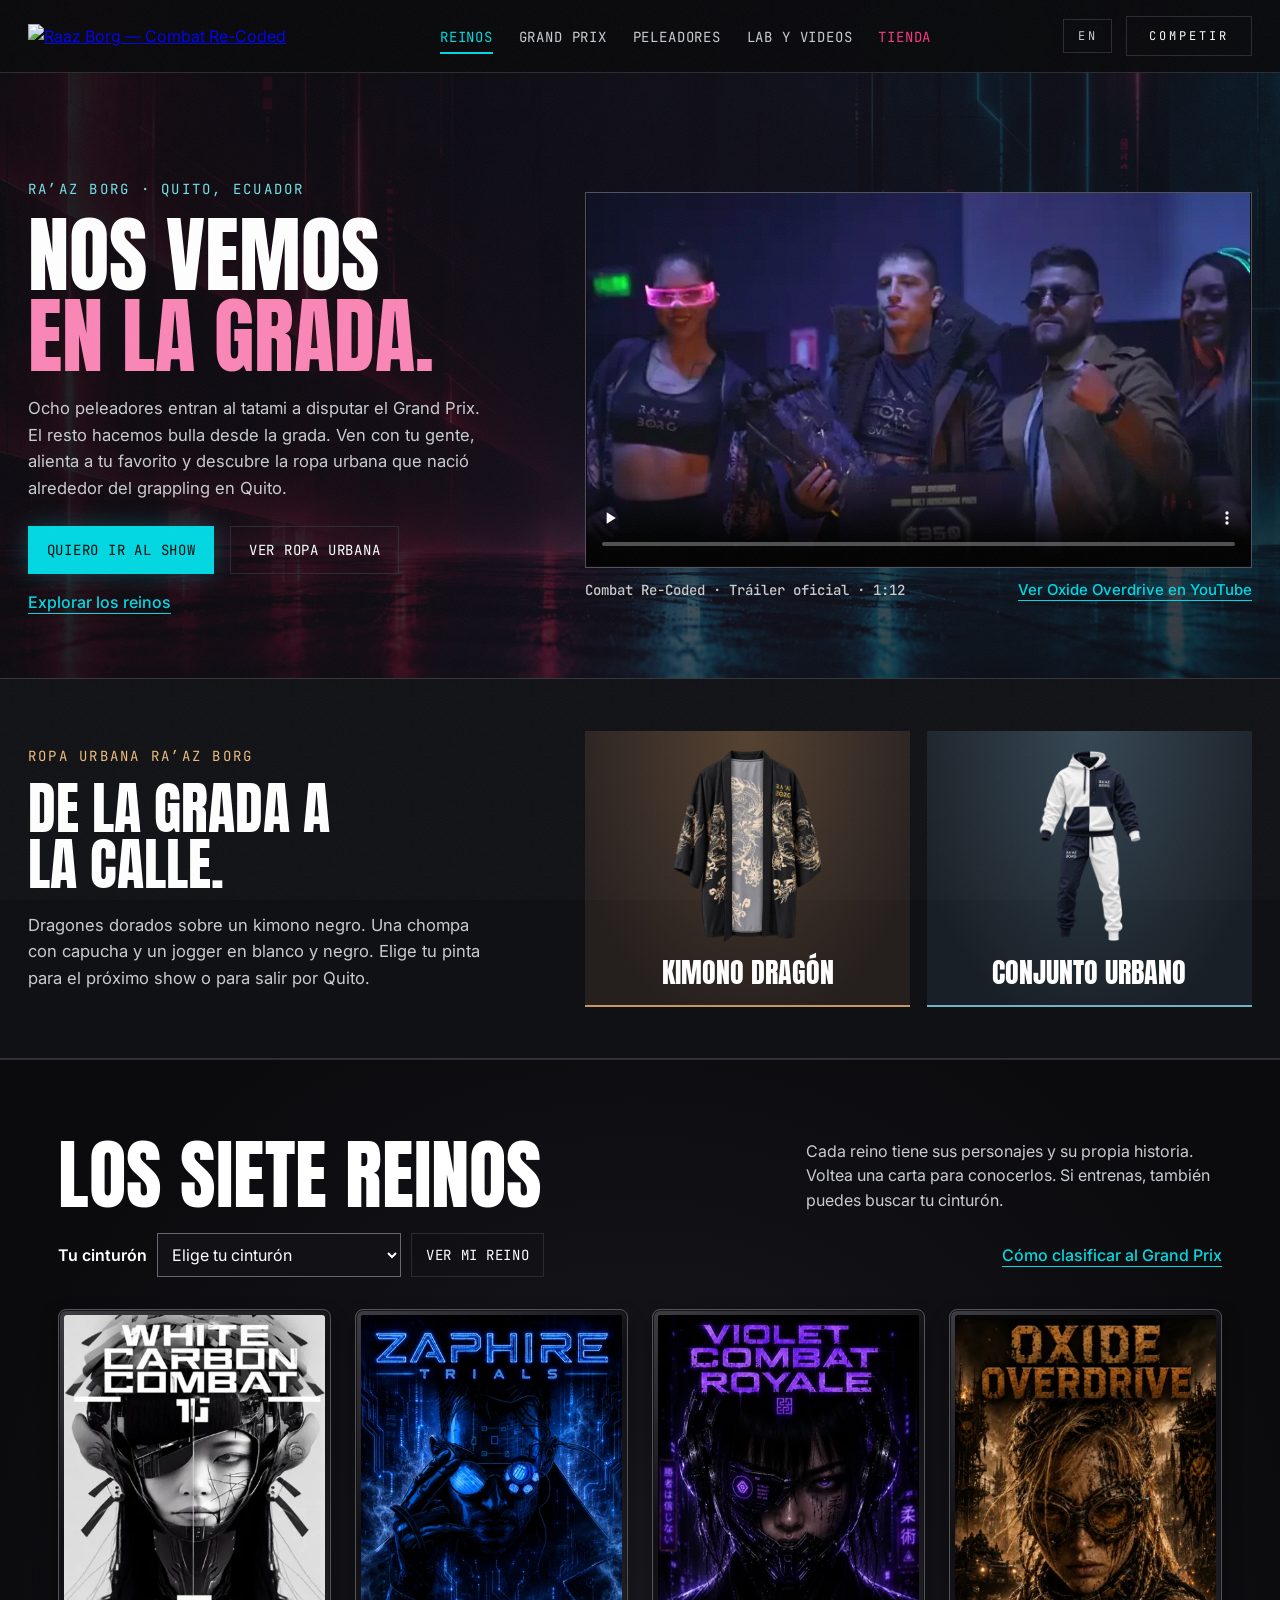
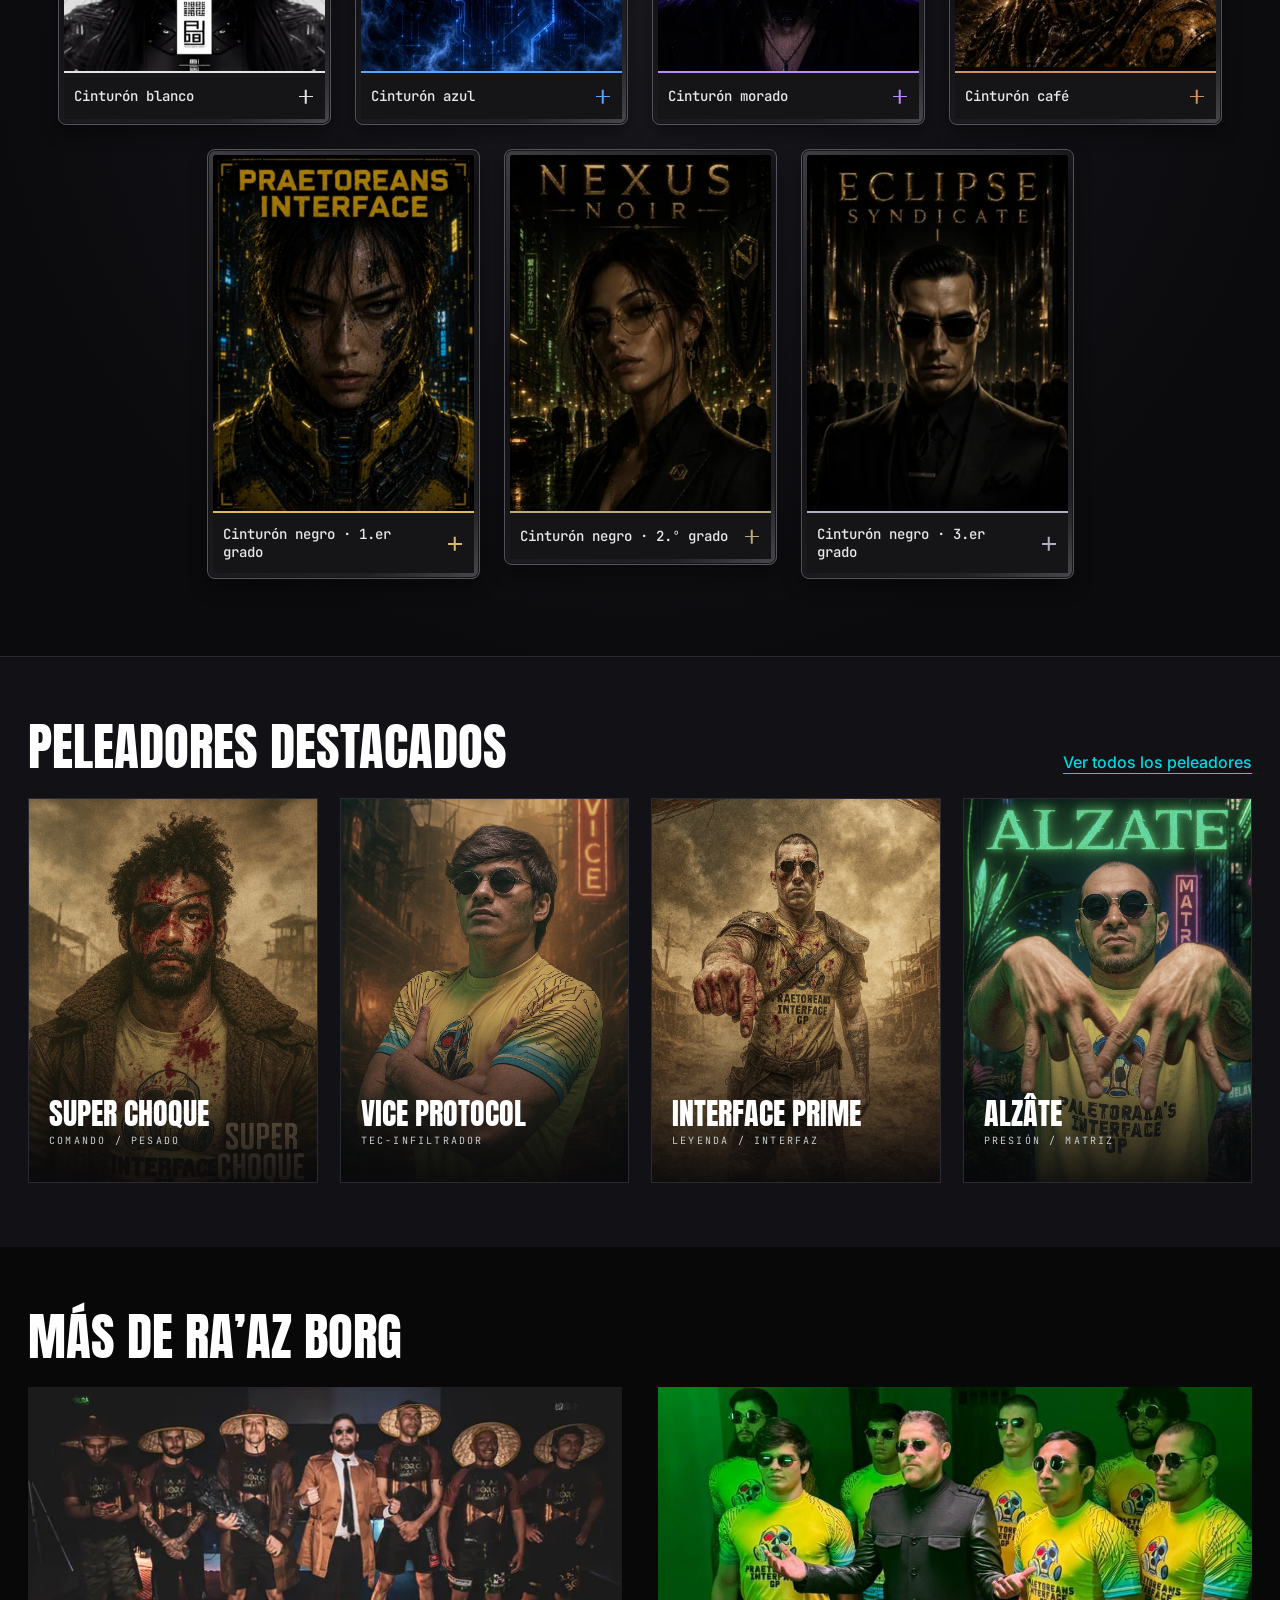
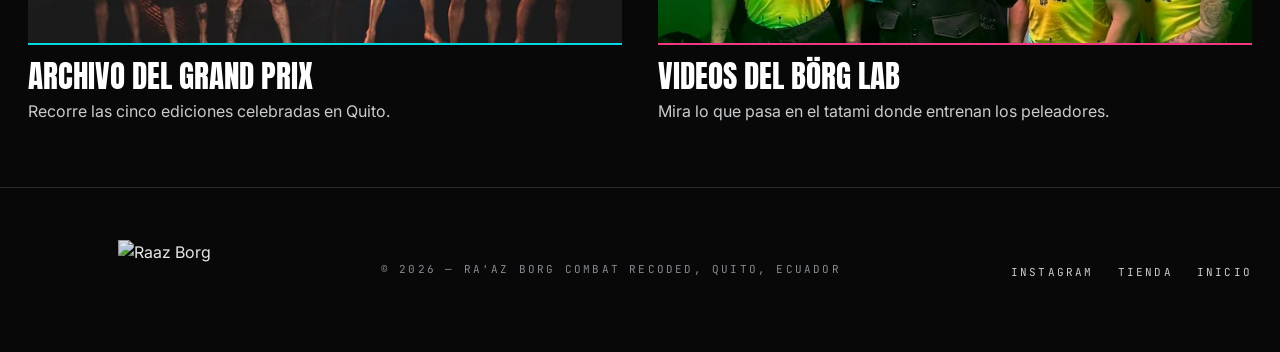
==== index.html @ e9f965d1 "Welcome spectators and feature Quito streetwear alongside the Grand Prix" ====
<!DOCTYPE html>
<html lang="es">
<head>
<meta charset="UTF-8">
<meta name="viewport" content="width=device-width, initial-scale=1.0">
<title data-en="RA’AZ BORG — Grappling shows and streetwear in Quito">RA’AZ BORG — Shows de grappling y ropa urbana en Quito</title>
<meta name="description" content="Vive el Grand Prix desde la grada en Quito. Mira los combates de RA’AZ BORG, descubre sus siete reinos cyberpunk y encuentra ropa urbana." data-en-content="Experience a Quito Grand Prix from the crowd. Watch RA’AZ BORG bouts, explore seven cyberpunk realms and shop streetwear.">
<link rel="preconnect" href="https://fonts.googleapis.com">
<link href="https://fonts.googleapis.com/css2?family=Anton&family=Inter:wght@400;500;600&family=JetBrains+Mono:wght@400;700&display=swap" rel="stylesheet">
<link rel="stylesheet" href="css/style.css?v=show-street-1">
</head>
<body data-lang="es">

<nav>
  <div class="nav-inner">
    <a class="nav-logo" href="index.html"><img src="assets/No_Background.png" alt="Raaz Borg — Combat Re-Coded"></a>
    <ul class="nav-links" id="main-nav">
      <li><a href="index.html#reinos" class="active" aria-current="location"><span data-en="Realms">Reinos</span></a></li>
      <li><a href="clashes.html">Grand Prix</a></li>
      <li><a href="fighters.html"><span data-en="Fighters">Peleadores</span></a></li>
      <li><a href="labs.html"><span data-en="Lab &amp; videos">Lab y videos</span></a></li>
      <li><a href="shop.html" class="shop-link"><span data-en="Shop">Tienda</span></a></li>
    </ul>
    <div class="nav-right">
      <button class="lang-toggle" id="langToggle" aria-label="Cambiar a inglés">EN</button>
      <a id="enlist" class="btn btn-ghost nav-cta" href="competir.html"><span data-en="Compete">Competir</span></a>
      <button class="burger" id="burger" aria-expanded="false" aria-controls="main-nav" aria-label="Menú" data-en-label="Menu"><span class="lang-es">MENÚ</span><span class="lang-en">MENU</span></button>
    </div>
  </div>
</nav>

<header class="show-cover">
  <div class="wrap cover-layout">
    <div class="cover-copy">
      <p class="kicker">RA’AZ BORG · QUITO, ECUADOR</p>
      <h1><span data-en="See you">Nos vemos</span> <em data-en="matside.">en la grada.</em></h1>
      <p class="cover-intro" data-en="Eight fighters step onto the mat for the Grand Prix. The rest of us bring the noise. Come with your friends, pick a favorite and discover the streetwear that grew out of Quito’s grappling scene.">Ocho peleadores entran al tatami a disputar el Grand Prix. El resto hacemos bulla desde la grada. Ven con tu gente, alienta a tu favorito y descubre la ropa urbana que nació alrededor del grappling en Quito.</p>
      <div class="cover-actions">
        <a class="btn btn-acid" href="clashes.html#publico" data-en="Come to a show">Quiero ir al show</a>
        <a class="btn btn-ghost" href="shop.html#ropa-urbana" data-en="Shop streetwear">Ver ropa urbana</a>
      </div>
      <a class="cover-realms text-link" href="#reinos" data-en="Explore the realms">Explorar los reinos</a>
    </div>
    <figure class="show-film">
      <video controls playsinline preload="none" poster="assets/grand-prix-trailer.webp" width="640" height="360" aria-label="Tráiler de RA’AZ BORG" data-en-label="RA’AZ BORG trailer" aria-describedby="trailer-caption">
        <source src="assets/combat-recoded-trailer.mp4" type="video/mp4">
        <a href="assets/combat-recoded-trailer.mp4" data-en="Open the trailer">Abrir el tráiler</a>
      </video>
      <figcaption id="trailer-caption"><span data-en="Combat Re-Coded · Official trailer · 1:12">Combat Re-Coded · Tráiler oficial · 1:12</span>
        <a class="text-link" href="https://www.youtube.com/watch?v=QzLvQCTzAXY&amp;list=PLbhNwfZ6E0sGrxPPlNdXm1gRO0bnbgAMg" data-en="Watch Oxide Overdrive on YouTube">Ver Oxide Overdrive en YouTube</a>
      </figcaption>
    </figure>
  </div>
</header>

<section class="street-edit" aria-labelledby="street-title">
  <div class="wrap street-layout">
    <div class="street-intro">
      <p class="kicker" data-en="RA’AZ BORG STREETWEAR">ROPA URBANA RA’AZ BORG</p>
      <h2 id="street-title" data-en="From matside to the street.">De la grada a la calle.</h2>
      <p data-en="Gold dragons on a black kimono. A hoodie and joggers in split black and white. Pick your look for the next show or a night out in Quito.">Dragones dorados sobre un kimono negro. Una chompa con capucha y un jogger en blanco y negro. Elige tu pinta para el próximo show o para salir por Quito.</p>
    </div>
    <div class="street-pieces">
      <a class="street-piece kimono" href="shop.html#kimono-dragon">
        <img src="assets/street-kimono.webp" width="323" height="420" alt="" loading="lazy">
        <h3 data-en="Dragon Kimono">Kimono Dragón</h3>
      </a>
      <a class="street-piece tracksuit" href="shop.html#conjunto-urbano">
        <img src="assets/street-tracksuit.webp" width="278" height="420" alt="" loading="lazy">
        <h3 data-en="Urban tracksuit">Conjunto urbano</h3>
      </a>
    </div>
  </div>
</section>

<section id="reinos" class="realm-atlas">
  <div class="wrap">
    <div class="atlas-heading">
      <h2><span data-en="The seven realms">Los siete reinos</span></h2>
      <p class="atlas-intro"><span data-en="Each realm has its own cast and lore. Flip a card to find a story to follow. If you train, you can also look up your belt.">Cada reino tiene sus personajes y su propia historia. Voltea una carta para conocerlos. Si entrenas, también puedes buscar tu cinturón.</span></p>
    </div>
    <div class="realm-tools">
      <form id="belt-finder" hidden>
        <label for="realm-belt" data-en="Your belt">Tu cinturón</label>
        <select id="realm-belt" required><option value="" data-en="Choose your belt">Elige tu cinturón</option><option value="review" data-en="Other belt or no belt">Otro cinturón o sin cinturón</option></select>
        <button class="btn btn-ghost" type="submit" data-en="Find my realm">Ver mi reino</button>
      </form>
      <a class="text-link" href="realm-nexus.html" data-en="How to qualify for the Grand Prix">Cómo clasificar al Grand Prix</a>
    </div>
    <div class="atlas-grid" id="realm-deck">
      <details id="realm-white-carbon" class="realm-preview" name="realm-cards" style="--realm-accent:#e1e3e5">
        <summary class="realm-toggle">
          <span class="realm-print">
            <img src="assets/realms/white-carbon.webp" width="396" height="540" alt="White Carbon Combat" loading="lazy" decoding="async">
          </span>
          <span class="realm-strip">
            <span data-en="White belt">Cinturón blanco</span>
            <span class="realm-toggle-mark" aria-hidden="true"></span>
          </span>
        </summary>
        <div class="realm-reverse">
          <span class="realm-seal" aria-hidden="true">◇</span>
          <h3>White Carbon Combat</h3>
          <span class="realm-rank" data-en="Beginner">Principiante</span>
          <p><span data-en="Outside, Quito smells of diesel. You step onto the White Carbon mat with a blank record. When you find your first escape, someone on the far side of the Grid types in your name.">Afuera, Quito huele a diésel. Pisas la lona de White Carbon con tu ficha en blanco. Cuando consigues tu primer escape, alguien al otro lado de la Red teclea tu nombre.</span></p>
          <div class="realm-actions">
            <a class="realm-video-link" href="https://www.youtube.com/@raazborg2020/featured" target="_blank" rel="noopener noreferrer" data-en="Explore Realm">Explorar reino</a>
            <a class="realm-enlist" href="competir.html?belt=white#athlete-interest" data-en="Apply to compete">Quiero competir</a>
          </div>
        </div>
      </details>
      <details id="realm-zaphire" class="realm-preview" name="realm-cards" style="--realm-accent:#58a4ff">
        <summary class="realm-toggle">
          <span class="realm-print">
            <img src="assets/realms/zaphire.webp?v=title-2" width="396" height="540" alt="Zaphire Trials" loading="lazy" decoding="async">
          </span>
          <span class="realm-strip">
            <span data-en="Blue belt">Cinturón azul</span>
            <span class="realm-toggle-mark" aria-hidden="true"></span>
          </span>
        </summary>
        <div class="realm-reverse">
          <span class="realm-seal" aria-hidden="true">⬡</span>
          <h3>Zaphire Trials</h3>
          <span class="realm-rank" data-en="Intermediate">Intermedio</span>
          <p><span data-en="On convoy radio, Zaphire still goes by Blue Oblivion. You made it through initiation. Here, by the time your opponent reads your first move, you’re halfway through the second.">En la radio de los convoyes, Zaphire todavía se llama Blue Oblivion. Ya pasaste la iniciación. Aquí, cuando tu rival reconoce la primera técnica, tú ya vas por la segunda.</span></p>
          <div class="realm-actions">
            <a class="realm-video-link" href="https://www.youtube.com/@raazborg2020/featured" target="_blank" rel="noopener noreferrer" data-en="Explore Realm">Explorar reino</a>
            <a class="realm-enlist" href="competir.html?belt=blue#athlete-interest" data-en="Apply to compete">Quiero competir</a>
          </div>
        </div>
      </details>
      <details id="realm-violet" class="realm-preview" name="realm-cards" style="--realm-accent:#bb8afb">
        <summary class="realm-toggle">
          <span class="realm-print">
            <img src="assets/realms/violet.webp" width="396" height="540" alt="Violet Combat Royale" loading="lazy" decoding="async">
          </span>
          <span class="realm-strip">
            <span data-en="Purple belt">Cinturón morado</span>
            <span class="realm-toggle-mark" aria-hidden="true"></span>
          </span>
        </summary>
        <div class="realm-reverse">
          <span class="realm-seal" aria-hidden="true">✧</span>
          <h3>Violet Combat Royale</h3>
          <span class="realm-rank" data-en="Advanced">Avanzado</span>
          <p><span data-en="Your opponent spots a gap in your guard. Around Violet’s bootleg screens, it takes the crowd two replays to work out why you left it there.">Tu rival ve un hueco en tu guardia. En los monitores piratas de Violet, la grada necesita dos repeticiones para entender por qué lo dejaste ahí.</span></p>
          <div class="realm-actions">
            <a class="realm-video-link" href="https://www.youtube.com/@raazborg2020/featured" target="_blank" rel="noopener noreferrer" data-en="Explore Realm">Explorar reino</a>
            <a class="realm-enlist" href="competir.html?belt=purple#athlete-interest" data-en="Apply to compete">Quiero competir</a>
          </div>
        </div>
      </details>
      <details id="realm-oxide" class="realm-preview" name="realm-cards" style="--realm-accent:#d29258">
        <summary class="realm-toggle">
          <span class="realm-print">
            <img src="assets/realms/oxide.webp" width="396" height="540" alt="Oxide Overdrive" loading="lazy" decoding="async">
          </span>
          <span class="realm-strip">
            <span data-en="Brown belt">Cinturón café</span>
            <span class="realm-toggle-mark" aria-hidden="true"></span>
          </span>
        </summary>
        <div class="realm-reverse">
          <span class="realm-seal" aria-hidden="true">⚙︎</span>
          <h3>Oxide Overdrive</h3>
          <span class="realm-rank" data-en="Expert">Experto</span>
          <p><span data-en="The Oxide mat rides lashed to the last truck in the convoy. Night falls over the high plains. In the headlights, two veterans have spent a full minute fighting for the same inch.">La lona de Oxide viaja amarrada al último camión del convoy. Cae la noche en el páramo. A la luz de los faros, dos veteranos llevan un minuto disputándose el mismo centímetro.</span></p>
          <div class="realm-actions">
            <a class="realm-video-link" href="https://www.youtube.com/watch?v=QzLvQCTzAXY&amp;list=PLbhNwfZ6E0sGrxPPlNdXm1gRO0bnbgAMg" target="_blank" rel="noopener noreferrer" data-en="Explore Realm">Explorar reino</a>
            <a class="realm-enlist" href="competir.html?belt=brown#athlete-interest" data-en="Apply to compete">Quiero competir</a>
          </div>
        </div>
      </details>
      <details id="realm-praetoreans" class="realm-preview" name="realm-cards" style="--realm-accent:#dfb75f">
        <summary class="realm-toggle">
          <span class="realm-print">
            <img src="assets/realms/praetoreans.webp?v=title-2" width="396" height="540" alt="Praetoreans Interface" loading="lazy" decoding="async">
          </span>
          <span class="realm-strip">
            <span data-en="Black belt · 1st degree">Cinturón negro · 1.er grado</span>
            <span class="realm-toggle-mark" aria-hidden="true"></span>
          </span>
        </summary>
        <div class="realm-reverse">
          <span class="realm-seal" aria-hidden="true">♜︎</span>
          <h3>Praetoreans Interface</h3>
          <span class="realm-rank" data-en="Elite">Élite</span>
          <p><span data-en="At three in the morning, the guard changes at the core. A Praetorean hands you a brass key worn smooth by generations of black belts. Behind that door, the Grid still has a pulse.">A las tres de la mañana cambia la guardia del núcleo. Un pretoriano te entrega una llave de latón, gastada por generaciones de cinturones negros. Detrás de esa puerta aún late la Red.</span></p>
          <div class="realm-actions">
            <a class="realm-video-link" href="https://www.youtube.com/@raazborg2020/featured" target="_blank" rel="noopener noreferrer" data-en="Explore Realm">Explorar reino</a>
            <a class="realm-enlist" href="competir.html?belt=black-1#athlete-interest" data-en="Apply to compete">Quiero competir</a>
          </div>
        </div>
      </details>
      <details id="realm-nexus" class="realm-preview" name="realm-cards" style="--realm-accent:#bcaa79">
        <summary class="realm-toggle">
          <span class="realm-print">
            <img src="assets/realms/nexus.webp" width="396" height="540" alt="Nexus Noir" loading="lazy" decoding="async">
          </span>
          <span class="realm-strip">
            <span data-en="Black belt · 2nd degree">Cinturón negro · 2.º grado</span>
            <span class="realm-toggle-mark" aria-hidden="true"></span>
          </span>
        </summary>
        <div class="realm-reverse">
          <span class="realm-seal" aria-hidden="true">◈</span>
          <h3>Nexus Noir</h3>
          <span class="realm-rank" data-en="Master">Maestro</span>
          <p><span data-en="A fuse blows halfway through a round in Noir. Someone feels along the wall for the breaker. By the time the neon flickers back, the two masters are three moves into a conversation in the dark.">En Noir se funde un fusible a mitad del asalto. Alguien tantea la pared en busca del tablero. Para cuando vuelve el neón, los dos maestros llevan tres movimientos conversando a oscuras.</span></p>
          <div class="realm-actions">
            <a class="realm-video-link" href="https://www.youtube.com/@raazborg2020/featured" target="_blank" rel="noopener noreferrer" data-en="Explore Realm">Explorar reino</a>
            <a class="realm-enlist" href="competir.html?belt=black-2#athlete-interest" data-en="Apply to compete">Quiero competir</a>
          </div>
        </div>
      </details>
      <details id="realm-eclipse" class="realm-preview" name="realm-cards" style="--realm-accent:#b5adc8">
        <summary class="realm-toggle">
          <span class="realm-print">
            <img src="assets/realms/eclipse.webp" width="396" height="540" alt="Eclipse Syndicate" loading="lazy" decoding="async">
          </span>
          <span class="realm-strip">
            <span data-en="Black belt · 3rd degree">Cinturón negro · 3.er grado</span>
            <span class="realm-toggle-mark" aria-hidden="true"></span>
          </span>
        </summary>
        <div class="realm-reverse">
          <span class="realm-seal" aria-hidden="true">◉</span>
          <h3>Eclipse Syndicate</h3>
          <span class="realm-rank" data-en="Grandmaster">Gran maestro</span>
          <p><span data-en="The Eclipse tower broadcasts two names. In a Quito workshop, a mechanic cuts the compressor and holds the radio to his daughter’s ear. He remembers hearing those same names when he was her age.">Desde la torre de Eclipse anuncian a dos leyendas. En un taller de Quito, un mecánico apaga el compresor y acerca la radio a su hija. A su edad, él ya escuchaba esos nombres.</span></p>
          <div class="realm-actions">
            <a class="realm-video-link" href="https://www.youtube.com/@raazborg2020/featured" target="_blank" rel="noopener noreferrer" data-en="Explore Realm">Explorar reino</a>
            <a class="realm-enlist" href="competir.html?belt=black-3#athlete-interest" data-en="Apply to compete">Quiero competir</a>
          </div>
        </div>
      </details>
    </div>
    <div class="deck-pager" hidden>
      <button type="button" aria-controls="realm-deck" data-step="-1" data-en="Previous">Anterior</button>
      <button type="button" aria-controls="realm-deck" data-step="1" data-en="Next">Siguiente</button>
    </div>
  </div>
</section>

<section class="dark home-roster">
  <div class="wrap">
    <div class="section-heading">
      <h2 data-en="Featured fighters">Peleadores destacados</h2>
      <a class="text-link" href="fighters.html" data-en="View all fighters">Ver todos los peleadores</a>
    </div>
    <div class="f-grid reveal">
      <a class="f-card" href="fighters.html#fighter-1">
        <span class="corner c-tl"></span><span class="corner c-br"></span>
        <div class="f-photo"><img src="assets/fighter-super-choque.jpg" loading="lazy" alt=""></div>
        <div class="f-info">
          <h3>SUPER CHOQUE</h3>
          <span class="arch"><span class="lang-en">Command / Heavy</span><span class="lang-es">Comando / Pesado</span></span>
        </div>
      </a>
      <a class="f-card" href="fighters.html#fighter-2">
        <span class="corner c-tl"></span><span class="corner c-br"></span>
        <div class="f-photo"><img src="assets/fighter-vice-protocol.jpg" loading="lazy" alt=""></div>
        <div class="f-info">
          <h3>VICE PROTOCOL</h3>
          <span class="arch"><span class="lang-en">Tech-Infiltrator</span><span class="lang-es">Tec-Infiltrador</span></span>
        </div>
      </a>
      <a class="f-card" href="fighters.html#fighter-3">
        <span class="corner c-tl"></span><span class="corner c-br"></span>
        <div class="f-photo"><img src="assets/fighter-interface-prime.jpg" loading="lazy" alt=""></div>
        <div class="f-info">
          <h3>INTERFACE PRIME</h3>
          <span class="arch"><span class="lang-en">Legend / Interface</span><span class="lang-es">Leyenda / Interfaz</span></span>
        </div>
      </a>
      <a class="f-card" href="fighters.html#fighter-4">
        <span class="corner c-tl"></span><span class="corner c-br"></span>
        <div class="f-photo"><img src="assets/fighter-alzate.jpg" loading="lazy" alt=""></div>
        <div class="f-info">
          <h3>ALZÂTE</h3>
          <span class="arch"><span class="lang-en">Pressure / Matriz</span><span class="lang-es">Presión / Matriz</span></span>
        </div>
      </a>
    </div>
  </div>
</section>

<section class="home-directory" id="realm-paths">
  <div class="wrap">
    <div class="section-heading"><h2 data-en="More from RA’AZ BORG">Más de RA’AZ BORG</h2></div>
    <div class="destination-grid screen-archive">
      <a class="destination" href="clashes.html#ediciones">
        <img src="assets/realm-qualification-nav.webp" width="584" height="328" alt="" loading="lazy">
        <h3 data-en="Grand Prix archive">Archivo del Grand Prix</h3>
        <p data-en="Explore the five editions held in Quito.">Recorre las cinco ediciones celebradas en Quito.</p>
      </a>
      <a class="destination" href="labs.html">
        <img src="assets/squad-green.jpg" alt="" loading="lazy">
        <h3 data-en="Börg Lab videos">Videos del Börg Lab</h3>
        <p data-en="Watch footage from the mat where the athletes train.">Mira lo que pasa en el tatami donde entrenan los peleadores.</p>
      </a>
    </div>
  </div>
</section>

<footer>
  <div class="wrap foot">
    <img src="assets/Isotipo.png" alt="Raaz Borg">
    <span class="fm">© 2026 — RA'AZ BORG COMBAT RECODED, QUITO, ECUADOR</span>
    <ul class="foot-links">
      <li><a href="https://www.instagram.com/raazborg/" target="_blank" rel="noopener">INSTAGRAM</a></li>
      <li><a href="shop.html"><span class="lang-es">TIENDA</span><span class="lang-en">SHOP</span></a></li>
      <li><a href="index.html"><span class="lang-es">INICIO</span><span class="lang-en">HOME</span></a></li>
    </ul>
  </div>
</footer>

<script src="js/main.js?v=visitor-flow-1"></script>
</body>
</html>
---- css/style.css ----
/* ============ RAAZ BORG — COMBAT RE-CODED ============ */
:root { /* Primary backgrounds */
  --void: #080808; --carbon: #121216; --graphite: #1C1C22; --smoke: #2A2A32; /* Official brand colors */
  --white: #FFFFFF; --grey: #C9CCCF; --black: #080808; /* Brand accent colors */
  --magenta: #F53683; --violet: #301445; --cyan: #00D8E2; /* Legacy variables mapped to new palette */
  --acid: #9C7A28; --red: #F53683; --orange: #E87524; ; /* Official brand gradient */
  --brand-gradient: linear-gradient(135deg,
      #F53683 0%,
      #301445 55%,
      #00D8E2 100%); /* Typography colors */
  --text: #FFFFFF; --text-2: #C9CCCF; --text-3: #858990; /* Fonts */
  --display: 'Anton', sans-serif; --body: 'Inter', sans-serif; --mono: 'JetBrains Mono', monospace; }
* { margin:0; padding:0; box-sizing:border-box }
html { scroll-behavior:smooth }
body { background:var(--void); color:var(--text); font-family:var(--body); line-height:1.5; overflow-x:hidden }
::selection { background:var(--cyan); color:var(--void) }
::-webkit-scrollbar { width:10px; background:var(--void) }
::-webkit-scrollbar-thumb { background:var(--smoke) }
::-webkit-scrollbar-thumb:hover { background:var(--cyan) }
img { display:block; max-width:100% }
/* noise + scanlines overlay */
body::after { content:""; position:fixed; inset:0; z-index:999; pointer-events:none; opacity:.05; background-image:url("data:image/svg+xml,%3Csvg xmlns='http://www.w3.org/2000/svg' width='120' height='120'%3E%3Cfilter id='n'%3E%3CfeTurbulence type='fractalNoise' baseFrequency='0.85' numOctaves='2'/%3E%3C/filter%3E%3Crect width='120' height='120' filter='url(%23n)'/%3E%3C/svg%3E"); }
.scanlines { position:absolute; inset:0; background:repeating-linear-gradient(to bottom,transparent 0 3px,rgba(255,255,255,.014) 3px 4px); pointer-events:none; z-index:1 }
.wrap { max-width:1320px; margin:0 auto; padding:0 28px }
section { padding:110px 0; position:relative }
h1,h2,h3 { font-family:var(--display); text-transform:uppercase; font-weight:400; line-height:1 }
.kicker { font-family:var(--mono); font-size:13px; letter-spacing:.35em; text-transform:uppercase }
.lang-es { display:none }
body[data-lang="es"] .lang-en { display:none }
body[data-lang="es"] .lang-es { display:inline }

/* ============ NAV ============ */
nav { position:fixed; top:0; left:0; right:0; z-index:100; background:rgba(8,8,10,.88); backdrop-filter:blur(14px); border-bottom:1px solid var(--smoke) }
.nav-inner { max-width:1320px; margin:0 auto; padding:16px 28px; display:flex; align-items:center; justify-content:space-between; gap:24px }
.nav-logo img { width: 280px; max-width: 100%; height: auto; object-fit: contain; }
.nav-links { display:flex; gap:30px; list-style:none }
.nav-links a { font-family:var(--mono); font-size:12px; letter-spacing:.25em; color:var(--text-2); text-decoration:none; transition:color .2s; position:relative; padding:6px 0 }
.nav-links a:hover { color:var(--cyan) }
.nav-links a.active { color:var(--cyan) }
.nav-links a.active::after { content:""; position:absolute; left:0; right:0; bottom:-2px; height:2px; background:var(--cyan) }
.nav-links a.shop-link { color:var(--magenta) }
.nav-links a.shop-link:hover { color:var(--text) }
.nav-right { display:flex; align-items:center; gap:14px }
.lang-toggle { font-family:var(--mono); font-size:12px; letter-spacing:.2em; background:none; border:1px solid var(--smoke); color:var(--text-2); padding:8px 14px; cursor:pointer; transition:.2s }
.lang-toggle:hover { border-color:var(--cyan); color:var(--cyan) }
.burger { display:none; background:none; border:1px solid var(--smoke); color:var(--text); font-family:var(--mono); font-size:12px; letter-spacing:.15em; padding:8px 12px; cursor:pointer }
.btn { display:inline-block; font-family:var(--mono); font-size:13px; letter-spacing:.25em; text-transform:uppercase; text-decoration:none; padding:15px 34px; transition:.2s; cursor:pointer; border:1px solid transparent }
.btn-acid { background:var(--cyan); color:var(--void); border-color:var(--cyan); box-shadow:0 0 24px rgba(0,216,226,.25) }
.btn-acid:hover { background:transparent; color:var(--cyan) }
.btn-ghost { background:transparent; color:var(--text); border-color:var(--smoke) }
.btn-ghost:hover { border-color:var(--magenta); color:var(--magenta) }
.btn-mag { background:var(--magenta); color:var(--void); border-color:var(--magenta) }
.btn-mag:hover { background:transparent; color:var(--magenta) }
.nav-cta { padding:10px 22px; font-size:12px }

/* ============ TICKER ============ */
.ticker { background:var(--cyan); color:var(--void); overflow:hidden; white-space:nowrap; padding:10px 0; border-top:1px solid var(--void) }
.ticker-track { display:inline-flex; gap:48px; animation:ticker 28s linear infinite; font-family:var(--mono); font-size:13px; letter-spacing:.25em; text-transform:uppercase; font-weight:700 }
.ticker-track span { display:inline-flex; gap:48px }
.ticker.mag { background:var(--magenta) }
@keyframes ticker {
 from { transform:translateX(0) }
to { transform:translateX(-50%) }
 }
 
/* ============ HERO ============ */
.hero { min-height:100vh; display:flex; flex-direction:column; justify-content:flex-end; position:relative; overflow:hidden; padding:0 }
.hero-bg { position:absolute; inset:0 }
.hero-bg img { width:100%; height:100%; object-fit:cover; object-position:center 20%; filter:saturate(1.15) contrast(1.08) }
.hero-bg::after { content:""; position:absolute; inset:0; background:linear-gradient(to top,var(--void) 8%,rgba(8,8,10,.45) 45%,rgba(8,8,10,.55) 100%) }
.hero-content { position:relative; z-index:2; padding:170px 0 64px }
.hero .kicker { color:var(--magenta); margin-bottom:20px; display:flex; align-items:center; gap:12px }
.hero .kicker::before { content:""; width:34px; height:2px; background:var(--magenta) }
.hero-title { font-family:var(--display); font-size:clamp(64px,12.5vw,190px); line-height:.95; text-transform:uppercase; position:relative; letter-spacing:.01em }
.hero-title .row2 { background: var(--brand-gradient); -webkit-background-clip: text; background-clip: text; color: transparent; }
.hero .tagline { font-family:var(--mono); font-size:clamp(14px,1.8vw,20px); letter-spacing:.45em; color:var(--cyan); margin:22px 0 30px; text-transform:uppercase }
.hero .sub { max-width:540px; color:var(--text-2); font-size:16px; margin-bottom:40px }
.hero-ctas { display:flex; gap:16px; flex-wrap:wrap; margin-bottom:56px }
.hero-meta { display:flex; gap:36px; flex-wrap:wrap; font-family:var(--mono); font-size:12px; letter-spacing:.2em; color:var(--text-3) }
.hero-meta b { color:var(--cyan); font-weight:400 }

/* ============ FIGHTER ROSTER ============ */
.fighter-roster { background:var(--void) }
.fighter-roster-intro { max-width:780px; font-size:15px; line-height:1.8; color:var(--text-2); margin:0 0 45px }
.fighter-roster .sec-head { margin-bottom:28px }


/* ============ FIGHTER CARDS ============ */
.f-grid { display:grid; grid-template-columns:repeat(4,1fr); gap:22px }
.f-grid.cols3 { grid-template-columns:repeat(3,1fr) }
.f-card { position:relative; background:var(--carbon); border:1px solid var(--smoke); overflow:hidden; text-decoration:none; color:var(--text) }
.f-card .f-photo { aspect-ratio:3/4; overflow:hidden; position:relative }
.f-card .f-photo img { width:100%; height:100%; object-fit:cover; filter:grayscale(.55) contrast(1.05); transition:filter .35s,transform .45s }
.f-card:hover .f-photo img { filter:grayscale(0) saturate(1.2); transform:scale(1.045) }
.f-card .f-photo::after { content:""; position:absolute; inset:0; background:linear-gradient(to top,rgba(8,8,10,.92) 0%,transparent 45%) }
.f-card .corner { position:absolute; width:22px; height:22px; border:2px solid var(--cyan); z-index:3; opacity:0; transition:opacity .25s }
.f-card .c-tl { top:10px; left:10px; border-right:none; border-bottom:none }
.f-card .c-br { bottom:10px; right:10px; border-left:none; border-top:none }
.f-card:hover .corner { opacity:1 }
.f-card .f-tag { position:absolute; top:14px; left:14px; z-index:2; font-family:var(--mono); font-size:10px; letter-spacing:.22em; color:var(--void); background:var(--cyan); padding:4px 10px }
.f-card .f-info { position:absolute; bottom:0; left:0; right:0; z-index:2; padding:20px }
.f-card h3 { font-size:30px; margin-bottom:4px }
.f-card .arch { font-family:var(--mono); font-size:10px; letter-spacing:.22em; color:var(--text-2); text-transform:uppercase; display:block; margin-bottom:14px }
.stat { margin-bottom:9px }
.stat .s-label { display:flex; justify-content:space-between; font-family:var(--mono); font-size:10px; letter-spacing:.15em; color:var(--text-2); margin-bottom:5px }
.s-bar { height:3px; background:rgba(255,255,255,.14) }
.s-fill { height:100%; width:0; transition:width 1.1s cubic-bezier(.2,.7,.2,1) }
.in .s-fill,.f-card:hover .s-fill { width:var(--w) }




/* ============ FEATURED FIGHTER ============ */
.featured-fighter { background:linear-gradient(120deg,rgba(245,54,131,.05),rgba(48,20,69,.12) 50%,rgba(0,216,226,.05)),var(--void) }
.featured-fighter-card { display:grid; grid-template-columns:45% 55%; background:var(--carbon); border:1px solid var(--smoke); overflow:hidden; transition:border-color .3s,box-shadow .3s }
.featured-fighter-card:hover { border-color:var(--cyan); box-shadow:0 0 30px rgba(0,216,226,.12) }
.featured-fighter-image { position:relative; min-height:500px; overflow:hidden }
.featured-fighter-image img { width:100%; height:100%; object-fit:cover; object-position:center 20%; filter:contrast(1.08); transition:transform .5s }
.featured-fighter-card:hover .featured-fighter-image img { transform:scale(1.03) }
.featured-fighter-image::after { content:""; position:absolute; inset:0; background:linear-gradient(90deg,transparent 65%,var(--carbon) 100%); pointer-events:none }
.featured-fighter-tag { position:absolute; top:20px; left:20px; background:var(--cyan); color:var(--void); font-family:var(--mono); font-size:11px; letter-spacing:.2em; padding:8px 14px; z-index:2 }
.featured-fighter-content { padding:55px; display:flex; flex-direction:column; justify-content:center }
.featured-fighter-label { font-family:var(--mono); font-size:12px; letter-spacing:.2em; color:var(--magenta); margin-bottom:18px }
.featured-fighter-content h3 { font-size:clamp(48px,5vw,78px); line-height:1; margin-bottom:20px }
.featured-fighter-archetype { font-family:var(--mono); font-size:12px; letter-spacing:.12em; color:var(--cyan); margin-bottom:30px }
.featured-fighter-description { font-size:15px; line-height:1.8; color:var(--text-2); max-width:500px; margin-bottom:35px }
.featured-fighter-stats { display:flex; flex-direction:column; gap:18px; max-width:450px }
.featured-stat-label { display:flex; justify-content:space-between; font-family:var(--mono); font-size:12px; letter-spacing:.15em; color:var(--text-2); margin-bottom:8px }
.featured-stat-bar { height:5px; background:var(--smoke); overflow:hidden }
.featured-stat-fill { width:var(--stat-width); height:100%; background:var(--brand-gradient) }
.featured-fighter-footer { font-family:var(--mono); font-size:11px; letter-spacing:.15em; color:var(--magenta); margin-top:35px }
@media(max-width:900px) {
 .featured-fighter-card { grid-template-columns:1fr }
.featured-fighter-image { min-height:420px }
.featured-fighter-image::after { background:linear-gradient(0deg,var(--carbon),transparent 45%) }
.featured-fighter-content { padding:35px }
 }
@media(max-width:600px) {
 .featured-fighter-image { min-height:320px }
.featured-fighter-content { padding:28px 22px }
.featured-fighter-content h3 { font-size:48px }
 }


/* glitch */
.glitch { position:relative; display:inline-block }
.glitch::before,.glitch::after { content:attr(data-text); position:absolute; inset:0; overflow:hidden }
.glitch::before { color:var(--magenta); z-index:-1; animation:glitchA 3.2s infinite steps(1) }
.glitch::after { color:var(--cyan); z-index:-2; animation:glitchB 2.7s infinite steps(1) }
@keyframes glitchA {
 0%,86%,100% { transform:none; opacity:0 }
87% { transform:translate(-6px,2px); opacity:.8; clip-path:inset(10% 0 60% 0) }
89% { transform:translate(4px,-2px); opacity:.8; clip-path:inset(55% 0 15% 0) }
91% { transform:none; opacity:0 }
 }
@keyframes glitchB {
 0%,78%,100% { transform:none; opacity:0 }
79% { transform:translate(6px,-3px); opacity:.7; clip-path:inset(65% 0 5% 0) }
82% { transform:translate(-5px,3px); opacity:.7; clip-path:inset(5% 0 70% 0) }
84% { transform:none; opacity:0 }
 }
.flicker { animation:flicker 4s infinite }
@keyframes flicker {
 0%,95%,100% { opacity:1 }
96% { opacity:.4 }
97% { opacity:1 }
98% { opacity:.6 }
99% { opacity:1 }
 }
/* typed line */
.sysline { font-family:var(--mono); font-size:13px; letter-spacing:.12em; color:var(--cyan); min-height:20px; margin-bottom:18px }
.sysline .cursor { animation:blink 1s steps(1) infinite }
@keyframes blink {
 50% { opacity:0 }
 }

/* ============ CLASHES GP ANNOUNCEMENT ============ */
.clashes-announcement { font-family:var(--mono); font-size:13px; letter-spacing:.12em; line-height:1.8; color:var(--magenta); max-width:720px; margin-top:28px }
.clashes-hero-btn { margin-top:24px; display:inline-block }

/* ============ CLASHES — SEVEN REALMS ============ */
.clashes-realms { background:linear-gradient(135deg,rgba(245,54,131,.05),rgba(48,20,69,.12) 50%,rgba(0,216,226,.05)),var(--void) }
.clashes-realms-intro { max-width:760px; color:var(--text-2); font-size:15px; line-height:1.8; margin-bottom:45px }
.clashes-realms-grid { display:grid; grid-template-columns:repeat(4,minmax(0,1fr)); gap:16px }
.clashes-realm-card { background:var(--carbon); border:1px solid var(--smoke); border-top:3px solid var(--realm-color); padding:30px 22px; min-height:260px; display:flex; flex-direction:column; align-items:center; justify-content:space-between; text-align:center; transition:transform .3s,border-color .3s,box-shadow .3s }
.clashes-realm-card:hover { transform:translateY(-8px); border-color:var(--realm-color); box-shadow:0 0 24px color-mix(in srgb,var(--realm-color) 20%,transparent) }
.clashes-realm-card .realm-index { font-family:var(--mono); font-size:10px; letter-spacing:.2em; color:var(--realm-color) }
.clashes-realm-card .realm-icon { font-size:65px; color:var(--realm-color); text-shadow:0 0 25px color-mix(in srgb,var(--realm-color) 35%,transparent) }
.clashes-realm-card h3 { font-size:24px; line-height:1.15 }
.clashes-realm-card p { font-family:var(--mono); font-size:11px; color:var(--text-2); letter-spacing:.08em }
.clashes-realms-footer { text-align:center; margin-top:50px }
@media(max-width:1020px) {
 .clashes-realms-grid { grid-template-columns:repeat(2,minmax(0,1fr)) }
 }
@media(max-width:600px) {
 .clashes-realms-grid { grid-template-columns:1fr }
.clashes-realm-card { min-height:230px }
 }


/* ============ SECTION HEADS w/ giant ghost text ============ */
.sec-head { position:relative; margin-bottom:64px }
.ghost { position:absolute; top:-70px; left:-8px; font-family:var(--display); font-size:clamp(90px,16vw,240px); color:transparent; -webkit-text-stroke:1px var(--graphite); text-transform:uppercase; line-height:1; pointer-events:none; user-select:none; white-space:nowrap }
.sec-head .ghost { max-width:calc(100% + 8px); overflow:hidden }
.sec-head h2 { font-size:clamp(44px,6vw,84px); position:relative }
.sec-head .kicker { color:var(--cyan); margin-bottom:14px; display:block }
.sec-head .kicker.mag { color:var(--magenta) }
.sec-head .kicker.cy { color:var(--cyan) }
.sec-head .kicker.vio { color:var(--violet) }
/* reveal on scroll */
.reveal { opacity:0; transform:translateY(36px); transition:opacity .7s ease,transform .7s ease }
.reveal.in { opacity:1; transform:none }
.reveal-d1 { transition-delay:.1s }
.reveal-d2 { transition-delay:.2s }
.reveal-d3 { transition-delay:.3s }

/* ============ TIMELINE ============ */
.timeline-intro { max-width:780px; font-size:15px; line-height:1.8; color:var(--text-2); margin:0 0 45px }
.timeline { display:grid; grid-template-columns:repeat(5,1fr); gap:2px; background:var(--smoke); border:1px solid var(--smoke) }
.t-item {background: var(--void); padding: 34px 22px; position: relative; text-decoration: none; display: block; border: 1px solid transparent; transition: background .3s ease, transform .3s ease, border-color .3s ease, box-shadow .3s ease; cursor: pointer; }
.t-item:hover { background: var(--carbon); transform: translateY(-8px); border-color: var(--tc, var(--cyan)); box-shadow: 0 0 15px var(--tc, var(--cyan)), 0 0 30px color-mix(in srgb, var(--tc, var(--cyan)) 12%, transparent); z-index: 2; }
.t-item::before { content:""; position:absolute; top:0; left:0; right:0; height:3px; background:var(--tc,var(--cyan)); opacity:.85 }
.t-item .year { font-family:var(--display); font-size:34px; margin-bottom:12px; color:var(--text) }
.t-item .ev { font-family:var(--mono); font-size:12px; letter-spacing:.12em; line-height:1.6; text-transform:uppercase; color:var(--tc,var(--cyan)) }
.t-item .st { font-size:12px; color:var(--text-3); margin-top:8px }

/* ============ INTERACTIVE TIMELINE ============ */
.timeline .t-item[data-gp] { cursor:pointer; position:relative }
.timeline .t-item[data-gp]:focus-visible { outline:2px solid var(--cyan); outline-offset:-3px }
.timeline-view { display:block; margin-top:20px; font-family:var(--mono); font-size:10px; letter-spacing:.12em; color:var(--tc); transition:transform .25s,opacity .25s }
.timeline .t-item:hover .timeline-view { transform:translateX(5px) }

/* ============ GRAND PRIX ARCHIVE ============ */
.timeline .t-item { cursor:pointer }
.timeline .t-item:focus-visible { outline:2px solid var(--cyan); outline-offset:-3px }
.gp-archive-overlay[hidden] { display:none }
.gp-archive-overlay { position:fixed; inset:0; z-index:3000; display:flex; align-items:center; justify-content:center; padding:20px; background:rgba(3,4,10,.84); backdrop-filter:blur(8px) }
.gp-archive-panel { position:relative; box-sizing:border-box; width:50vw; max-width:900px; max-height:88dvh; overflow-y:auto; overscroll-behavior:contain; background:linear-gradient(135deg,#19191f,#090a10); border:1px solid var(--gp-color,var(--cyan)); box-shadow:0 0 38px rgba(0,0,0,.65); padding:30px; color:var(--text) }
.gp-archive-close { position:absolute; top:12px; right:12px; width:40px; height:40px; background:var(--carbon); border:1px solid var(--gp-color,var(--cyan)); color:var(--gp-color,var(--cyan)); font-size:26px; cursor:pointer }
.gp-archive-meta { font:11px var(--mono); letter-spacing:.15em; color:var(--gp-color,var(--cyan)); padding-right:48px }
.gp-archive-panel h2 { font-size:clamp(28px,3vw,48px); line-height:1.1; margin:12px 48px 20px 0 }
.gp-archive-champion { border-left:3px solid var(--gp-color,var(--cyan)); padding:10px 15px; margin-bottom:20px; background:rgba(255,255,255,.035); display:flex; flex-direction:column; gap:8px }
.gp-archive-champion>span { font:10px var(--mono); letter-spacing:.12em; color:var(--text-2) }
.gp-archive-champion strong { font-size:22px; color:var(--gp-color,var(--cyan)) }
.gp-archive-champion a { font:11px var(--mono); color:var(--cyan); text-decoration:underline; text-underline-offset:4px }
.gp-archive-image-wrap { width:100%; aspect-ratio:16/9; background:linear-gradient(135deg,#202027,#090a10); display:grid; place-items:center; overflow:hidden }
.gp-archive-image-wrap img { width:100%; height:100%; object-fit:contain }
.gp-archive-image-wrap p { color:var(--text-2); font:12px var(--mono); text-align:center; padding:15px }
.gp-archive-summary { margin-top:20px }
.gp-archive-summary h3 { font-size:22px; color:var(--gp-color,var(--cyan)); margin-bottom:10px }
.gp-archive-summary p { font-size:14px; line-height:1.8; color:var(--text-2) }
.gp-archive-nav { display:flex; justify-content:center; align-items:center; gap:20px; margin-top:20px; font:12px var(--mono); color:var(--cyan) }
.gp-archive-nav button { width:40px; height:40px; background:transparent; border:1px solid var(--cyan); color:var(--cyan); cursor:pointer }
body.gp-archive-open { overflow:hidden }
@media(max-width:900px) {
 .gp-archive-panel { width:min(94vw,650px); padding:22px }
 }
@media(max-width:600px) {
 .gp-archive-overlay { padding:10px }
.gp-archive-panel { width:94vw; max-height:92dvh; padding:18px }
.gp-archive-panel h2 { font-size:30px }
 }


/* ============ CLASHES — SEVEN REALMS FLIP CARDS ============ */
.clashes-realms { background:linear-gradient(135deg,rgba(245,54,131,.05),rgba(48,20,69,.12) 50%,rgba(0,216,226,.05)),var(--void) }
.clashes-realms-intro { max-width:760px; color:var(--text-2); font-size:15px; line-height:1.8; margin-bottom:45px }
.clashes-realms-grid { display:grid; grid-template-columns:repeat(4,minmax(0,1fr)); gap:16px }
.clashes-realm-card { position:relative; height:300px; padding:0; background:transparent; border:none; perspective:1200px; cursor:pointer; outline-offset:4px }
.realm-flip-inner { position:relative; width:100%; height:100%; transform-style:preserve-3d; transition:transform .55s ease-in-out; will-change:transform }
.clashes-realm-card.flipped .realm-flip-inner { transform:rotateY(180deg) }
.realm-flip-face { position:absolute; inset:0; padding:25px 20px; display:flex; flex-direction:column; align-items:center; justify-content:space-between; text-align:center; backface-visibility:hidden; -webkit-backface-visibility:hidden; border:1px solid var(--realm-color); border-top:3px solid var(--realm-color); background:linear-gradient(145deg,color-mix(in srgb,var(--realm-color) 18%,var(--carbon)),var(--void) 85%); overflow:hidden }
.realm-flip-front .realm-icon { font-size:80px; color:var(--realm-color); text-shadow:0 0 25px color-mix(in srgb,var(--realm-color) 35%,transparent) }
.realm-flip-face .realm-index { font-family:var(--mono); font-size:10px; letter-spacing:.14em; color:var(--realm-color) }
.realm-flip-face h3 { font-size:clamp(20px,2vw,27px); line-height:1.15 }
.realm-flip-face p { font-family:var(--mono); font-size:11px; line-height:1.6; color:var(--text-2) }
.realm-flip-back { transform:rotateY(180deg); justify-content:flex-start; gap:16px }
.realm-flip-back h3 { color:var(--realm-color); margin-top:12px }
.realm-flip-back .realm-level { color:var(--text); font-weight:700 }
.realm-flip-back .realm-lore { font-family:var(--body); font-size:12px; line-height:1.6; border-top:1px solid color-mix(in srgb,var(--realm-color) 35%,transparent); padding:12px 6px 4px; flex:1; min-height:0; max-height:100%; overflow-y:auto; overscroll-behavior:contain; scrollbar-width:thin; scrollbar-color:var(--realm-color) transparent }
.clashes-realm-card:hover { filter:none }
.clashes-realm-card:hover .realm-flip-face { border-color:var(--realm-color) }
.clashes-realm-card:focus-visible { outline:2px solid var(--cyan) }
.realm-flip-face { backface-visibility:hidden; -webkit-backface-visibility:hidden; transform-style:flat }
.realm-flip-front { transform:rotateY(0deg) }
.realm-flip-back { transform:rotateY(180deg); justify-content:flex-start; gap:10px; min-height:0 }

@media(max-width:1020px) {
 .clashes-realms-grid { grid-template-columns:repeat(2,minmax(0,1fr)) }
 }
@media(max-width:600px) {
 .clashes-realms-grid { grid-template-columns:1fr }
.clashes-realm-card { height:410px }
.realm-flip-face { padding:22px 18px }
 }
@media(prefers-reduced-motion:reduce) {
 .realm-flip-inner { transition:none }
 }


/* ============ SPLIT FEATURE ============ */
.split { display:grid; grid-template-columns:1fr 1fr; gap:64px; align-items:center }
.split .img-frame { position:relative }
.split .img-frame img { width:100%; aspect-ratio:4/5; object-fit:cover; border:1px solid var(--smoke) }
.split .img-frame::after { content:""; position:absolute; top:18px; left:18px; right:-18px; bottom:-18px; border:1px solid var(--graphite); z-index:-1 }
.split .img-frame .frame-tag { position:absolute; bottom:16px; left:16px; font-family:var(--mono); font-size:11px; letter-spacing:.2em; color:var(--cyan); background:rgba(8,8,10,.8); padding:6px 12px }
.split h2 { font-size:clamp(40px,5vw,64px); margin-bottom:28px }
.split p { color:var(--text-2); margin-bottom:18px }
.split .protocol { font-family:var(--mono); font-size:13px; color:var(--text-3); border-left:2px solid var(--violet); padding-left:16px; margin:28px 0 }
/* ============ SHOP ============ */
.shop-background { position:relative; isolation:isolate; background:linear-gradient(180deg,#080808 0%,#17101F 30%,#101A24 65%,#080808 100%); overflow:hidden }
.shop-background::before { content:""; position:absolute; inset:0; background:radial-gradient(ellipse at 15% 25%,rgba(245,54,131,.12),transparent 50%),radial-gradient(ellipse at 85% 75%,rgba(0,216,226,.12),transparent 50%); pointer-events:none; z-index:0 }
.shop-background>.cta-final,.shop-background>#drop { background:transparent; position:relative; z-index:1 }
.drop-banner { display: flex; align-items: center; justify-content: space-between; gap: 24px; flex-wrap: wrap; background: var(--carbon); border: 1px solid var(--smoke); padding: 28px 32px; margin-bottom: 56px; #drop { padding-top:90px }}
.drop-banner .d-title { font-family: var(--display); font-size: 34px; text-transform: uppercase }
.drop-banner .d-count { font-family: var(--mono); font-size: 13px; letter-spacing: .2em; color: var(--magenta) }
#drop { background:radial-gradient(ellipse at 15% 20%,rgba(245,54,131,.07),transparent 50%),radial-gradient(ellipse at 85% 80%,rgba(0,216,226,.07),transparent 50%),var(--void); position:relative; overflow:hidden }
#drop .scanlines { z-index:0 }
#drop .wrap { position:relative; z-index:2 }
.p-grid { display: grid; grid-template-columns: repeat(4, 1fr); gap: 22px }
.p-card { background:var(--carbon); border:1px solid var(--smoke); overflow:hidden; position:relative; display:flex; flex-direction:column; transition:border-color .25s,transform .25s }
.p-card:hover { border-color: var(--cyan); transform: translateY(-4px) }
/* Product image background — magenta to cyan */
.p-photo { aspect-ratio: 1; overflow: hidden; position: relative; isolation: isolate; background: linear-gradient(120deg, rgba(245, 54, 131, .18) 0%, rgba(48, 20, 69, .32) 50%, rgba(0, 216, 226, .18) 100%), var(--graphite) }
/* Cyberpunk grid overlay */
.p-photo::before { content: ""; position: absolute; inset: 0; background-image: linear-gradient(rgba(255, 255, 255, .07) 1px, transparent 1px), linear-gradient(90deg, rgba(255, 255, 255, .07) 1px, transparent 1px); background-size: 30px 30px; pointer-events: none; z-index: 0 }
/* Subtle neon glow */
.p-photo::after { content: ""; position: absolute; inset: 0; background: radial-gradient(circle at 20% 25%, rgba(245, 54, 131, .12), transparent 55%), radial-gradient(circle at 80% 75%, rgba(0, 216, 226, .12), transparent 55%); pointer-events: none; z-index: 0 }
.p-photo img { width: 100%; height: 100%; object-fit: contain; object-position: center; position: relative; z-index: 1; transition: transform .4s }
.p-card:hover .p-photo img { transform: scale(1.05) }
.p-badge { position: absolute; top: 12px; left: 12px; font-family: var(--mono); font-size: 10px; letter-spacing: .2em; padding: 4px 10px; background: var(--magenta); color: var(--void); z-index: 2 }
.p-badge.acid { background: var(--cyan) }
.p-badge.red { background: var(--red); color: var(--text) }
.p-info { padding:20px; display:flex; flex-direction:column; flex:1 }
.p-info h3 { font-size: 20px; letter-spacing: .02em; margin-bottom: 6px }
.p-info .p-type { font-family: var(--mono); font-size: 10px; letter-spacing: .2em; color: var(--text-3); text-transform: uppercase; display: block; margin-bottom: 14px }
.p-row { display:flex; justify-content:space-between; align-items:center; gap:10px; margin-top:auto; padding-top:14px }
.p-price { font-family: var(--mono); font-size: 16px; color: var(--cyan) }
.p-cart { font-family: var(--mono); font-size: 11px; letter-spacing: .15em; background: none; border: 1px solid var(--smoke); color: var(--text-2); padding: 8px 14px; cursor: pointer; transition: .2s }
.p-cart:hover { border-color: var(--cyan); color: var(--cyan) }
.size-row { display: flex; gap: 6px; margin-bottom: 14px }
.size-row span { font-family: var(--mono); font-size: 10px; color: var(--text-3); border: 1px solid var(--graphite); padding: 3px 7px }
/* ============ SHOP PRODUCT UPDATES ============ */
.shop-subtitle { font-family: var(--mono); font-size: 12px; color: var(--text-3); letter-spacing: .15em }
.product-gallery { overflow: hidden }
.product-gallery img { width: 100%; height: 100%; object-fit: contain; background: transparent; position: relative; z-index: 1 }
.product-thumbnails { display: flex; gap: 8px; padding: 12px; background: var(--carbon) }
.thumb { width: 60px; height: 65px; padding: 0; border: 1px solid var(--smoke); background: var(--graphite); cursor: pointer; overflow: hidden; transition: border-color .2s }
.thumb img { width: 100%; height: 100%; object-fit: cover }
.thumb:hover,
.thumb.active { border-color: var(--cyan) }
.stock-status { font-family: var(--mono); font-size: 11px; letter-spacing: .1em; color: var(--cyan); margin-bottom: 14px }
.stock-status.low-stock { color: var(--magenta) }
.selectable-sizes button { font-family: var(--mono); font-size: 11px; color: var(--text-2); border: 1px solid var(--smoke); background: transparent; padding: 8px 12px; cursor: pointer; transition: .2s }
.selectable-sizes button:hover,
.selectable-sizes button.selected { border-color: var(--cyan); color: var(--cyan); background: rgba(0, 216, 226, .08) }
.selectable-sizes button:disabled { opacity: .3; cursor: not-allowed; text-decoration: line-through }
.shop-order-note { margin:0 0 100px; font-family:var(--mono); font-size:12px; letter-spacing:.15em; color:var(--text-3); text-align:center }
.order-options { display:flex; gap:8px; flex-wrap:wrap; justify-content:flex-end }
.order-options .p-cart { font-size:10px; letter-spacing:.08em; padding:10px 12px }
.order-options .p-cart:first-child { border-color:var(--cyan); color:var(--cyan) }
.order-options .p-cart:first-child:hover { background:var(--cyan); color:var(--void) }
.order-options .p-cart:last-child { border-color:var(--magenta); color:var(--magenta) }
.order-options .p-cart:last-child:hover { background:var(--magenta); color:var(--void) }
/* ============ PRODUCT IMAGE LIGHTBOX ============ */
.product-gallery img { cursor:zoom-in }
.product-lightbox[hidden] { display:none }
.product-lightbox { position:fixed; inset:0; margin:auto; width:60vw; height:70vh; z-index:2000; background:rgba(12,12,20,.97); display:flex; align-items:center; justify-content:center; padding:55px 65px; border:1px solid var(--cyan); box-shadow:0 0 35px rgba(0,216,226,.2); overflow:hidden }
.product-lightbox img { display:block; max-width:100%; max-height:100%; width:auto; height:auto; object-fit:contain; transform:scale(0.70); transform-origin:center center; flex-shrink:1; filter:drop-shadow(0 0 20px rgba(0,216,226,.18)) }
.lightbox-close { position:absolute; top:15px; right:15px; background:none; border:1px solid var(--cyan); color:var(--cyan); font-size:28px; width:42px; height:42px; cursor:pointer; z-index:3; transition:.2s }
.lightbox-close:hover { background:var(--cyan); color:var(--void) }
/* ============ LIGHTBOX CAROUSEL ============ */
.lightbox-arrow { position:absolute; top:50%; transform:translateY(-50%); z-index:3; background:rgba(18,18,22,.8); border:1px solid var(--cyan); color:var(--cyan); width:45px; height:55px; font-size:26px; cursor:pointer; transition:.2s }
.lightbox-arrow:hover { background:var(--cyan); color:var(--void); box-shadow:0 0 20px rgba(0,216,226,.3) }
.lightbox-prev { left:15px }
.lightbox-next { right:15px }
.lightbox-counter { position:absolute; bottom:15px; left:50%; transform:translateX(-50%); font-family:var(--mono); font-size:13px; letter-spacing:.2em; color:var(--cyan) }
.lightbox-arrow[hidden] { display:none }
/* ============ MOBILE LIGHTBOX ============ */
@media(max-width:720px) {
 .product-lightbox img { transform:scale(0.75) }
.product-lightbox img { max-width:85%; max-height:70%; width:auto; height:auto; object-fit:contain }
.lightbox-close { top:10px; right:10px }
.lightbox-arrow { width:35px; height:45px; font-size:20px }
.lightbox-prev { left:5px }
.lightbox-next { right:5px }
.lightbox-counter { bottom:10px }
 }
/* ============ LAB CARDS / MEDIA ============ */
.lab-grid { display:grid; grid-template-columns:repeat(3,1fr); gap:22px }
.lab-card { background:var(--carbon); border:1px solid var(--smoke); padding:32px; transition:border-color .2s; position:relative; overflow:hidden }
.lab-card:hover { border-color:var(--cyan) }
.lab-card .tag { font-family:var(--mono); font-size:11px; letter-spacing:.25em; color:var(--red); margin-bottom:16px; display:block }
.lab-card h3 { font-size:24px; margin-bottom:12px }
.lab-card p { font-size:14px; color:var(--text-2) }
.vid-grid { display:grid; grid-template-columns:repeat(3,1fr); gap:22px }
.vid { position:relative; aspect-ratio:16/9; background:var(--carbon); border:1px solid var(--smoke); overflow:hidden; display:flex; align-items:center; justify-content:center; cursor:pointer }
.vid img { position:absolute; inset:0; width:100%; height:100%; object-fit:cover; opacity:.55; filter:grayscale(.4); transition:.3s }
.vid:hover img { opacity:.8; filter:none }
.vid .play { position:relative; z-index:2; width:64px; height:64px; border:2px solid var(--cyan); display:flex; align-items:center; justify-content:center; font-size:18px; color:var(--cyan); background:rgba(8,8,10,.55) }
.vid .v-cap { position:absolute; bottom:12px; left:14px; z-index:2; font-family:var(--mono); font-size:11px; letter-spacing:.18em; color:var(--text) }
/* ============ GALLERY MOSAIC ============ */
.mosaic { display:grid; grid-template-columns:repeat(4,1fr); grid-auto-rows:230px; gap:14px }
.mosaic .m-item { position:relative; overflow:hidden; border:1px solid var(--smoke) }
.mosaic .m-item img { width:100%; height:100%; object-fit:cover; filter:grayscale(.3); transition:.35s }
.mosaic .m-item:hover img { filter:none; transform:scale(1.04) }
.mosaic .m-item .cap { position:absolute; bottom:12px; left:14px; font-family:var(--mono); font-size:11px; letter-spacing:.2em; color:var(--text); background:rgba(8,8,10,.75); padding:5px 10px; z-index:2 }
.mosaic .big { grid-column:span 2; grid-row:span 2 }
.mosaic .tall { grid-row:span 2 }
/* ============ UPCOMING CLASHES ============ */
.upcoming-clashes { min-height: 520px; display: flex; align-items: center; justify-content: center; text-align: center; background: var(--void); position: relative; overflow: hidden; }
.upcoming-content .btn { margin-top: 20px; }

/* ============ REALM CAROUSEL HEADER ============ */
.realm-section-header { text-align:center; width:100%; margin-bottom:0 }
.realm-section-header .kicker { color:var(--magenta); margin-bottom:18px }
.realm-section-header h2 { font-size:clamp(44px,6vw,82px) }
.realm-section-header .accent { color:var(--cyan) }
.realm-carousel { display:flex; align-items:center; justify-content:center; gap:20px; width:100% }


/* ============ REALM NEXUS ============ */
.nexus { min-height:100vh; padding:165px 0 80px; background:radial-gradient(ellipse at 18% 30%,rgba(245,54,131,.13),transparent 50%),radial-gradient(ellipse at 82% 70%,rgba(0,216,226,.12),transparent 50%),var(--void); overflow:hidden }
.nexus-head { text-align:center; padding-bottom:clamp(32px,5vw,64px) }
.nexus-head h1 { font-size:clamp(44px,7vw,96px); margin:16px 0 }
.nexus-head h1 em { font-style:normal; background:var(--brand-gradient); background-clip:text; -webkit-background-clip:text; color:transparent }
.nexus-head .kicker { color:var(--magenta) }
.nexus-head>p:not(.kicker) { max-width:54ch; margin:0 auto 22px; color:var(--text-2); line-height:1.6 }
@media(max-width:720px) {
  .nexus { padding-top:130px }
}

/* ============ PRODUCT IMAGE LIGHTBOX ============ */
.product-gallery img { cursor:zoom-in }
.product-lightbox[hidden] { display:none }
.product-lightbox { position:fixed; inset:0; z-index:2000; background:rgba(5,5,12,.94); backdrop-filter:blur(12px); display:flex; align-items:center; justify-content:center; padding:40px }
.product-lightbox img { max-width:90vw; max-height:85vh; width:auto; height:auto; object-fit:contain; filter:drop-shadow(0 0 25px rgba(0,216,226,.2)) }
.lightbox-close { position:absolute; top:24px; right:32px; background:none; border:1px solid var(--cyan); color:var(--cyan); font-size:32px; width:52px; height:52px; cursor:pointer; z-index:2; transition:.2s }
.lightbox-close:hover { background:var(--cyan); color:var(--void) }
@media(max-width:720px) {.product-lightbox { padding:20px } .product-lightbox img { max-width:95vw; max-height:75vh } .lightbox-close { top:14px; right:14px }}

/* ============ CTA / FOOTER ============ */
.cta-final { text-align:center; padding:100px; position:relative; overflow:hidden }
.cta-final .kicker { color:var(--magenta); margin-bottom:22px }
.cta-final h2 { font-size:clamp(46px,8vw,108px) }
.cta-final h2 .accent { color:var(--cyan) }
.cta-final p { color:var(--text-2); max-width:480px; margin:30px auto 44px }
.cta-final .cta-order-note { font-family:var(--mono); font-size:12px; letter-spacing:.15em; color:var(--cyan); margin:16px auto 0 }
footer { border-top:1px solid var(--smoke); padding:52px 0 }
.foot { display:flex; justify-content:space-between; align-items:center; gap:24px; flex-wrap:wrap }
.foot img { height: 60px; width: auto; opacity: .9; margin-left: 90px; }
.foot .fm { font-family:var(--mono); font-size:11px; letter-spacing:.2em; color:var(--text-3) }
.foot-links { display:flex; gap:24px; list-style:none }
.foot-links a { font-family:var(--mono); font-size:11px; letter-spacing:.2em; color:var(--text-2); text-decoration:none }
.foot-links a:hover { color:var(--cyan) }
/* page hero (interior pages) */
.page-hero { padding:200px 0 70px; position:relative; overflow:hidden }
.page-hero .ghost { top:60px }
.page-hero h1 { font-size:clamp(56px,9vw,130px); position:relative }
.page-hero .kicker { color:var(--magenta); margin-bottom:16px; display:block }
.page-hero .lead { max-width:620px; color:var(--text-2); margin-top:24px; font-size:17px }
.dark { background:var(--carbon) }
@media(max-width:1020px) {
 .f-grid,.p-grid { grid-template-columns:repeat(2,1fr) }
.f-grid.cols3,.lab-grid,.vid-grid { grid-template-columns:1fr 1fr }
.timeline { grid-template-columns:1fr 1fr }
.split { grid-template-columns:1fr }
.mosaic { grid-template-columns:1fr 1fr }
 }
@media(max-width:720px) {
 .nav-links { display:none; position:absolute; top:100%; left:0; right:0; background:var(--void); border-bottom:1px solid var(--smoke); flex-direction:column; gap:0; padding:12px 28px 20px }
.nav-links.open { display:flex }
.nav-links a { padding:12px 0; font-size:13px }
.burger { display:block }
.f-grid,.p-grid,.f-grid.cols3,.lab-grid,.vid-grid,.timeline { grid-template-columns:1fr }
.mosaic { grid-template-columns:1fr; grid-auto-rows:260px }
.mosaic .big,.mosaic .tall { grid-column:auto; grid-row:auto }
section { padding:72px 0 }
 }

/* Keep the translated copy and visual effects out of each other's reading order. */
body[data-lang="en"] .lang-es, body[data-lang="es"] .lang-en { display:none !important }
.glitch::before, .glitch::after { content:""; content:attr(data-text) / "" }
[id^="realm-"], [id^="gp-"], [id^="fighter-"], #reinos, #oxide-media, #nimbol-media { scroll-margin-top:100px }
.home-hero { min-height:min(780px,90svh) }
.home-hero .hero-content { width:100%; padding:145px 28px 52px }
.home-hero .hero-bg::after { background:linear-gradient(90deg,#08080aef 0%,#08080a99 52%,#08080a20),linear-gradient(0deg,var(--void),transparent 44%) }
.home-hero .hero-title { font-size:clamp(66px,10vw,144px) }
.home-hero .sub { font-size:clamp(17px,1.7vw,22px); max-width:640px; margin:24px 0 28px; color:var(--white) }
.home-hero .hero-ctas { margin:0 }
.realm-atlas, .home-lab { padding:clamp(52px,6vw,90px) 0 }
.realm-atlas h2, .home-lab h2, .join-page h1 { font-size:clamp(42px,6vw,84px) }
.home-lab p { font-size:18px; color:var(--text-2); max-width:750px; margin:1rem 0 2rem }
.join-page p { color:var(--text-2) }

.realm-atlas {
  background:radial-gradient(ellipse at 50% 46%, #19191f, #0b0b0e 74%);
  border-block:1px solid var(--smoke);
}
.realm-atlas .wrap { max-width:1220px }
.atlas-heading {
  display:flex;
  align-items:end;
  justify-content:space-between;
  gap:2rem;
  margin-bottom:clamp(1.5rem, 4vw, 3rem);
}
.atlas-heading h2 { line-height:.99 }
.atlas-intro { max-width:26rem; color:var(--text-2); font-size:1rem; line-height:1.55 }

.atlas-grid {
  --gutter:clamp(14px, 2vw, 24px);
  display:flex;
  justify-content:center;
  flex-wrap:wrap;
  gap:var(--gutter);
}
.realm-preview {
  --rim:5px;
  position:relative;
  flex:0 0 calc((100% - 3 * var(--gutter)) / 4);
  min-width:0;
  align-self:start;
  padding:var(--rim);
  background:linear-gradient(145deg,#3d3d43,#101014 38%,#202025 87%,#48484c);
  border:1px solid #55545a;
  border-radius:8px;
  box-shadow:0 8px 18px #0006,inset 0 0 0 1px #141416;
  transition:transform .2s ease,border-color .2s ease;
}
.realm-preview[open] { cursor:pointer }
.realm-preview[open], .realm-preview:focus-within { border-color:var(--realm-accent) }
.realm-toggle { display:block; list-style:none; cursor:pointer; border-radius:4px }
.realm-toggle::-webkit-details-marker { display:none }
.realm-toggle:focus-visible { outline:3px solid var(--realm-accent); outline-offset:4px }
.realm-print {
  display:block;
  width:100%;
  aspect-ratio:11 / 15;
  overflow:hidden;
  border-radius:3px 3px 0 0;
  background:#060607;
}
.realm-print img { width:100%; height:100%; object-fit:contain; backface-visibility:hidden }
.realm-preview[open] .realm-print img { transform:perspective(900px) rotateY(180deg) }
.realm-strip {
  display:flex;
  align-items:center;
  gap:10px;
  padding:12px 10px;
  min-height:48px;
  border-top:2px solid var(--realm-accent);
  background:#151518;
  font:500 .875rem/1.3 var(--mono);
  color:#eae9e9;
}
.realm-toggle-mark { position:relative; margin-left:auto; flex:0 0 18px; height:18px; color:var(--realm-accent) }
.realm-toggle-mark::before, .realm-toggle-mark::after { content:""; position:absolute; inset:50% 2px auto; height:1.5px; background:currentColor }
.realm-toggle-mark::after { transform:rotate(90deg); transition:transform .2s }
.realm-preview[open] .realm-toggle-mark::after { transform:rotate(0) }

.realm-reverse {
  position:absolute;
  inset:var(--rim) var(--rim) auto;
  aspect-ratio:11 / 15;
  display:flex;
  flex-direction:column;
  overflow:auto;
  overscroll-behavior:contain;
  scrollbar-width:thin;
  background:radial-gradient(ellipse at 100% 0%,color-mix(in srgb,var(--realm-accent) 12%,#18181b),#111114 67%);
  border-radius:3px 3px 0 0;
  padding:clamp(14px,1.5vw,24px);
}
.realm-preview[open] .realm-reverse { animation:realm-turn .38s ease-out; backface-visibility:hidden }
@keyframes realm-turn {
  from { transform:perspective(900px) rotateY(-90deg) }
  to { transform:perspective(900px) rotateY(0) }
}
.realm-seal { font-family:Georgia,serif; font-variant-emoji:text; color:var(--realm-accent); font-size:1.7rem; line-height:1; margin-bottom:.6rem }
.realm-reverse h3 { font-size:clamp(1.5rem,2vw,2rem); line-height:1.05 }
.realm-reverse p { color:var(--text-2); font-size:1rem; line-height:1.4; margin:.6rem 0 .9rem }
.realm-rank {
  margin-top:.7rem;
  color:var(--realm-accent);
  font:500 .9rem/1.3 var(--mono);
}
.realm-actions {
  display:flex;
  flex-wrap:wrap;
  justify-content:space-between;
  column-gap:.75rem;
  flex:none;
  margin-top:auto;
  border-top:1px solid #ffffff27;
}
.realm-actions a {
  display:inline-flex;
  align-items:center;
  gap:.45rem;
  min-height:44px;
  color:var(--text);
  font:500 .9rem/1.3 var(--body);
  text-underline-offset:.2em;
  text-decoration-color:var(--realm-accent);
}
.realm-actions .realm-enlist { color:var(--realm-accent) }
.realm-video-link::before {
  content:"";
  flex:none;
  border-block:5px solid transparent;
  border-left:8px solid var(--realm-accent);
}
.realm-actions a:hover, .realm-actions a:focus-visible { color:var(--realm-accent) }
.manual-contact a { color:var(--cyan); text-underline-offset:3px }
.deck-pager { display:none }
@media(prefers-reduced-motion:no-preference) {
  .realm-print img { transition:transform .3s ease-in-out }
}
@media(hover:hover) and (prefers-reduced-motion:no-preference) {
  .realm-preview:has(.realm-toggle:hover) { transform:translateY(-3px); border-color:var(--realm-accent) }
}
@media(max-width:1020px) {
  .realm-preview { flex-basis:calc((100% - 2 * var(--gutter)) / 3) }
}
@media(max-width:760px) {
  .atlas-heading { display:block }
  .atlas-intro { margin-top:1rem }
  .realm-preview { flex-basis:calc((100% - var(--gutter)) / 2) }
}
@media(max-width:600px) {
  .atlas-grid {
    justify-content:start;
    flex-wrap:nowrap;
    overflow-x:auto;
    scroll-snap-type:x mandatory;
    scroll-padding-inline:8px;
    scrollbar-width:thin;
    scrollbar-color:#585762 transparent;
    padding:8px 8px 16px;
    margin-inline:-8px;
  }
  .realm-preview { flex-basis:min(78vw,320px); scroll-snap-align:start }
  .deck-pager:not([hidden]) { display:flex; justify-content:end; gap:8px; margin-top:.6rem }
  .deck-pager button {
    min-height:44px;
    padding:.5rem .9rem;
    border:1px solid #66656b;
    border-radius:3px;
    background:transparent;
    color:var(--text);
    font:inherit;
    cursor:pointer;
  }
  .deck-pager button:disabled { opacity:.38; cursor:default }
}
@media(prefers-reduced-motion:reduce) {
  .realm-preview, .realm-toggle-mark::after { transition:none }
  .realm-preview[open] .realm-reverse { animation:none }
}
.home-lab h2 { margin-top:12px }
.join-page { padding:clamp(120px,14vw,180px) 0 75px; background:linear-gradient(130deg,#180d1a,var(--void) 46%) }
.join-layout {
  display:grid;
  grid-template-columns:repeat(2,minmax(0,1fr));
  grid-template-areas:"intro form" "followup form";
  grid-template-rows:auto 1fr;
  align-items:start;
  column-gap:clamp(28px,7vw,110px);
  row-gap:24px;
}
.join-intro { grid-area:intro }
.join-form-panel { grid-area:form }
.join-followup { grid-area:followup; padding:0 }
.join-followup p { margin:1rem 0 }
.join-intro h1, .join-intro p, .manual-contact { margin:18px 0 }
.join-followup h2 { font-size:clamp(24px,3vw,36px) }
.interest-form { display:grid; gap:16px; background:var(--carbon); border:1px solid var(--smoke); padding:clamp(18px,3vw,36px) }
.interest-form label { display:block }
#athlete-interest { scroll-margin-top:144px }
.belt-choice { padding-bottom:1rem; border-bottom:1px solid var(--smoke) }
.belt-match { margin:.65rem 0 0; font-size:1rem; line-height:1.4 }
.belt-match strong { color:var(--cyan) }
.interest-form select { min-width:0; max-width:100% }
.interest-form input:not([type="checkbox"]), .interest-form select, .interest-form textarea {
  display:block; width:100%; padding:10px; margin-top:4px; border:1px solid #616371; border-radius:3px;
  font:inherit; color:var(--white); background:var(--void)
}
.interest-form .contact-ok { display:flex; gap:10px; align-items:baseline }
.interest-form [hidden], .interest-form[hidden] { display:none }
.interest-form textarea { min-height:160px; margin-bottom:12px }
:focus-visible { outline:2px solid var(--cyan); outline-offset:4px }
@media(max-width:1040px) {
  .nav-links { display:none; position:absolute; top:100%; left:0; right:0; padding:12px 24px; flex-direction:column; gap:0; background:var(--void) }
  .nav-links.open { display:flex }
  .nav-links a { display:block; padding:12px 0 }
  .burger { display:block }
}
@media(max-width:720px) {
  .join-layout { grid-template-columns:minmax(0,1fr); grid-template-rows:auto; grid-template-areas:"intro" "form" "followup" }
  .sec-head h2, .roster-growth h3 { overflow-wrap:anywhere }
  .page-hero h1 { font-size:clamp(42px,11vw,60px) }
  .fighter-roster .wrap, .featured-fighter .wrap { padding-inline:20px }
  .nav-inner { padding:12px; gap:8px }
  .nav-logo { min-width:0; max-width:135px }
  .nav-right { gap:6px; flex-shrink:0 }
  .nav-right .nav-cta,.nav-right button { padding:9px; font-size:12px; letter-spacing:.04em }
  .home-hero .hero-content { padding:110px 20px 42px }
  .home-hero .hero-ctas .btn { padding:12px 16px }
}
@media(prefers-reduced-motion:reduce) {
  html { scroll-behavior:auto }
  .ticker-track,.glitch::before,.glitch::after,.flicker { animation:none }
}

/* Visitor navigation and page entrances */
.nav-links { gap:clamp(14px,2vw,28px) }
.nav-links a { font-size:.875rem; letter-spacing:.06em; white-space:nowrap }
.nav-links a, .nav-cta { text-transform:uppercase }
@media (max-width:1020px) { .nav-links { gap:0 } }
.home-hero { min-height:min(660px,78svh) }
.home-hero .hero-title { font-size:clamp(3.4rem,8.7vw,7.9rem) }
.home-hero .sub { max-width:46ch; font-size:clamp(1rem,1.6vw,1.25rem) }
.page-hero { padding:clamp(118px,11vw,158px) 0 clamp(24px,4vw,56px) }
.page-hero h1 { font-size:clamp(2.45rem,6.2vw,5.5rem); text-wrap:balance }
.page-hero .lead { margin-top:16px }
.page-hero + section, .shop-background #drop { padding-block-start:clamp(28px,4vw,48px) }
#reinos, #enlist, #realm-paths, .realm-flip-card { scroll-margin-block-start:110px }
.text-link { color:var(--cyan); text-underline-offset:.3em; font-size:1rem; font-weight:500 }
.text-link:hover { color:var(--text) }
.lab-inquiry { display:inline-block; margin-top:1rem }
.atlas-heading { margin-bottom:1.25rem }
.realm-tools { display:flex; justify-content:space-between; align-items:center; gap:1rem 2rem; flex-wrap:wrap; margin-bottom:2rem }
#belt-finder:not([hidden]) { display:flex; align-items:center; flex-wrap:wrap; gap:.65rem }
#belt-finder label { font-weight:600 }
#belt-finder select { color-scheme:dark; background-color:var(--carbon); color:var(--text); border:1px solid #686873; font:inherit; padding:.6rem; max-width:100%; min-height:44px }
#belt-finder .btn { min-height:44px; padding:.6rem .9rem; font-size:.875rem; letter-spacing:.04em }
.section-heading { display:flex; justify-content:space-between; align-items:baseline; flex-wrap:wrap; gap:1rem 2rem; margin-bottom:1.5rem }
.section-heading h2, .qualifying-guide h2, .archive-entry h2 { font-size:clamp(2rem,4vw,3.75rem) }
.home-roster, .home-directory, .archive-entry { padding:clamp(36px,5vw,72px) 0 }
.destination-grid { display:grid; grid-template-columns:repeat(3,minmax(0,1fr)); gap:clamp(1.25rem,3vw,2.25rem) }
.destination { min-width:0; color:var(--text); text-decoration:none }
.destination img { width:100%; aspect-ratio:2.3; height:auto; object-fit:cover; border-bottom:2px solid var(--cyan); margin-bottom:1rem }
.destination:last-child img { border-color:var(--magenta) }
.destination h3 { font-size:clamp(1.65rem,2.4vw,2.3rem) }
.destination p { color:var(--text-2); margin-top:.45rem }
.destination:hover h3, .destination:focus-visible h3 { text-decoration:underline; text-underline-offset:.15em }
.archive-entry .wrap > a { margin:1.5rem 1.5rem 0 0 }
.nexus { min-height:0; padding:clamp(116px,11vw,156px) 0 clamp(32px,5vw,72px) }
.nexus-head { text-align:left; padding-bottom:0 }
.nexus-head > p:not(.kicker) { margin-inline:0; font-size:1.0625rem }
.qualifying-guide { padding:clamp(2rem,4vw,4rem) 0 0 }
.qualification-list { padding:0; margin:1.5rem 0 2rem; display:grid; grid-template-columns:repeat(3,minmax(0,1fr)); gap:clamp(20px,3vw,40px); counter-reset:stage; list-style:none }
.qualification-list li { border-top:1px solid #55555d; padding-top:1rem; counter-increment:stage }
.qualification-list li::before { content:"0" counter(stage); display:block; margin-bottom:.75rem; font:1rem var(--mono); color:var(--cyan) }
.qualification-list h3, .qualification-rules h3 { font-size:clamp(1.5rem,2.5vw,2rem) }
.qualification-list p, .qualification-rules p { color:var(--text-2); margin-top:.6rem; line-height:1.6; max-width:66ch }
.qualification-rules { padding:1.25rem clamp(1rem,2.5vw,2rem); border-left:2px solid var(--magenta); background:var(--carbon) }
@media(max-width:700px) {
  .destination-grid, .qualification-list { grid-template-columns:1fr }
  .destination img { aspect-ratio:2.6 }
  .realm-tools { gap:1rem; align-items:start }
  .realm-tools label { flex-basis:100% }
  #belt-finder select { min-width:0; flex:1 }
  #belt-finder { width:100% }
}

/* The show and the streetwear collection share the front page. */
.show-cover {
  padding:clamp(150px,14vw,195px) 0 clamp(38px,5vw,76px);
  background:linear-gradient(100deg,#0b0a10eb 16%,#13101cbd 56%,#0a1018d6),url("../assets/quito-corridor.webp") center / cover;
}
.cover-layout, .street-layout { display:grid; align-items:center; grid-template-columns:minmax(0,.85fr) minmax(0,1.15fr); gap:clamp(1.75rem,5vw,5rem) }
.cover-copy .kicker, .street-intro .kicker { color:#72e2e8; letter-spacing:.16em; font-size:.875rem; margin-bottom:.85rem }
.cover-copy h1 { font-size:clamp(3.3rem,6.5vw,6.5rem); line-height:.98 }
.cover-copy h1 em { display:block; color:#fa86b6; font-style:normal }
.cover-intro, .street-intro > p:last-child { color:var(--text-2); font-size:clamp(1rem,1.3vw,1.15rem); line-height:1.6; max-width:47ch; margin-top:1.15rem }
.cover-actions, .event-actions { display:flex; flex-wrap:wrap; align-items:center; gap:.75rem 1rem; margin-top:1.5rem }
.cover-actions .btn, .event-actions .btn { font-size:.875rem; letter-spacing:.055em; padding:.8rem 1.1rem }
.cover-realms { display:inline-block; margin-top:1rem }
.show-film { min-width:0; margin:0 }
.show-film video { display:block; width:100%; height:auto; aspect-ratio:16/9; background:#09090b; border:1px solid #51505b }
.show-film figcaption { display:flex; align-items:baseline; justify-content:space-between; flex-wrap:wrap; gap:.45rem 1rem; padding-top:.7rem }
.show-film figcaption span { font:500 .875rem/1.5 var(--mono); color:var(--text-2) }
.show-film .text-link { font-size:.9375rem }
.street-edit { background:#101115; border-block:1px solid #34343d; padding:clamp(30px,4vw,62px) 0 }
.street-intro .kicker { color:#edbb7b }
.street-intro h2 { font-size:clamp(2.4rem,4.4vw,4.6rem); max-width:11ch }
.street-pieces { display:grid; grid-template-columns:repeat(2,minmax(0,1fr)); gap:clamp(.6rem,1.3vw,1.25rem) }
.street-piece { display:flex; flex-direction:column; align-items:center; justify-content:space-between; padding:clamp(.8rem,1.5vw,1.5rem); color:var(--text); text-decoration:none; background:radial-gradient(ellipse at top,#54402f,#251f1e 80%); border-bottom:2px solid #c7985c }
.street-piece.tracksuit { background:radial-gradient(ellipse at top,#344653,#191f26 80%); border-color:#72b4c7 }
.street-piece img { display:block; width:100%; height:clamp(138px,15vw,216px); object-fit:contain }
.street-piece h3 { font-size:clamp(1.2rem,2.2vw,1.85rem); text-align:center; margin-top:1rem }
.street-piece:hover h3, .street-piece:focus-visible h3 { text-decoration:underline; text-underline-offset:.18em }
.screen-archive, .shop-range .p-grid { grid-template-columns:repeat(2,minmax(0,1fr)) }
.shop-range { max-width:58rem; margin-inline:auto }
.shop-range h2 { margin-bottom:1.25rem; font-size:clamp(2rem,4.5vw,3.5rem) }
.shop-range + .shop-range { margin-top:clamp(2.5rem,6vw,5rem) }
#ediciones, .shop-range, .shop-range .p-card { scroll-margin-top:145px }
@media(max-width:800px) {
  .show-cover { padding:clamp(105px,17vw,145px) 0 36px }
  .cover-layout, .street-layout { grid-template-columns:1fr }
  .cover-intro, .street-intro > p:last-child { max-width:60ch }
  .street-intro h2 { max-width:none }
  .show-film { width:100%; max-width:640px }
  .street-piece img { height:clamp(135px,35vw,220px) }
}
@media(max-width:650px) {
  .shop-range .p-grid, .screen-archive { grid-template-columns:1fr }
  #ediciones, .shop-range, .shop-range .p-card { scroll-margin-top:85px }
}
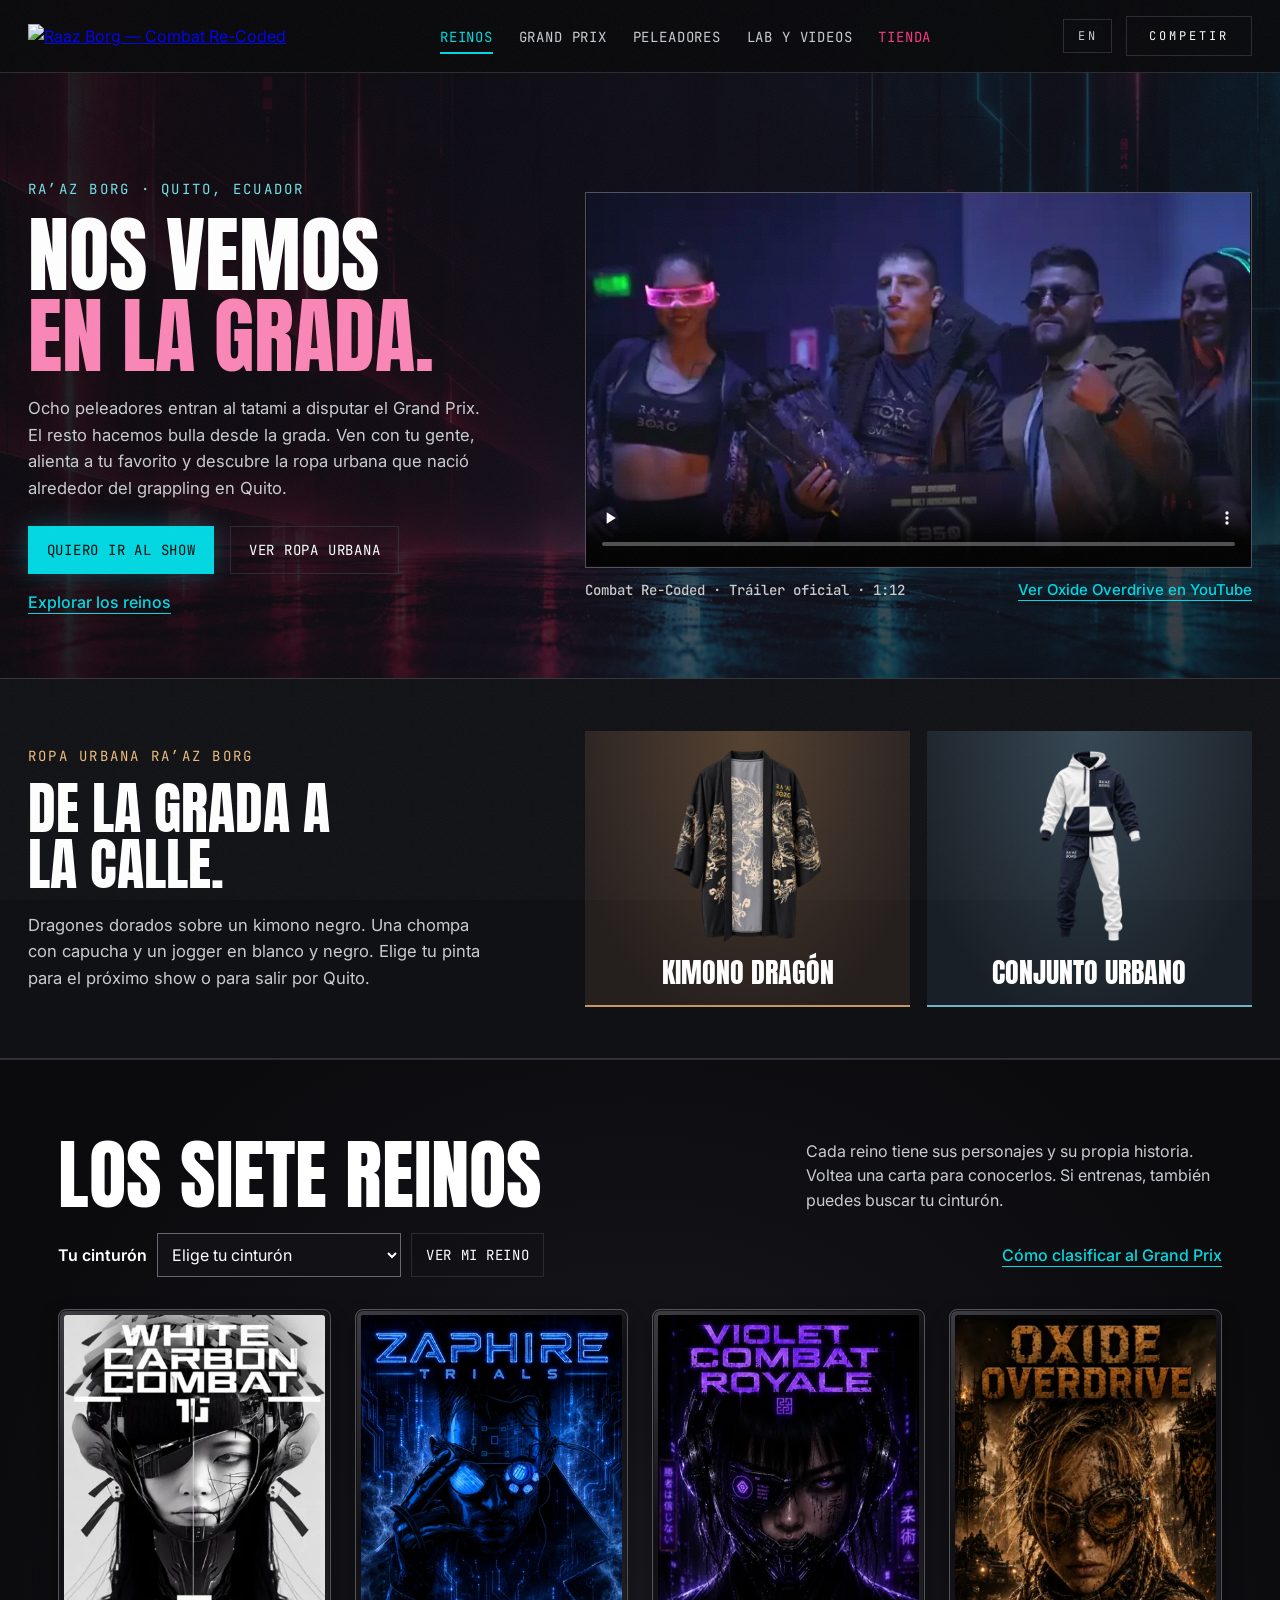
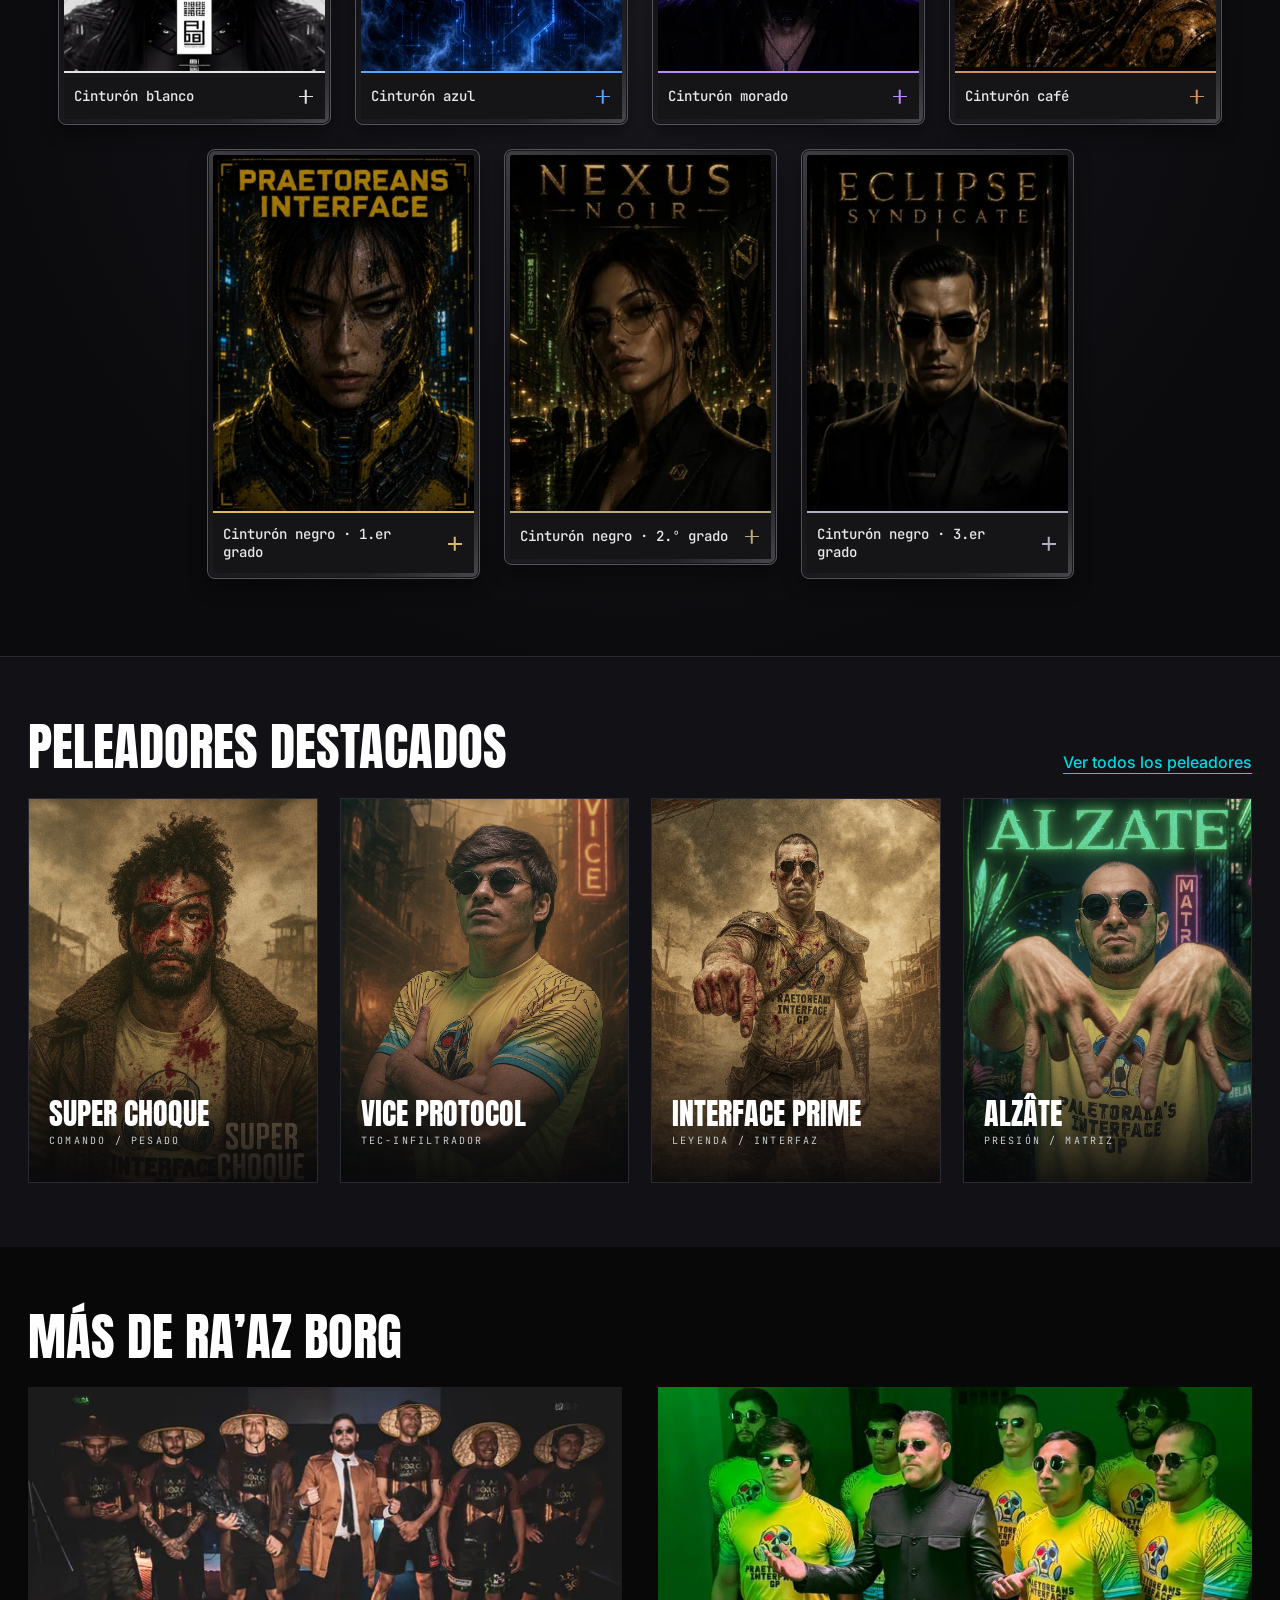
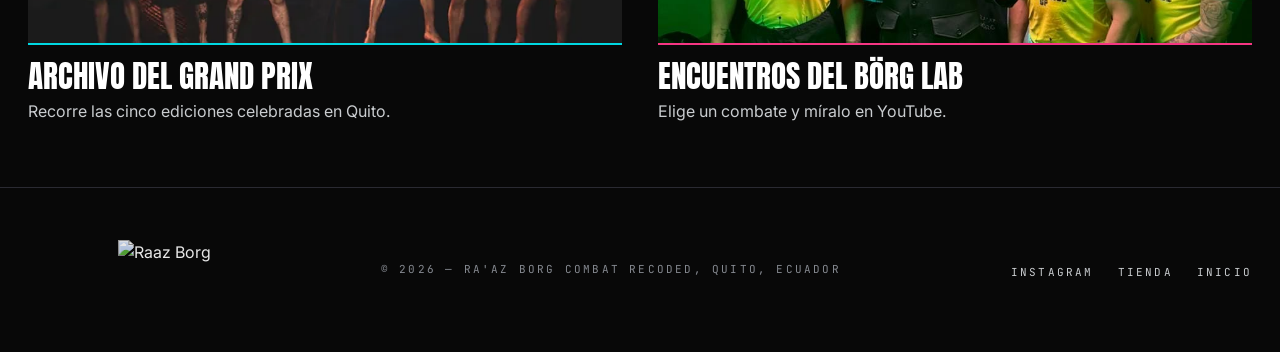
==== commit dd605c09: "Add eight YouTube matchups to the Börg Lab encounter archive" ====
--- a/index.html
+++ b/index.html
@@ -295,10 +295,10 @@
         <h3 data-en="Grand Prix archive">Archivo del Grand Prix</h3>
         <p data-en="Explore the five editions held in Quito.">Recorre las cinco ediciones celebradas en Quito.</p>
       </a>
-      <a class="destination" href="labs.html">
+      <a class="destination" href="labs.html#encuentros">
         <img src="assets/squad-green.jpg" alt="" loading="lazy">
-        <h3 data-en="Börg Lab videos">Videos del Börg Lab</h3>
-        <p data-en="Watch footage from the mat where the athletes train.">Mira lo que pasa en el tatami donde entrenan los peleadores.</p>
+        <h3 data-en="Börg Lab encounters">Encuentros del Börg Lab</h3>
+        <p data-en="Pick a matchup and watch it on YouTube.">Elige un combate y míralo en YouTube.</p>
       </a>
     </div>
   </div>
--- a/css/style.css
+++ b/css/style.css
@@ -809,3 +809,15 @@
   .shop-range .p-grid, .screen-archive { grid-template-columns:1fr }
   #ediciones, .shop-range, .shop-range .p-card { scroll-margin-top:85px }
 }
+
+/* Börg Lab video archive */
+#encuentros { scroll-margin-top:135px }
+.encounter { display:flex; flex-direction:column; min-width:0; color:var(--text); text-decoration:none; border:1px solid var(--smoke); background:var(--carbon) }
+.encounter img { display:block; width:100%; height:auto; aspect-ratio:16/9; object-fit:cover; background:#101117 }
+.encounter-caption { flex:1; display:flex; flex-direction:column; align-items:flex-start; justify-content:space-between; gap:.65rem; padding:1rem }
+.encounter-caption h3 { font-size:clamp(1.375rem,2vw,1.85rem); line-height:1.15; text-wrap:balance }
+.encounter-vs, .encounter-watch { color:var(--cyan) }
+.encounter-watch { font:500 .875rem/1.5 var(--body) }
+.encounter:hover, .encounter:focus-visible { border-color:var(--cyan) }
+.encounter:hover .encounter-watch, .encounter:focus-visible .encounter-watch { text-decoration:underline; text-underline-offset:.2em }
+@media (max-width:650px) { #encuentros { scroll-margin-top:80px } }
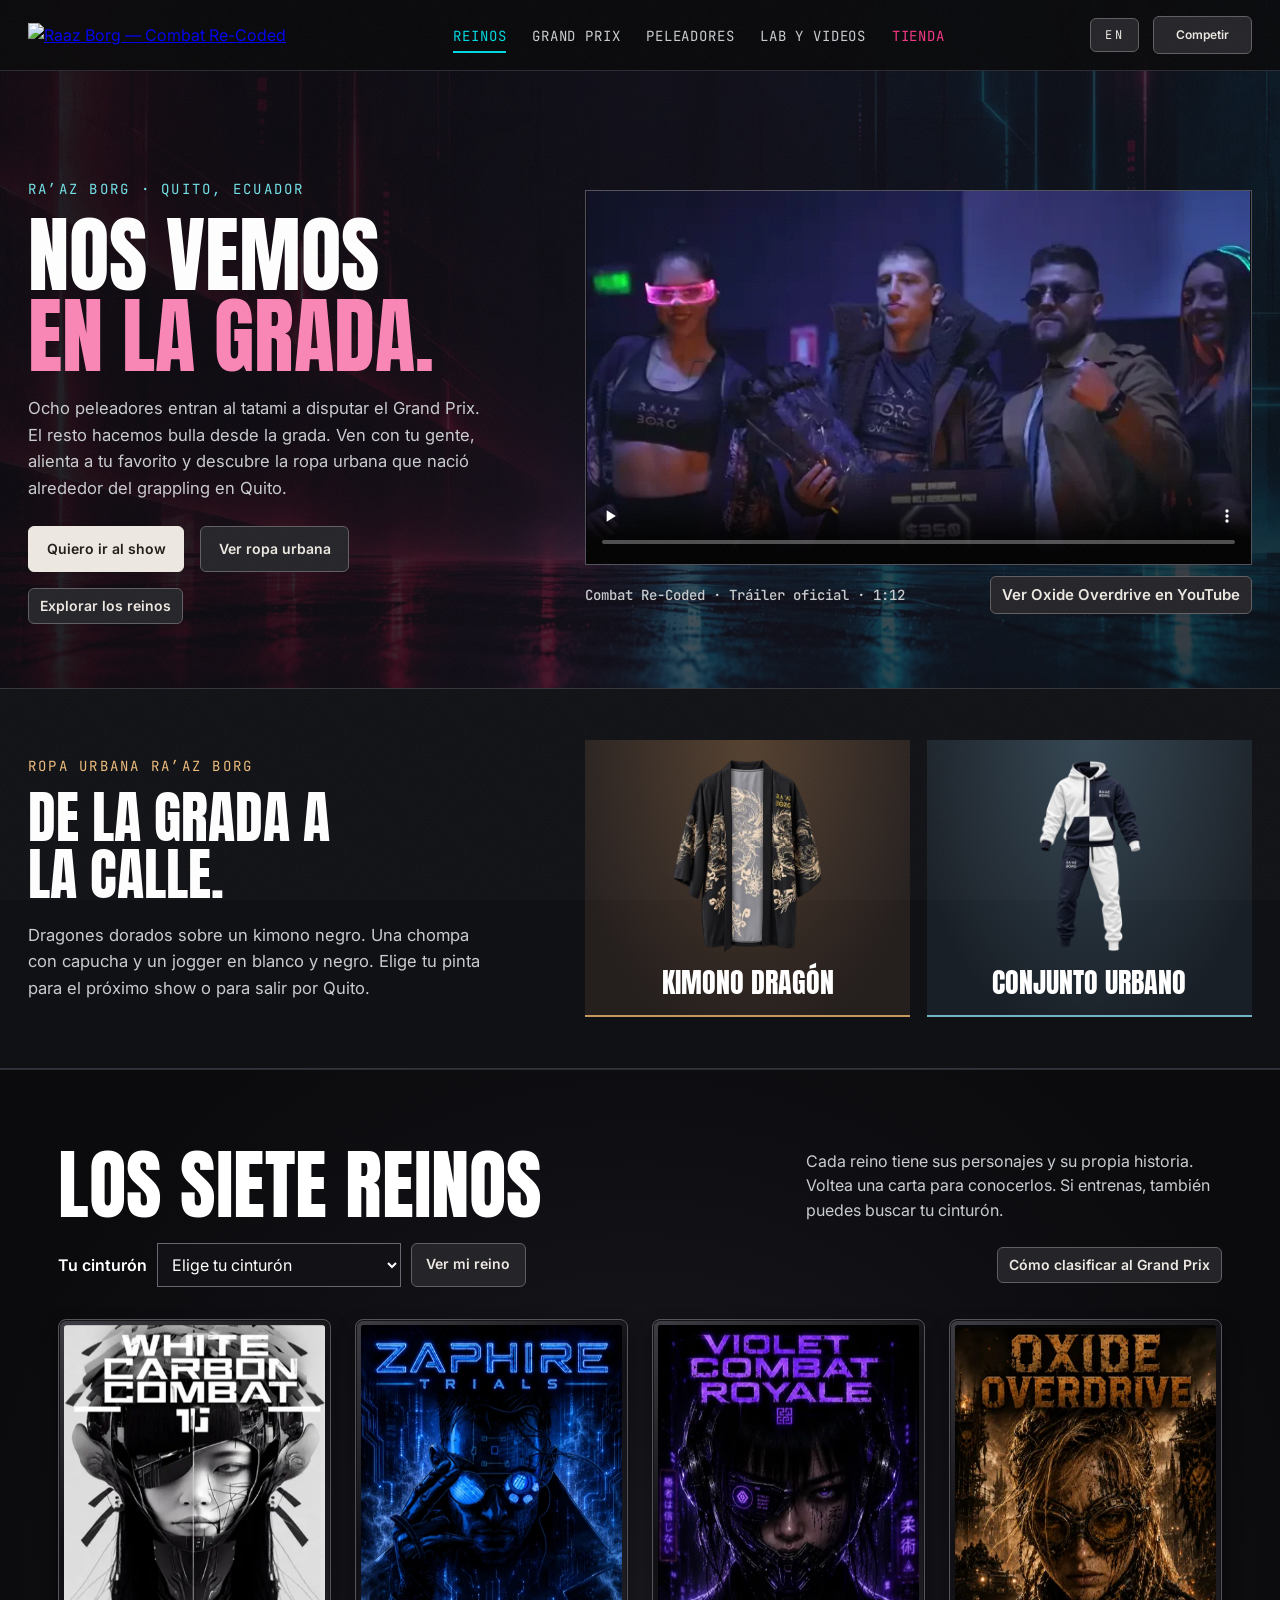
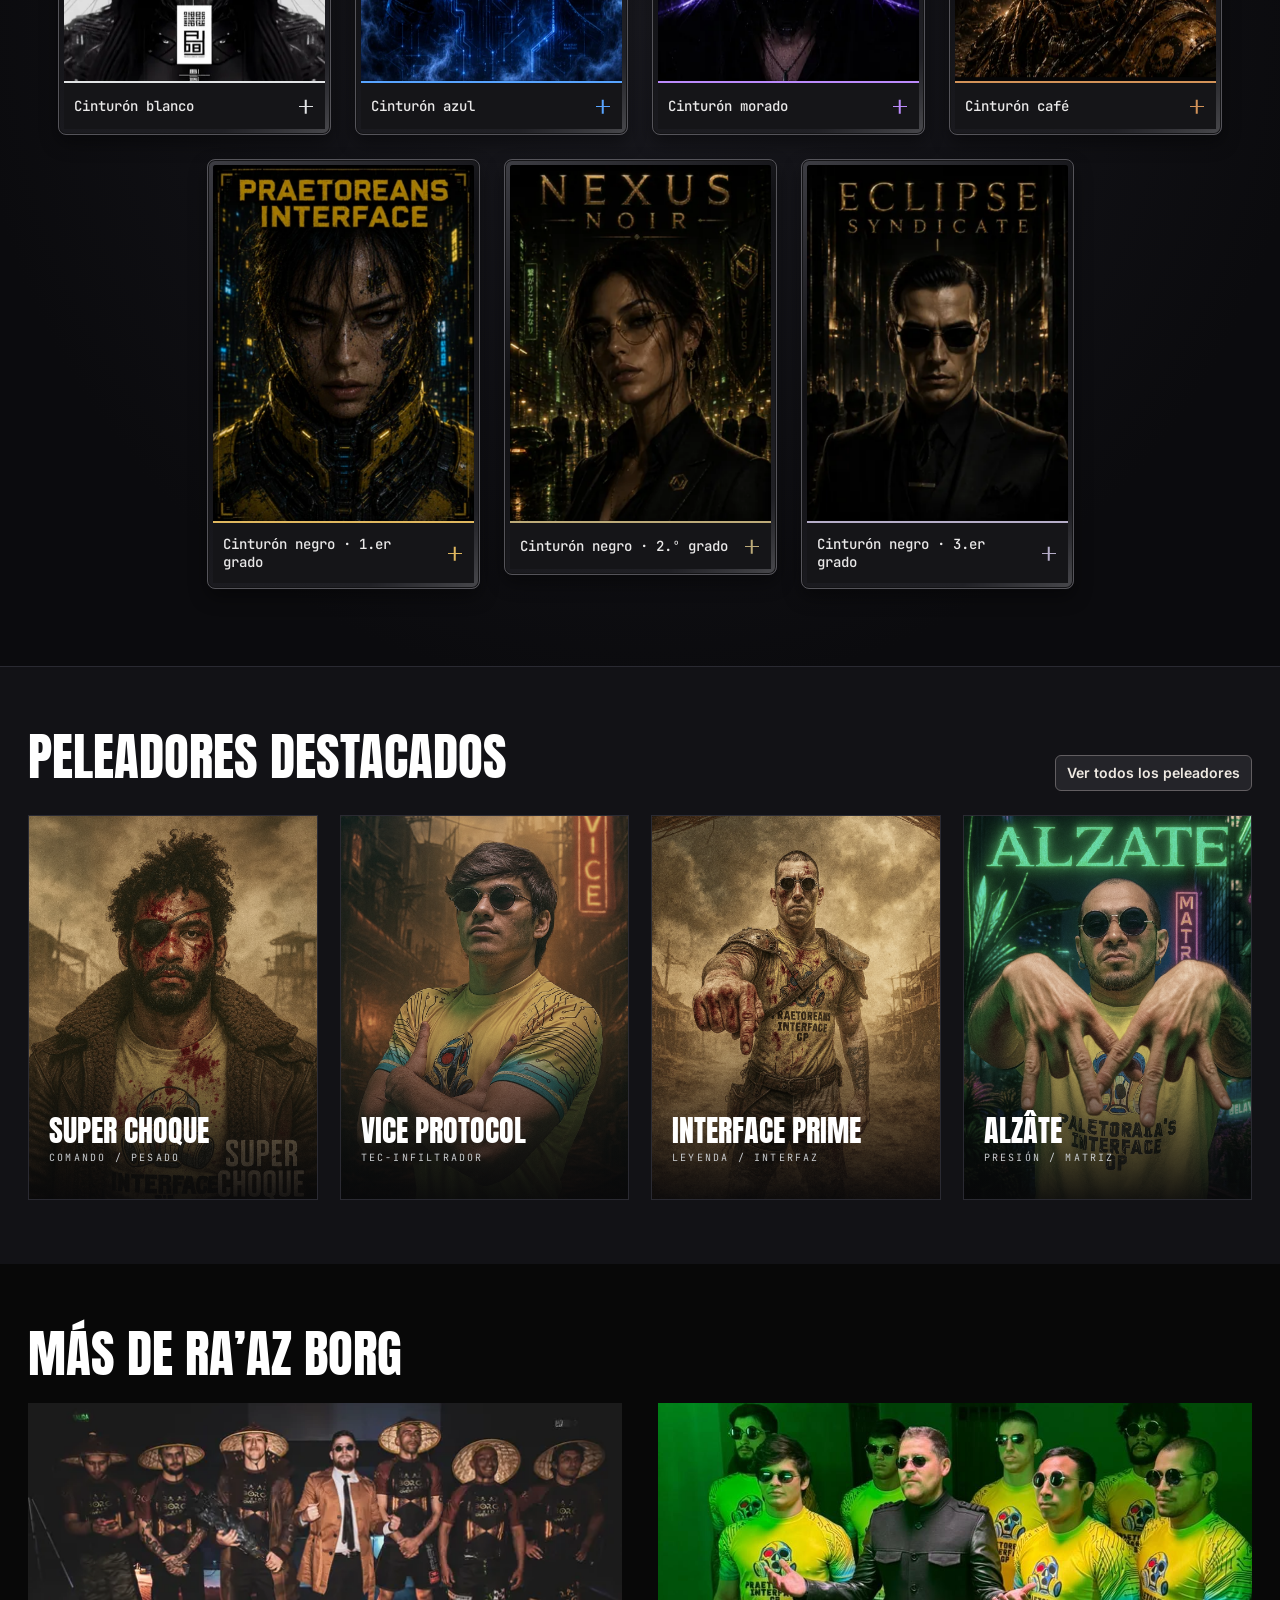
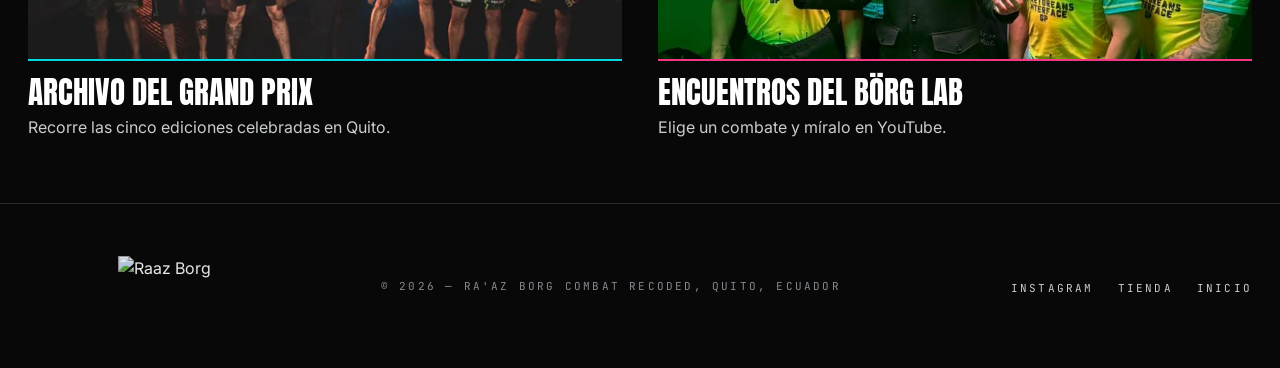
==== commit 21adb814: "Replace neon action styling with compact rounded buttons" ====
--- a/index.html
+++ b/index.html
@@ -7,7 +7,7 @@
 <meta name="description" content="Vive el Grand Prix desde la grada en Quito. Mira los combates de RA’AZ BORG, descubre sus siete reinos cyberpunk y encuentra ropa urbana." data-en-content="Experience a Quito Grand Prix from the crowd. Watch RA’AZ BORG bouts, explore seven cyberpunk realms and shop streetwear.">
 <link rel="preconnect" href="https://fonts.googleapis.com">
 <link href="https://fonts.googleapis.com/css2?family=Anton&family=Inter:wght@400;500;600&family=JetBrains+Mono:wght@400;700&display=swap" rel="stylesheet">
-<link rel="stylesheet" href="css/style.css?v=show-street-1">
+<link rel="stylesheet" href="css/style.css?v=button-style-1">
 </head>
 <body data-lang="es">
 
--- a/css/style.css
+++ b/css/style.css
@@ -9,6 +9,8 @@
       #301445 55%,
       #00D8E2 100%); /* Typography colors */
   --text: #FFFFFF; --text-2: #C9CCCF; --text-3: #858990; /* Fonts */
+  --control-fill:#eee9e2; --control-ink:#201c19; --control-surface:#242429;
+  --control-hover:#333238; --control-border:#625e61; --control-radius:6px;
   --display: 'Anton', sans-serif; --body: 'Inter', sans-serif; --mono: 'JetBrains Mono', monospace; }
 * { margin:0; padding:0; box-sizing:border-box }
 html { scroll-behavior:smooth }
@@ -42,15 +44,32 @@
 .nav-links a.shop-link:hover { color:var(--text) }
 .nav-right { display:flex; align-items:center; gap:14px }
 .lang-toggle { font-family:var(--mono); font-size:12px; letter-spacing:.2em; background:none; border:1px solid var(--smoke); color:var(--text-2); padding:8px 14px; cursor:pointer; transition:.2s }
-.lang-toggle:hover { border-color:var(--cyan); color:var(--cyan) }
 .burger { display:none; background:none; border:1px solid var(--smoke); color:var(--text); font-family:var(--mono); font-size:12px; letter-spacing:.15em; padding:8px 12px; cursor:pointer }
-.btn { display:inline-block; font-family:var(--mono); font-size:13px; letter-spacing:.25em; text-transform:uppercase; text-decoration:none; padding:15px 34px; transition:.2s; cursor:pointer; border:1px solid transparent }
-.btn-acid { background:var(--cyan); color:var(--void); border-color:var(--cyan); box-shadow:0 0 24px rgba(0,216,226,.25) }
-.btn-acid:hover { background:transparent; color:var(--cyan) }
-.btn-ghost { background:transparent; color:var(--text); border-color:var(--smoke) }
-.btn-ghost:hover { border-color:var(--magenta); color:var(--magenta) }
-.btn-mag { background:var(--magenta); color:var(--void); border-color:var(--magenta) }
-.btn-mag:hover { background:transparent; color:var(--magenta) }
+.btn {
+  display:inline-block;
+  padding:14px 26px;
+  border:1px solid transparent;
+  border-radius:var(--control-radius);
+  text-decoration:none;
+  font:600 .9375rem/1.35 var(--body);
+  cursor:pointer;
+  transition:background-color .2s, border-color .2s, color .2s;
+}
+.btn-acid, .btn-mag { background:var(--control-fill); color:var(--control-ink); border-color:var(--control-fill) }
+.btn-acid:hover, .btn-mag:hover { background:var(--white); border-color:var(--white) }
+.btn-ghost, .text-link, .encounter-watch {
+  background:var(--control-surface);
+  color:var(--control-fill);
+  border:1px solid var(--control-border);
+}
+.btn-ghost:hover, .text-link:hover, .encounter:hover .encounter-watch, .encounter:focus-visible .encounter-watch {
+  background:var(--control-hover);
+  border-color:#a5a0a0;
+}
+.btn:focus-visible, .text-link:focus-visible, .encounter:focus-visible {
+  outline:2px solid var(--control-fill);
+  outline-offset:3px;
+}
 .nav-cta { padding:10px 22px; font-size:12px }
 
 /* ============ TICKER ============ */
@@ -337,7 +356,6 @@
 .p-row { display:flex; justify-content:space-between; align-items:center; gap:10px; margin-top:auto; padding-top:14px }
 .p-price { font-family: var(--mono); font-size: 16px; color: var(--cyan) }
 .p-cart { font-family: var(--mono); font-size: 11px; letter-spacing: .15em; background: none; border: 1px solid var(--smoke); color: var(--text-2); padding: 8px 14px; cursor: pointer; transition: .2s }
-.p-cart:hover { border-color: var(--cyan); color: var(--cyan) }
 .size-row { display: flex; gap: 6px; margin-bottom: 14px }
 .size-row span { font-family: var(--mono); font-size: 10px; color: var(--text-3); border: 1px solid var(--graphite); padding: 3px 7px }
 /* ============ SHOP PRODUCT UPDATES ============ */
@@ -353,25 +371,19 @@
 .stock-status.low-stock { color: var(--magenta) }
 .selectable-sizes button { font-family: var(--mono); font-size: 11px; color: var(--text-2); border: 1px solid var(--smoke); background: transparent; padding: 8px 12px; cursor: pointer; transition: .2s }
 .selectable-sizes button:hover,
-.selectable-sizes button.selected { border-color: var(--cyan); color: var(--cyan); background: rgba(0, 216, 226, .08) }
+.selectable-sizes button.selected { border-color:#a5a0a0; color:var(--control-fill); background:var(--control-hover) }
 .selectable-sizes button:disabled { opacity: .3; cursor: not-allowed; text-decoration: line-through }
 .shop-order-note { margin:0 0 100px; font-family:var(--mono); font-size:12px; letter-spacing:.15em; color:var(--text-3); text-align:center }
 .order-options { display:flex; gap:8px; flex-wrap:wrap; justify-content:flex-end }
 .order-options .p-cart { font-size:10px; letter-spacing:.08em; padding:10px 12px }
-.order-options .p-cart:first-child { border-color:var(--cyan); color:var(--cyan) }
-.order-options .p-cart:first-child:hover { background:var(--cyan); color:var(--void) }
-.order-options .p-cart:last-child { border-color:var(--magenta); color:var(--magenta) }
-.order-options .p-cart:last-child:hover { background:var(--magenta); color:var(--void) }
 /* ============ PRODUCT IMAGE LIGHTBOX ============ */
 .product-gallery img { cursor:zoom-in }
 .product-lightbox[hidden] { display:none }
 .product-lightbox { position:fixed; inset:0; margin:auto; width:60vw; height:70vh; z-index:2000; background:rgba(12,12,20,.97); display:flex; align-items:center; justify-content:center; padding:55px 65px; border:1px solid var(--cyan); box-shadow:0 0 35px rgba(0,216,226,.2); overflow:hidden }
 .product-lightbox img { display:block; max-width:100%; max-height:100%; width:auto; height:auto; object-fit:contain; transform:scale(0.70); transform-origin:center center; flex-shrink:1; filter:drop-shadow(0 0 20px rgba(0,216,226,.18)) }
 .lightbox-close { position:absolute; top:15px; right:15px; background:none; border:1px solid var(--cyan); color:var(--cyan); font-size:28px; width:42px; height:42px; cursor:pointer; z-index:3; transition:.2s }
-.lightbox-close:hover { background:var(--cyan); color:var(--void) }
 /* ============ LIGHTBOX CAROUSEL ============ */
 .lightbox-arrow { position:absolute; top:50%; transform:translateY(-50%); z-index:3; background:rgba(18,18,22,.8); border:1px solid var(--cyan); color:var(--cyan); width:45px; height:55px; font-size:26px; cursor:pointer; transition:.2s }
-.lightbox-arrow:hover { background:var(--cyan); color:var(--void); box-shadow:0 0 20px rgba(0,216,226,.3) }
 .lightbox-prev { left:15px }
 .lightbox-next { right:15px }
 .lightbox-counter { position:absolute; bottom:15px; left:50%; transform:translateX(-50%); font-family:var(--mono); font-size:13px; letter-spacing:.2em; color:var(--cyan) }
@@ -436,7 +448,6 @@
 .product-lightbox { position:fixed; inset:0; z-index:2000; background:rgba(5,5,12,.94); backdrop-filter:blur(12px); display:flex; align-items:center; justify-content:center; padding:40px }
 .product-lightbox img { max-width:90vw; max-height:85vh; width:auto; height:auto; object-fit:contain; filter:drop-shadow(0 0 25px rgba(0,216,226,.2)) }
 .lightbox-close { position:absolute; top:24px; right:32px; background:none; border:1px solid var(--cyan); color:var(--cyan); font-size:32px; width:52px; height:52px; cursor:pointer; z-index:2; transition:.2s }
-.lightbox-close:hover { background:var(--cyan); color:var(--void) }
 @media(max-width:720px) {.product-lightbox { padding:20px } .product-lightbox img { max-width:95vw; max-height:75vh } .lightbox-close { top:14px; right:14px }}
 
 /* ============ CTA / FOOTER ============ */
@@ -602,16 +613,16 @@
   color:var(--text);
   font:500 .9rem/1.3 var(--body);
   text-underline-offset:.2em;
-  text-decoration-color:var(--realm-accent);
-}
-.realm-actions .realm-enlist { color:var(--realm-accent) }
+  text-decoration-color:var(--control-border);
+}
+
 .realm-video-link::before {
   content:"";
   flex:none;
   border-block:5px solid transparent;
-  border-left:8px solid var(--realm-accent);
-}
-.realm-actions a:hover, .realm-actions a:focus-visible { color:var(--realm-accent) }
+  border-left:8px solid currentColor;
+}
+.realm-actions a:hover, .realm-actions a:focus-visible { text-decoration-color:var(--control-fill) }
 .manual-contact a { color:var(--cyan); text-underline-offset:3px }
 .deck-pager { display:none }
 @media(prefers-reduced-motion:no-preference) {
@@ -646,9 +657,9 @@
     min-height:44px;
     padding:.5rem .9rem;
     border:1px solid #66656b;
-    border-radius:3px;
-    background:transparent;
-    color:var(--text);
+    border-radius:var(--control-radius);
+    background:var(--control-surface);
+    color:var(--control-fill);
     font:inherit;
     cursor:pointer;
   }
@@ -716,7 +727,7 @@
 /* Visitor navigation and page entrances */
 .nav-links { gap:clamp(14px,2vw,28px) }
 .nav-links a { font-size:.875rem; letter-spacing:.06em; white-space:nowrap }
-.nav-links a, .nav-cta { text-transform:uppercase }
+.nav-links a { text-transform:uppercase }
 @media (max-width:1020px) { .nav-links { gap:0 } }
 .home-hero { min-height:min(660px,78svh) }
 .home-hero .hero-title { font-size:clamp(3.4rem,8.7vw,7.9rem) }
@@ -726,15 +737,21 @@
 .page-hero .lead { margin-top:16px }
 .page-hero + section, .shop-background #drop { padding-block-start:clamp(28px,4vw,48px) }
 #reinos, #enlist, #realm-paths, .realm-flip-card { scroll-margin-block-start:110px }
-.text-link { color:var(--cyan); text-underline-offset:.3em; font-size:1rem; font-weight:500 }
-.text-link:hover { color:var(--text) }
+.text-link, .encounter-watch {
+  display:inline-block;
+  border-radius:var(--control-radius);
+  padding:.45rem .7rem;
+  font:600 .875rem/1.4 var(--body);
+  text-decoration:none;
+  transition:background-color .2s, border-color .2s;
+}
 .lab-inquiry { display:inline-block; margin-top:1rem }
 .atlas-heading { margin-bottom:1.25rem }
 .realm-tools { display:flex; justify-content:space-between; align-items:center; gap:1rem 2rem; flex-wrap:wrap; margin-bottom:2rem }
 #belt-finder:not([hidden]) { display:flex; align-items:center; flex-wrap:wrap; gap:.65rem }
 #belt-finder label { font-weight:600 }
 #belt-finder select { color-scheme:dark; background-color:var(--carbon); color:var(--text); border:1px solid #686873; font:inherit; padding:.6rem; max-width:100%; min-height:44px }
-#belt-finder .btn { min-height:44px; padding:.6rem .9rem; font-size:.875rem; letter-spacing:.04em }
+#belt-finder .btn { min-height:44px; padding:.6rem .9rem; font-size:.875rem }
 .section-heading { display:flex; justify-content:space-between; align-items:baseline; flex-wrap:wrap; gap:1rem 2rem; margin-bottom:1.5rem }
 .section-heading h2, .qualifying-guide h2, .archive-entry h2 { font-size:clamp(2rem,4vw,3.75rem) }
 .home-roster, .home-directory, .archive-entry { padding:clamp(36px,5vw,72px) 0 }
@@ -776,7 +793,7 @@
 .cover-copy h1 em { display:block; color:#fa86b6; font-style:normal }
 .cover-intro, .street-intro > p:last-child { color:var(--text-2); font-size:clamp(1rem,1.3vw,1.15rem); line-height:1.6; max-width:47ch; margin-top:1.15rem }
 .cover-actions, .event-actions { display:flex; flex-wrap:wrap; align-items:center; gap:.75rem 1rem; margin-top:1.5rem }
-.cover-actions .btn, .event-actions .btn { font-size:.875rem; letter-spacing:.055em; padding:.8rem 1.1rem }
+.cover-actions .btn, .event-actions .btn { font-size:.875rem; padding:.8rem 1.1rem }
 .cover-realms { display:inline-block; margin-top:1rem }
 .show-film { min-width:0; margin:0 }
 .show-film video { display:block; width:100%; height:auto; aspect-ratio:16/9; background:#09090b; border:1px solid #51505b }
@@ -816,8 +833,21 @@
 .encounter img { display:block; width:100%; height:auto; aspect-ratio:16/9; object-fit:cover; background:#101117 }
 .encounter-caption { flex:1; display:flex; flex-direction:column; align-items:flex-start; justify-content:space-between; gap:.65rem; padding:1rem }
 .encounter-caption h3 { font-size:clamp(1.375rem,2vw,1.85rem); line-height:1.15; text-wrap:balance }
-.encounter-vs, .encounter-watch { color:var(--cyan) }
-.encounter-watch { font:500 .875rem/1.5 var(--body) }
-.encounter:hover, .encounter:focus-visible { border-color:var(--cyan) }
-.encounter:hover .encounter-watch, .encounter:focus-visible .encounter-watch { text-decoration:underline; text-underline-offset:.2em }
+.encounter-vs { color:var(--text-2) }
+.encounter:hover, .encounter:focus-visible { border-color:var(--control-border) }
 @media (max-width:650px) { #encuentros { scroll-margin-top:80px } }
+
+/* Keep utility controls consistent with the action buttons. */
+.lang-toggle, .burger, .p-cart, .selectable-sizes button, .thumb,
+.gp-archive-nav button, .gp-archive-close, .lightbox-arrow, .lightbox-close {
+  background:var(--control-surface);
+  color:var(--control-fill);
+  border:1px solid var(--control-border);
+  border-radius:var(--control-radius);
+}
+.lang-toggle:hover, .burger:hover, .p-cart:hover, .thumb:hover, .thumb.active,
+.gp-archive-nav button:hover, .gp-archive-close:hover, .lightbox-arrow:hover, .lightbox-close:hover {
+  background:var(--control-hover);
+  border-color:#a5a0a0;
+}
+.selectable-sizes button.selected { background:var(--control-fill); color:var(--control-ink); border-color:var(--control-fill) }
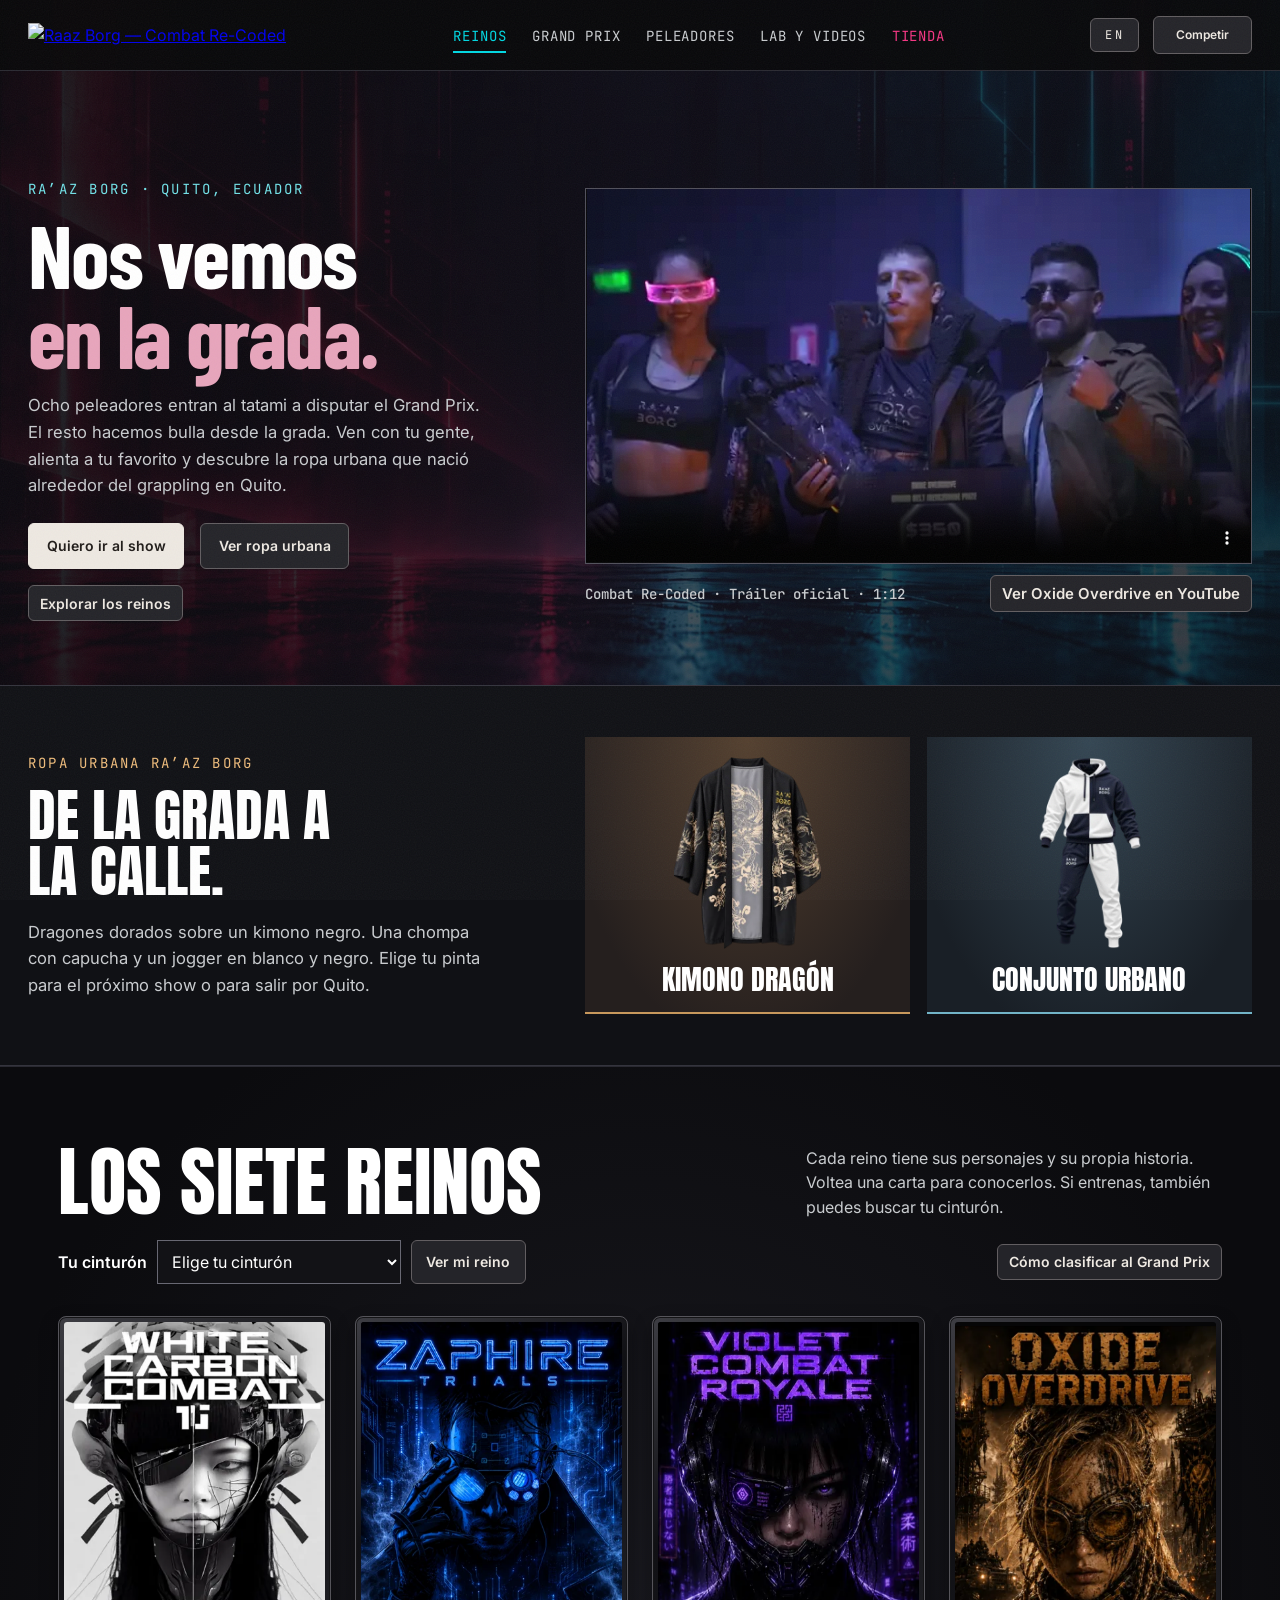
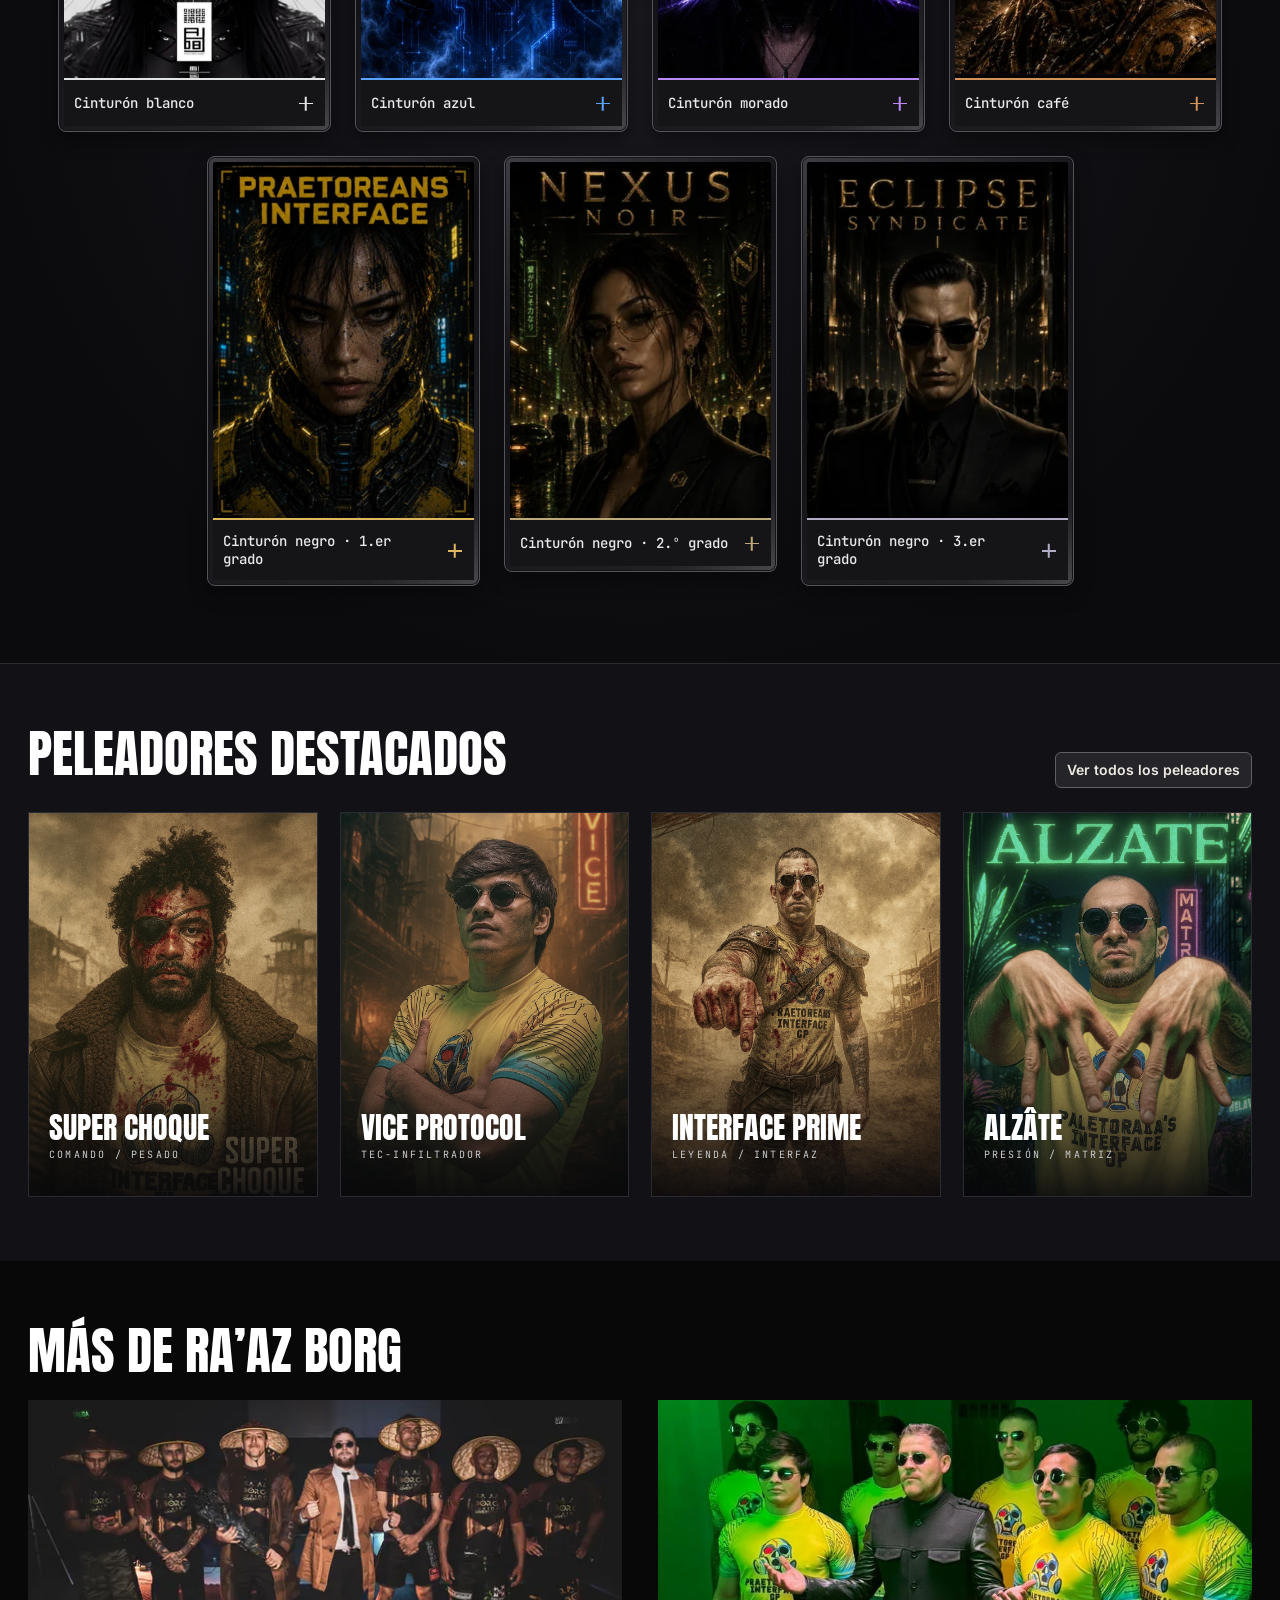
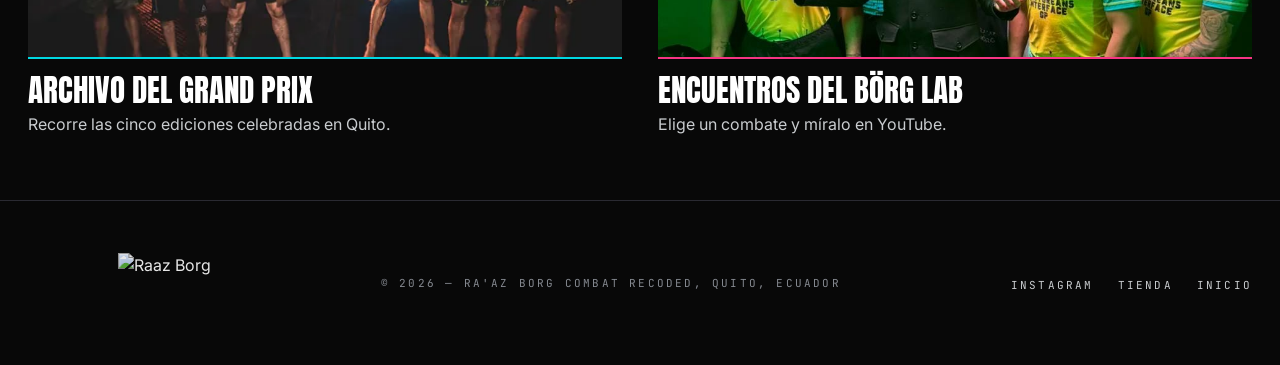
==== commit 10953545: "Feature RA’AZ BORG videos and refine the homepage headline" ====
--- a/index.html
+++ b/index.html
@@ -6,8 +6,8 @@
 <title data-en="RA’AZ BORG — Grappling shows and streetwear in Quito">RA’AZ BORG — Shows de grappling y ropa urbana en Quito</title>
 <meta name="description" content="Vive el Grand Prix desde la grada en Quito. Mira los combates de RA’AZ BORG, descubre sus siete reinos cyberpunk y encuentra ropa urbana." data-en-content="Experience a Quito Grand Prix from the crowd. Watch RA’AZ BORG bouts, explore seven cyberpunk realms and shop streetwear.">
 <link rel="preconnect" href="https://fonts.googleapis.com">
-<link href="https://fonts.googleapis.com/css2?family=Anton&family=Inter:wght@400;500;600&family=JetBrains+Mono:wght@400;700&display=swap" rel="stylesheet">
-<link rel="stylesheet" href="css/style.css?v=button-style-1">
+<link href="https://fonts.googleapis.com/css2?family=Anton&family=Barlow+Condensed:wght@700&family=Inter:wght@400;500;600&family=JetBrains+Mono:wght@400;700&display=swap" rel="stylesheet">
+<link rel="stylesheet" href="css/style.css?v=featured-video-1">
 </head>
 <body data-lang="es">
 
@@ -33,7 +33,7 @@
   <div class="wrap cover-layout">
     <div class="cover-copy">
       <p class="kicker">RA’AZ BORG · QUITO, ECUADOR</p>
-      <h1><span data-en="See you">Nos vemos</span> <em data-en="matside.">en la grada.</em></h1>
+      <h1><span data-en="See you">Nos vemos</span> <span class="cover-line" data-en="matside.">en la grada.</span></h1>
       <p class="cover-intro" data-en="Eight fighters step onto the mat for the Grand Prix. The rest of us bring the noise. Come with your friends, pick a favorite and discover the streetwear that grew out of Quito’s grappling scene.">Ocho peleadores entran al tatami a disputar el Grand Prix. El resto hacemos bulla desde la grada. Ven con tu gente, alienta a tu favorito y descubre la ropa urbana que nació alrededor del grappling en Quito.</p>
       <div class="cover-actions">
         <a class="btn btn-acid" href="clashes.html#publico" data-en="Come to a show">Quiero ir al show</a>
--- a/css/style.css
+++ b/css/style.css
@@ -789,8 +789,15 @@
 }
 .cover-layout, .street-layout { display:grid; align-items:center; grid-template-columns:minmax(0,.85fr) minmax(0,1.15fr); gap:clamp(1.75rem,5vw,5rem) }
 .cover-copy .kicker, .street-intro .kicker { color:#72e2e8; letter-spacing:.16em; font-size:.875rem; margin-bottom:.85rem }
-.cover-copy h1 { font-size:clamp(3.3rem,6.5vw,6.5rem); line-height:.98 }
-.cover-copy h1 em { display:block; color:#fa86b6; font-style:normal }
+.cover-copy h1 {
+  font-family:"Barlow Condensed","Arial Narrow",var(--body);
+  font-size:clamp(3.15rem,6.8vw,6.5rem);
+  font-weight:700;
+  line-height:.92;
+  letter-spacing:-.02em;
+  text-transform:none;
+}
+.cover-line { display:block; color:#e8a5bc }
 .cover-intro, .street-intro > p:last-child { color:var(--text-2); font-size:clamp(1rem,1.3vw,1.15rem); line-height:1.6; max-width:47ch; margin-top:1.15rem }
 .cover-actions, .event-actions { display:flex; flex-wrap:wrap; align-items:center; gap:.75rem 1rem; margin-top:1.5rem }
 .cover-actions .btn, .event-actions .btn { font-size:.875rem; padding:.8rem 1.1rem }
@@ -851,3 +858,17 @@
   border-color:#a5a0a0;
 }
 .selectable-sizes button.selected { background:var(--control-fill); color:var(--control-ink); border-color:var(--control-fill) }
+
+/* Featured media leads into the Lab encounter archive. */
+.featured-videos, #encuentros { padding-block:clamp(32px,5vw,72px) }
+.featured-video-grid { display:grid; grid-template-columns:repeat(2,minmax(0,1fr)); gap:clamp(16px,2.5vw,32px) }
+.featured-video { min-width:0; background:var(--carbon); border:1px solid var(--smoke); border-radius:var(--control-radius); overflow:hidden }
+.featured-video video, .featured-video-cover img { display:block; width:100%; height:auto; aspect-ratio:16/9; object-fit:cover; background:#101117 }
+.featured-video-cover { display:block; position:relative }
+.featured-video-cover .encounter-watch { position:absolute; inset:auto auto .85rem .85rem }
+.featured-video-cover:hover .encounter-watch, .featured-video-cover:focus-visible .encounter-watch { background:var(--control-hover); border-color:#a5a0a0 }
+.featured-video-cover:focus-visible { outline:2px solid var(--control-fill); outline-offset:-3px }
+.featured-video-copy { padding:clamp(.9rem,2vw,1.5rem) }
+.featured-video-copy h3 { font-size:clamp(1.5rem,3vw,2.25rem) }
+.featured-video-copy p { color:var(--text-2); margin-top:.55rem; max-width:57ch }
+@media (max-width:680px) { .featured-video-grid { grid-template-columns:1fr } }
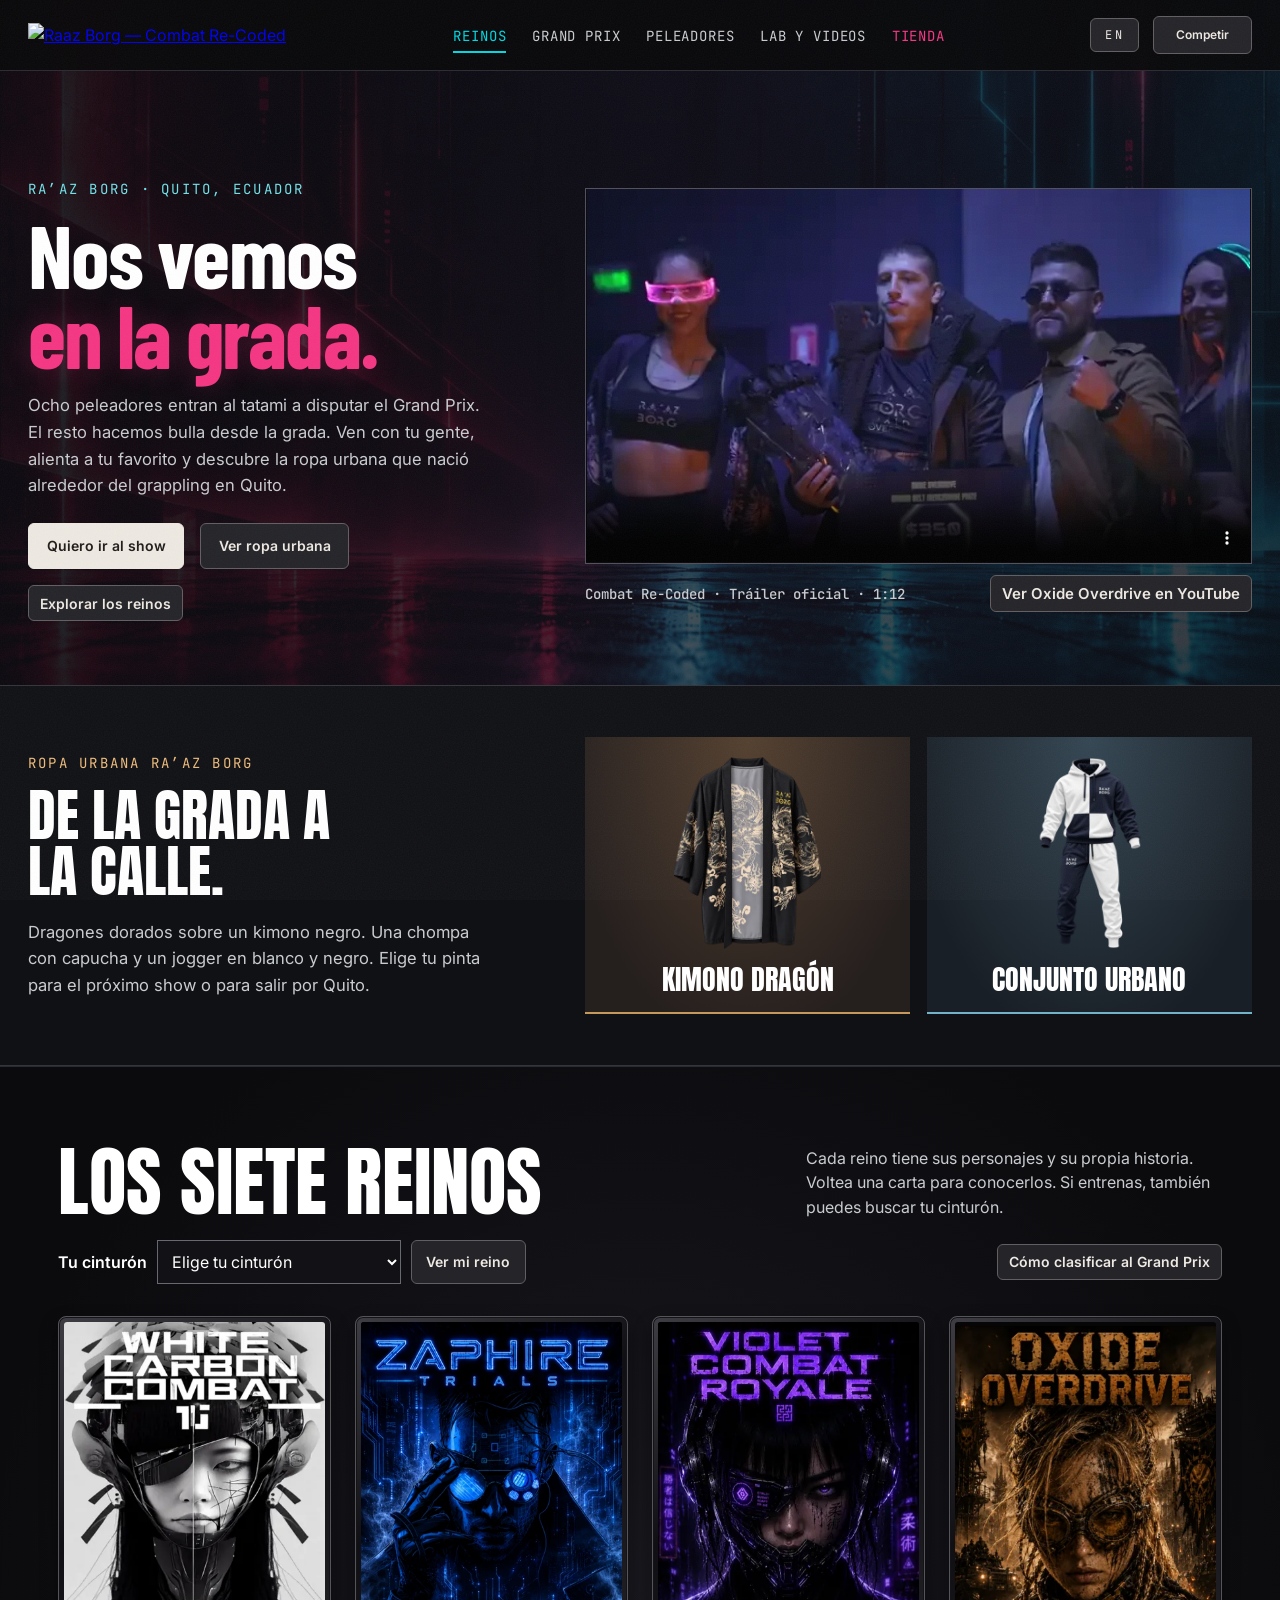
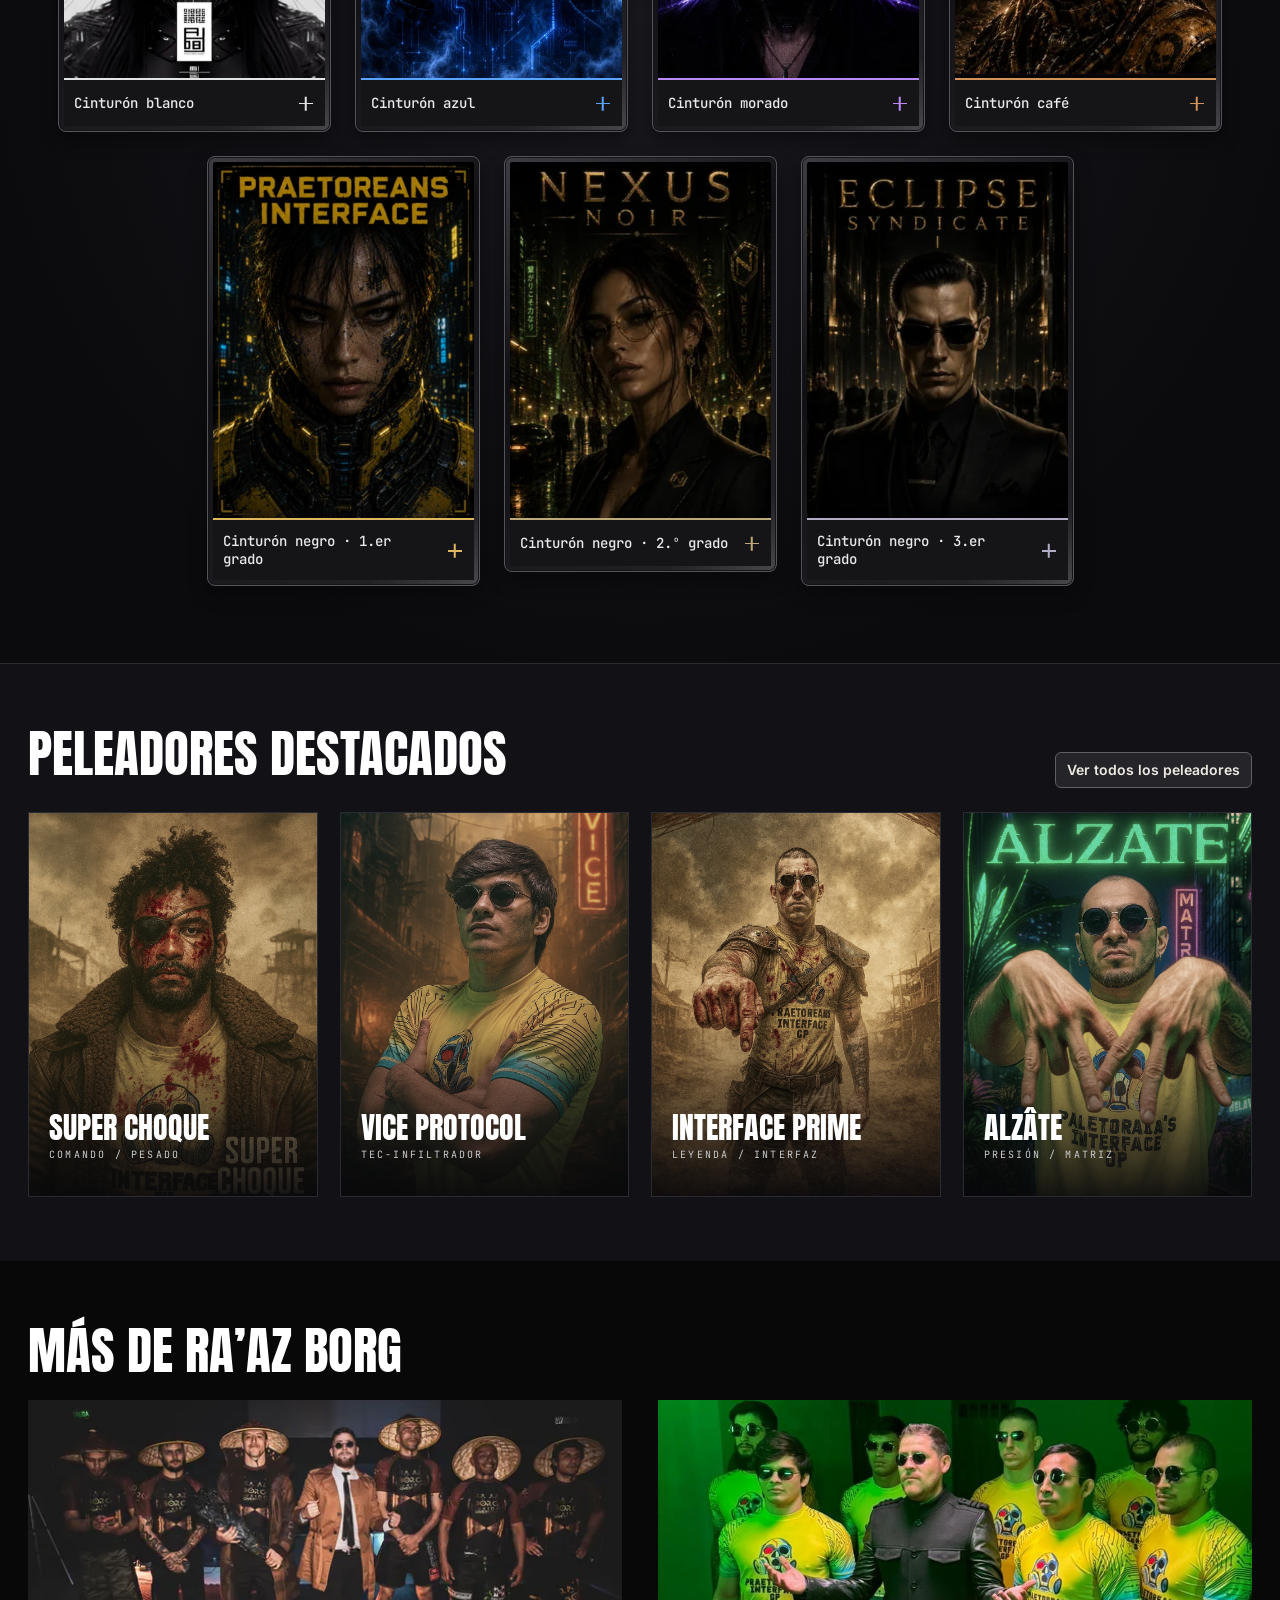
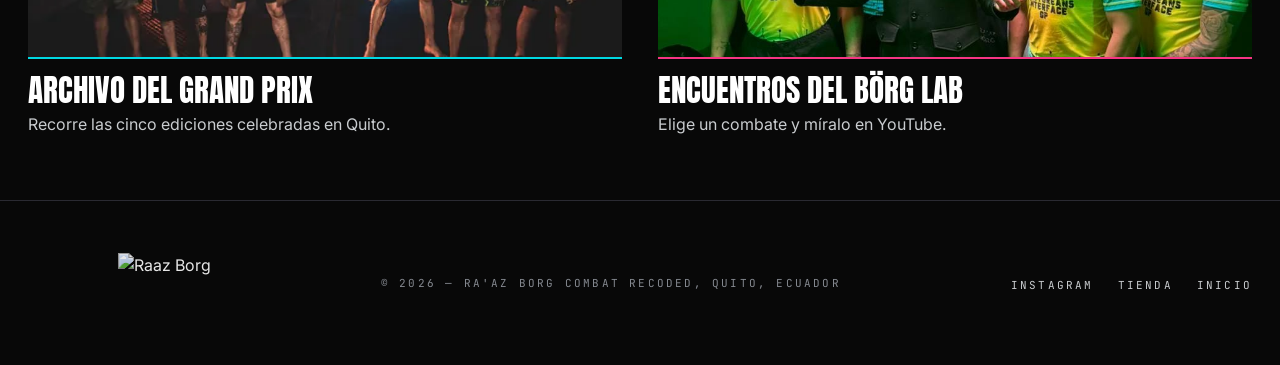
==== commit f4409e33: "Use brand neon magenta for the matside headline" ====
--- a/index.html
+++ b/index.html
@@ -7,7 +7,7 @@
 <meta name="description" content="Vive el Grand Prix desde la grada en Quito. Mira los combates de RA’AZ BORG, descubre sus siete reinos cyberpunk y encuentra ropa urbana." data-en-content="Experience a Quito Grand Prix from the crowd. Watch RA’AZ BORG bouts, explore seven cyberpunk realms and shop streetwear.">
 <link rel="preconnect" href="https://fonts.googleapis.com">
 <link href="https://fonts.googleapis.com/css2?family=Anton&family=Barlow+Condensed:wght@700&family=Inter:wght@400;500;600&family=JetBrains+Mono:wght@400;700&display=swap" rel="stylesheet">
-<link rel="stylesheet" href="css/style.css?v=featured-video-1">
+<link rel="stylesheet" href="css/style.css?v=neon-matside">
 </head>
 <body data-lang="es">
 
--- a/css/style.css
+++ b/css/style.css
@@ -797,7 +797,7 @@
   letter-spacing:-.02em;
   text-transform:none;
 }
-.cover-line { display:block; color:#e8a5bc }
+.cover-line { display:block; color:var(--magenta); text-shadow:0 0 .32em rgba(245,54,131,.24) }
 .cover-intro, .street-intro > p:last-child { color:var(--text-2); font-size:clamp(1rem,1.3vw,1.15rem); line-height:1.6; max-width:47ch; margin-top:1.15rem }
 .cover-actions, .event-actions { display:flex; flex-wrap:wrap; align-items:center; gap:.75rem 1rem; margin-top:1.5rem }
 .cover-actions .btn, .event-actions .btn { font-size:.875rem; padding:.8rem 1.1rem }
@@ -872,3 +872,13 @@
 .featured-video-copy h3 { font-size:clamp(1.5rem,3vw,2.25rem) }
 .featured-video-copy p { color:var(--text-2); margin-top:.55rem; max-width:57ch }
 @media (max-width:680px) { .featured-video-grid { grid-template-columns:1fr } }
+
+.lab-play[hidden] { display:none }
+.lab-transmissions { padding-block:clamp(32px,5vw,72px); border-top:1px solid var(--smoke) }
+#transmisiones { scroll-margin-top:135px }
+.transmissions-intro { margin-bottom:1.25rem; color:var(--text-2) }
+.transmission { max-width:720px }
+.lab-player { min-width:0; background:var(--carbon); border:1px solid var(--smoke) }
+.lab-player iframe { display:block; width:100%; aspect-ratio:16/9; border:0 }
+.lab-player-actions { display:flex; flex-wrap:wrap; gap:.5rem; padding:.75rem }
+.lab-player-actions button { cursor:pointer }
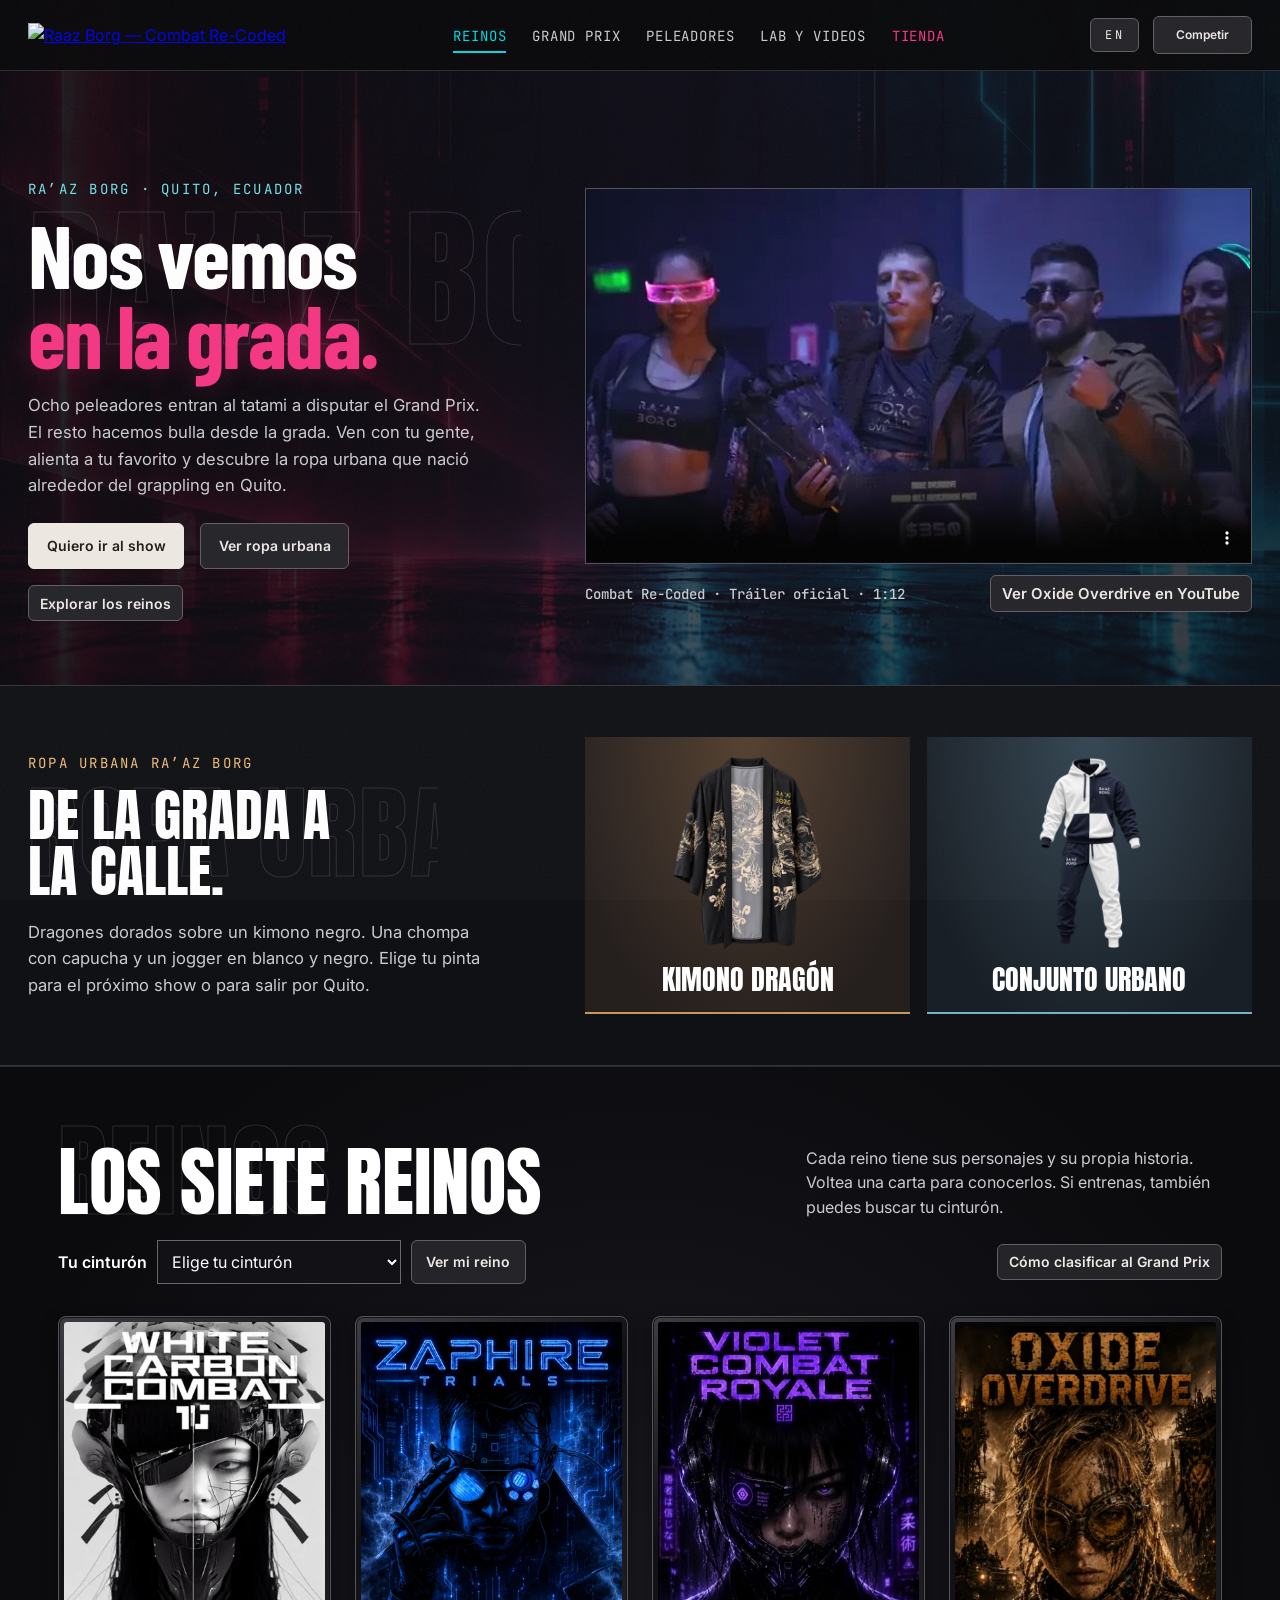
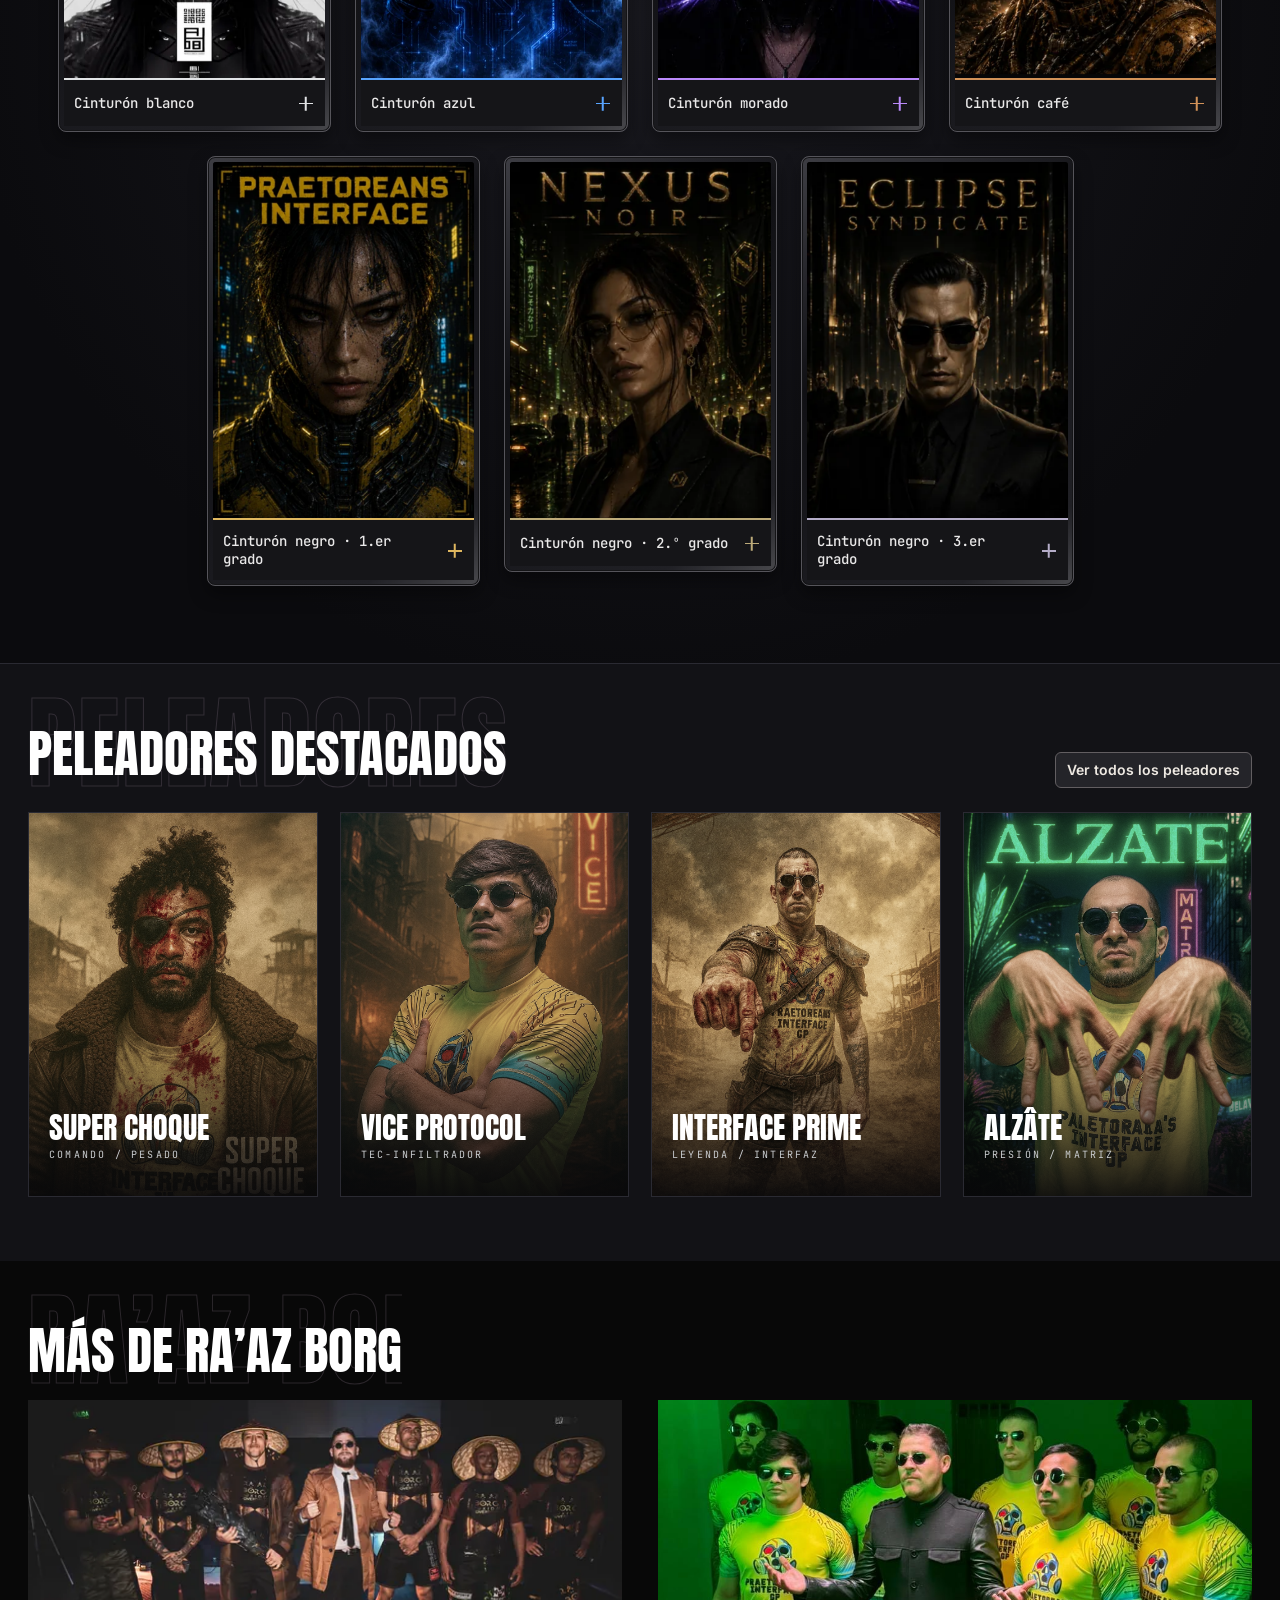
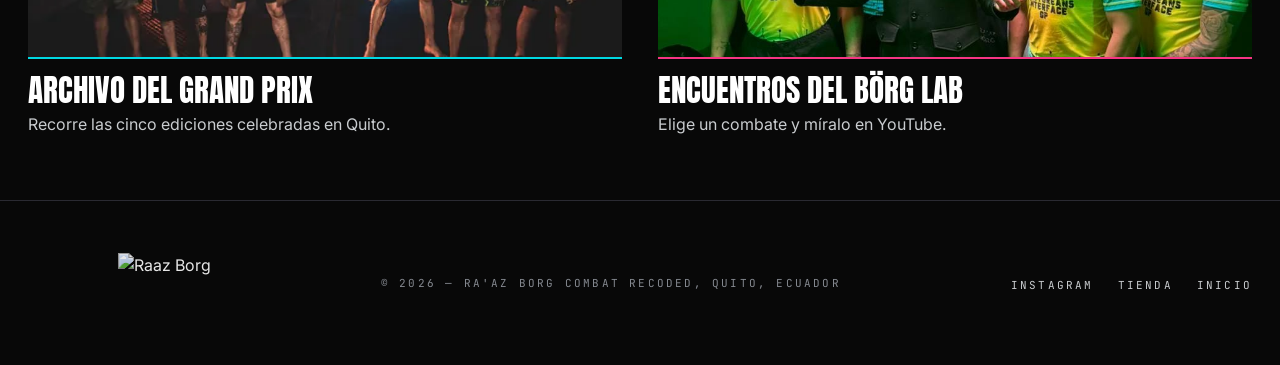
==== commit b86839e3: "Carry Visual World outline typography across page headings" ====
--- a/index.html
+++ b/index.html
@@ -7,7 +7,7 @@
 <meta name="description" content="Vive el Grand Prix desde la grada en Quito. Mira los combates de RA’AZ BORG, descubre sus siete reinos cyberpunk y encuentra ropa urbana." data-en-content="Experience a Quito Grand Prix from the crowd. Watch RA’AZ BORG bouts, explore seven cyberpunk realms and shop streetwear.">
 <link rel="preconnect" href="https://fonts.googleapis.com">
 <link href="https://fonts.googleapis.com/css2?family=Anton&family=Barlow+Condensed:wght@700&family=Inter:wght@400;500;600&family=JetBrains+Mono:wght@400;700&display=swap" rel="stylesheet">
-<link rel="stylesheet" href="css/style.css?v=neon-matside">
+<link rel="stylesheet" href="css/style.css?v=outline-headings-1">
 </head>
 <body data-lang="es">
 
@@ -33,7 +33,7 @@
   <div class="wrap cover-layout">
     <div class="cover-copy">
       <p class="kicker">RA’AZ BORG · QUITO, ECUADOR</p>
-      <h1><span data-en="See you">Nos vemos</span> <span class="cover-line" data-en="matside.">en la grada.</span></h1>
+      <h1 data-heading-outline="RA’AZ BORG"><span data-en="See you">Nos vemos</span> <span class="cover-line" data-en="matside.">en la grada.</span></h1>
       <p class="cover-intro" data-en="Eight fighters step onto the mat for the Grand Prix. The rest of us bring the noise. Come with your friends, pick a favorite and discover the streetwear that grew out of Quito’s grappling scene.">Ocho peleadores entran al tatami a disputar el Grand Prix. El resto hacemos bulla desde la grada. Ven con tu gente, alienta a tu favorito y descubre la ropa urbana que nació alrededor del grappling en Quito.</p>
       <div class="cover-actions">
         <a class="btn btn-acid" href="clashes.html#publico" data-en="Come to a show">Quiero ir al show</a>
@@ -57,7 +57,7 @@
   <div class="wrap street-layout">
     <div class="street-intro">
       <p class="kicker" data-en="RA’AZ BORG STREETWEAR">ROPA URBANA RA’AZ BORG</p>
-      <h2 id="street-title" data-en="From matside to the street.">De la grada a la calle.</h2>
+      <h2 data-heading-outline="ROPA URBANA" data-heading-outline-en="STREETWEAR" id="street-title" data-en="From matside to the street.">De la grada a la calle.</h2>
       <p data-en="Gold dragons on a black kimono. A hoodie and joggers in split black and white. Pick your look for the next show or a night out in Quito.">Dragones dorados sobre un kimono negro. Una chompa con capucha y un jogger en blanco y negro. Elige tu pinta para el próximo show o para salir por Quito.</p>
     </div>
     <div class="street-pieces">
@@ -76,7 +76,7 @@
 <section id="reinos" class="realm-atlas">
   <div class="wrap">
     <div class="atlas-heading">
-      <h2><span data-en="The seven realms">Los siete reinos</span></h2>
+      <h2 data-heading-outline="REINOS" data-heading-outline-en="REALMS"><span data-en="The seven realms">Los siete reinos</span></h2>
       <p class="atlas-intro"><span data-en="Each realm has its own cast and lore. Flip a card to find a story to follow. If you train, you can also look up your belt.">Cada reino tiene sus personajes y su propia historia. Voltea una carta para conocerlos. Si entrenas, también puedes buscar tu cinturón.</span></p>
     </div>
     <div class="realm-tools">
@@ -246,7 +246,7 @@
 <section class="dark home-roster">
   <div class="wrap">
     <div class="section-heading">
-      <h2 data-en="Featured fighters">Peleadores destacados</h2>
+      <h2 data-heading-outline="PELEADORES" data-heading-outline-en="FIGHTERS" data-en="Featured fighters">Peleadores destacados</h2>
       <a class="text-link" href="fighters.html" data-en="View all fighters">Ver todos los peleadores</a>
     </div>
     <div class="f-grid reveal">
@@ -288,7 +288,7 @@
 
 <section class="home-directory" id="realm-paths">
   <div class="wrap">
-    <div class="section-heading"><h2 data-en="More from RA’AZ BORG">Más de RA’AZ BORG</h2></div>
+    <div class="section-heading"><h2 data-heading-outline="RA’AZ BORG" data-en="More from RA’AZ BORG">Más de RA’AZ BORG</h2></div>
     <div class="destination-grid screen-archive">
       <a class="destination" href="clashes.html#ediciones">
         <img src="assets/realm-qualification-nav.webp" width="584" height="328" alt="" loading="lazy">
--- a/css/style.css
+++ b/css/style.css
@@ -882,3 +882,54 @@
 .lab-player iframe { display:block; width:100%; aspect-ratio:16/9; border:0 }
 .lab-player-actions { display:flex; flex-wrap:wrap; gap:.5rem; padding:.75rem }
 .lab-player-actions button { cursor:pointer }
+
+/* Visual World lightbox */
+#mundo-visual { scroll-margin-top:105px }
+#mundo-visual .m-item { display:block; cursor:zoom-in; background:var(--carbon); text-align:left }
+#mundo-visual .m-item:focus-visible { outline:2px solid var(--control-fill); outline-offset:3px }
+.visual-gallery { position:fixed; inset:0; margin:auto; width:min(94vw,980px); max-height:94dvh; padding:0; border:1px solid var(--control-border); border-radius:12px; background:var(--carbon); color:var(--text) }
+.visual-gallery::backdrop { background:rgba(6,6,10,.87) }
+.visual-gallery-inner { display:grid; gap:.55rem; padding:clamp(.55rem,2vw,1rem) }
+.visual-gallery-close { justify-self:end }
+.visual-gallery-image { width:100%; height:min(65dvh,680px); object-fit:contain; background:#09090d }
+.visual-gallery figcaption { padding:.55rem .25rem 0; text-align:center; font-size:.9rem }
+.visual-gallery-controls { display:flex; justify-content:center; gap:.75rem }
+.visual-gallery button { cursor:pointer }
+
+/* Decorative heading typography, inspired by the Visual World masthead. */
+[data-heading-outline] {
+  position:relative;
+  isolation:isolate;
+}
+[data-heading-outline]::before {
+  content:attr(data-heading-outline) / "";
+  position:absolute;
+  z-index:-1;
+  inset-inline:0;
+  top:50%;
+  transform:translateY(-59%);
+  overflow:hidden;
+  white-space:nowrap;
+  pointer-events:none;
+  user-select:none;
+  font:400 clamp(3.65rem,8vw,8rem)/1.12 var(--display);
+  letter-spacing:.02em;
+  text-align:inherit;
+  text-transform:uppercase;
+  color:transparent;
+  -webkit-text-stroke:1px rgba(184,160,184,.20);
+}
+html[lang="en"] [data-heading-outline-en]::before {
+  content:attr(data-heading-outline-en) / "";
+}
+h1[data-heading-outline]::before {
+  font-size:clamp(4.7rem,12vw,13rem);
+}
+.street-intro h2[data-heading-outline]::before {
+  inset-inline-end:-1em;
+}
+@media (max-width:650px) {
+  [data-heading-outline]::before {
+    -webkit-text-stroke-color:rgba(184,160,184,.16);
+  }
+}
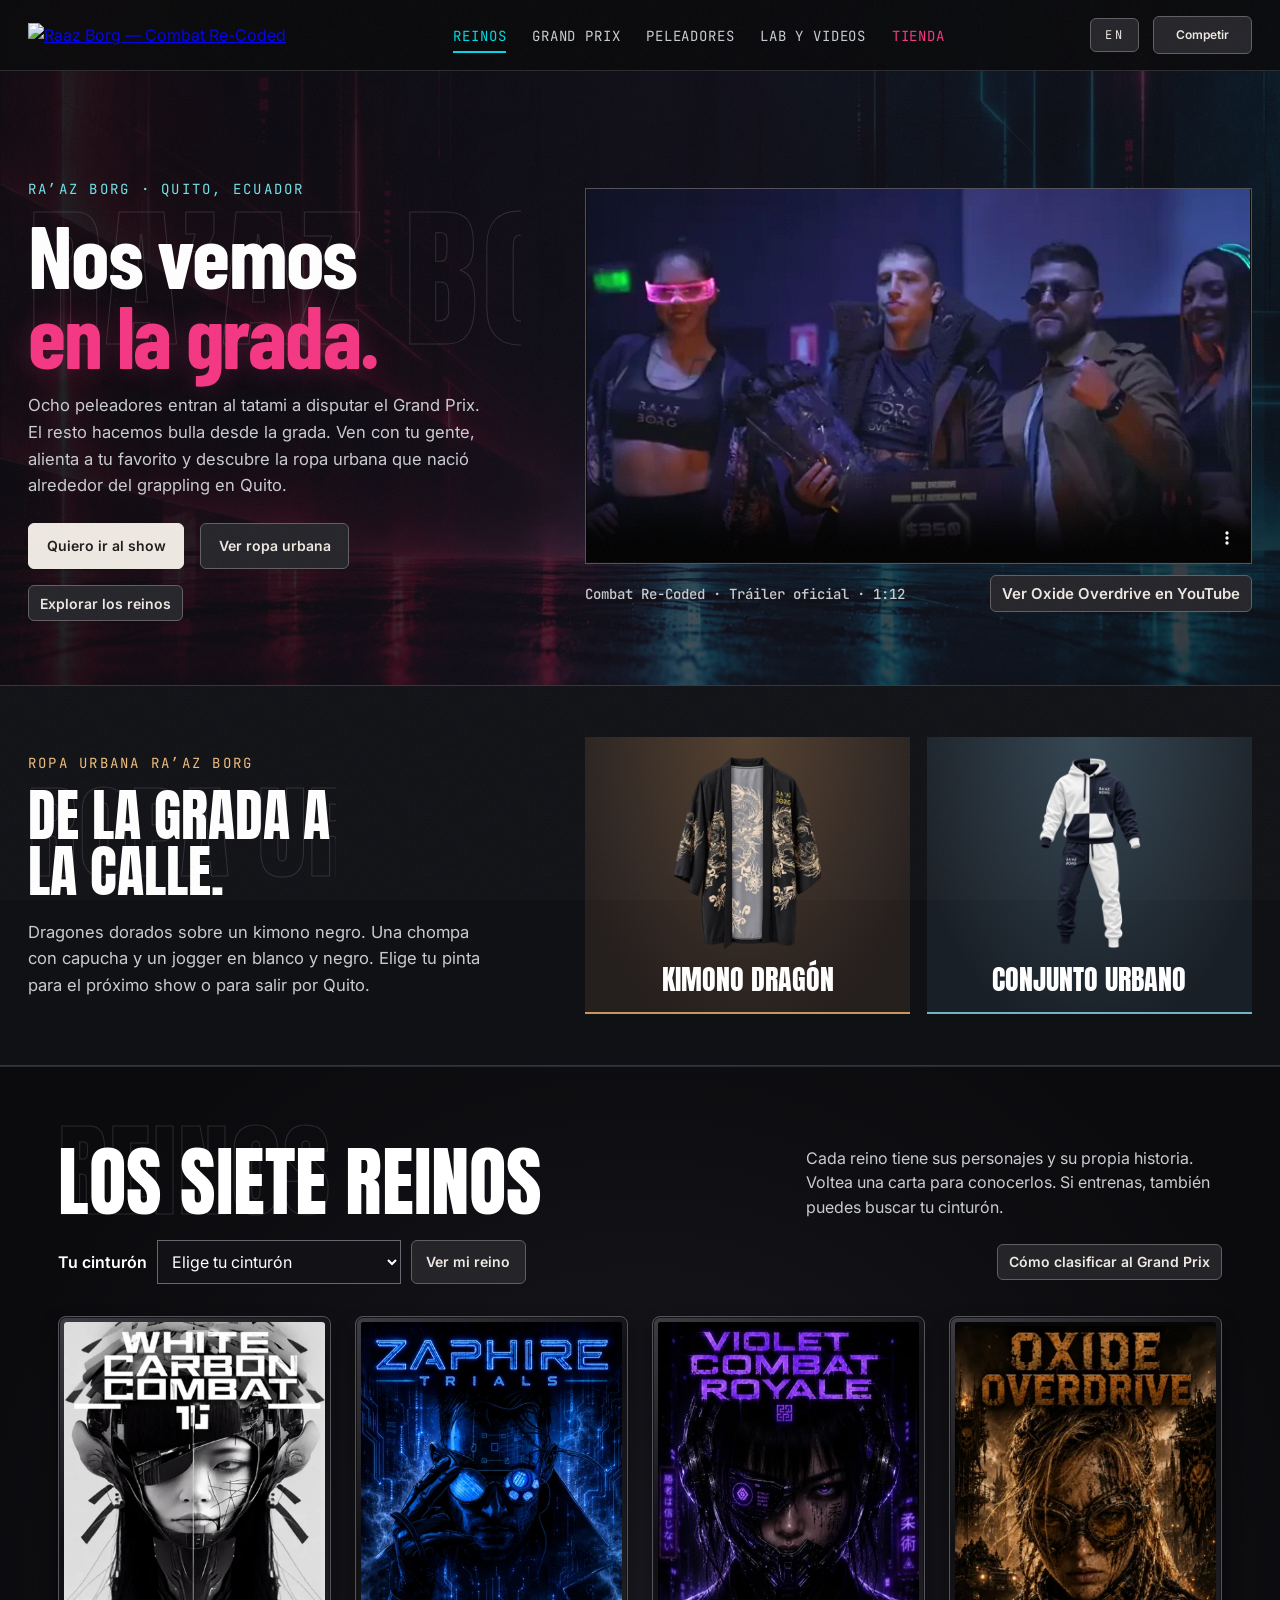
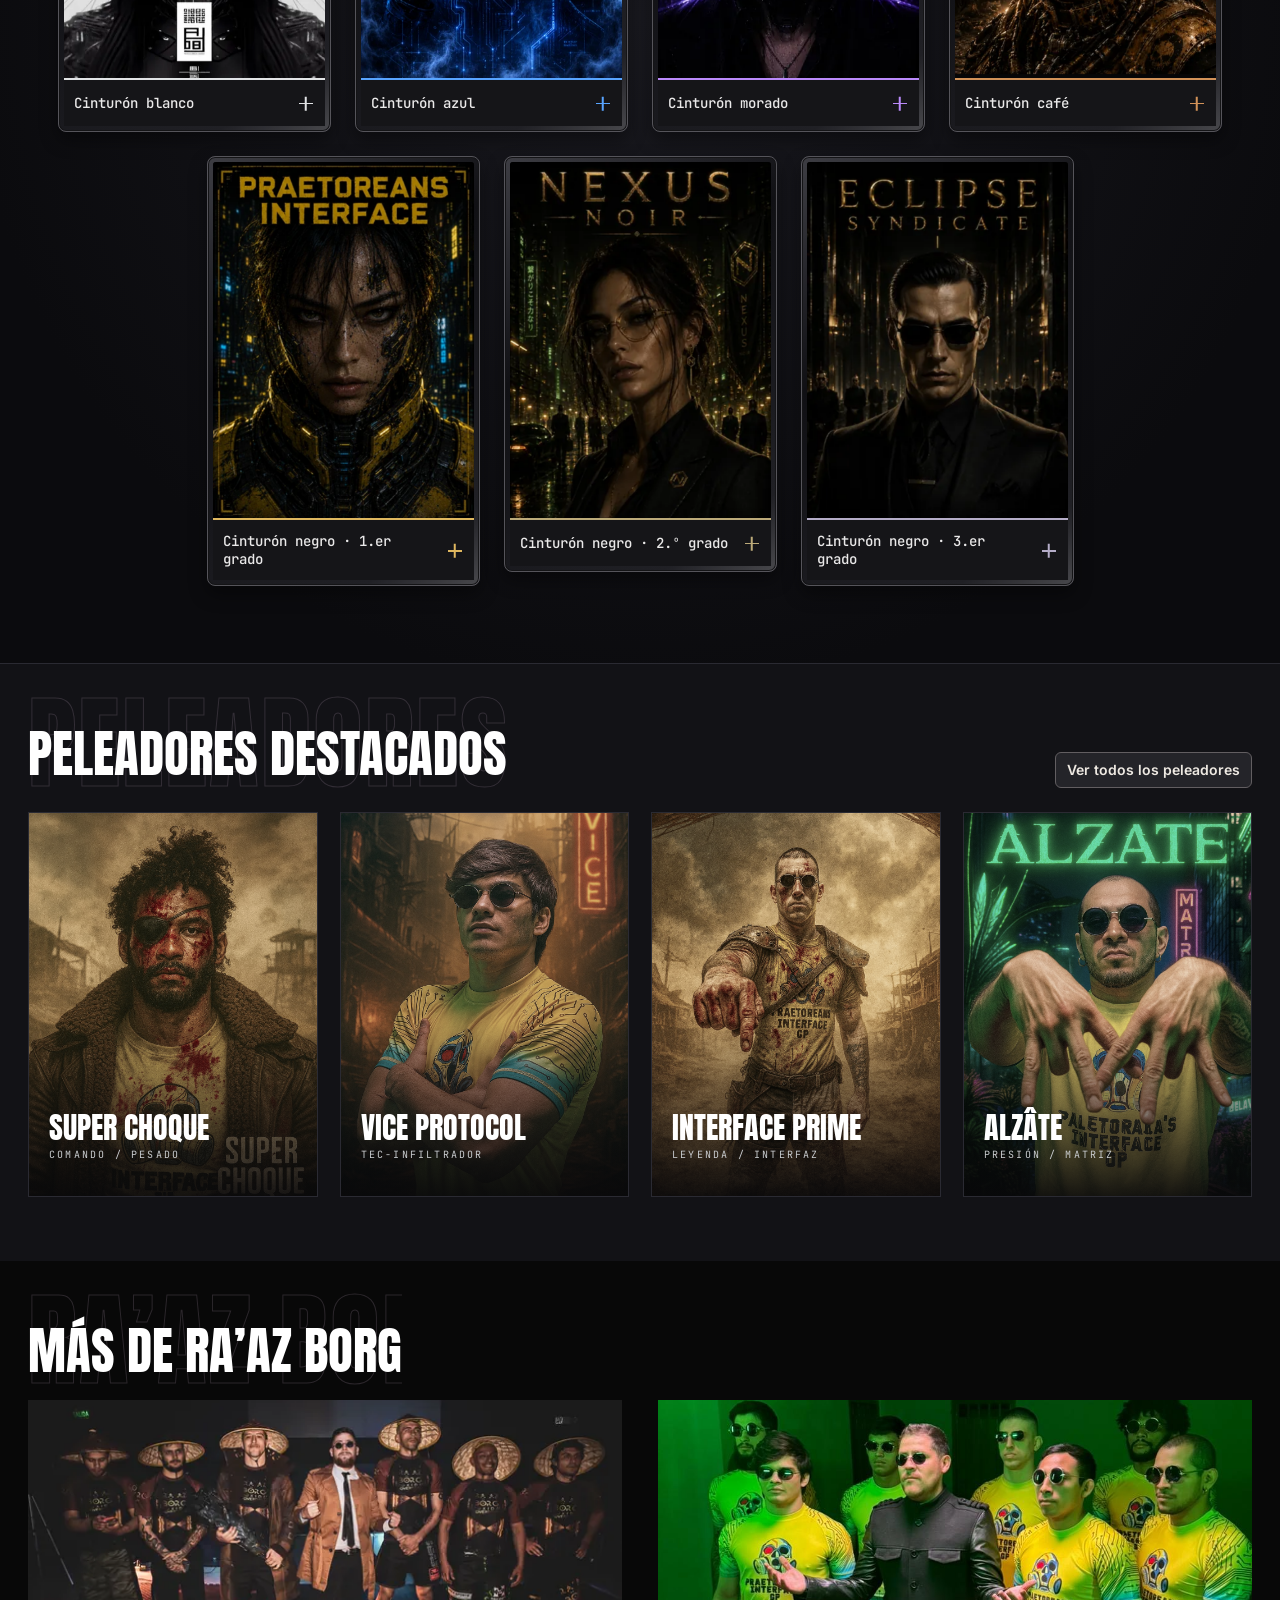
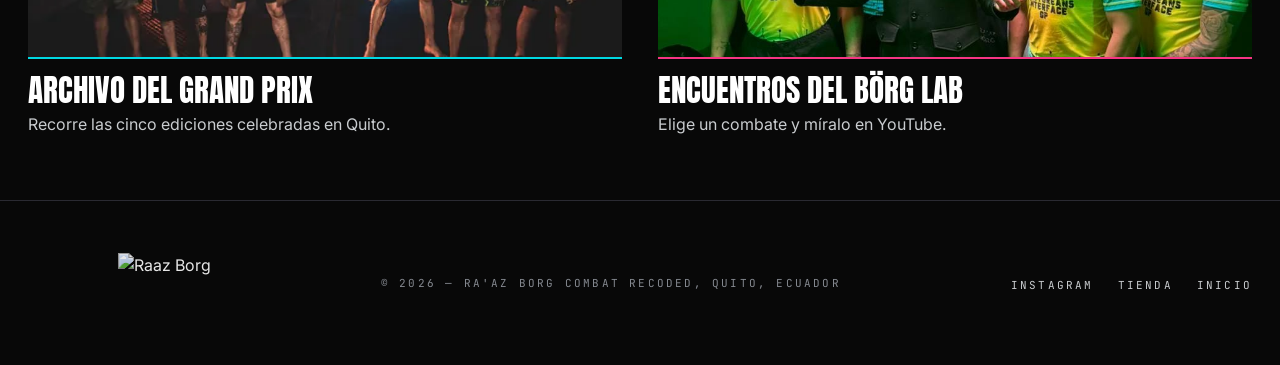
==== commit 0ffbec77: "Contain the streetwear heading outline on mobile" ====
--- a/index.html
+++ b/index.html
@@ -7,7 +7,7 @@
 <meta name="description" content="Vive el Grand Prix desde la grada en Quito. Mira los combates de RA’AZ BORG, descubre sus siete reinos cyberpunk y encuentra ropa urbana." data-en-content="Experience a Quito Grand Prix from the crowd. Watch RA’AZ BORG bouts, explore seven cyberpunk realms and shop streetwear.">
 <link rel="preconnect" href="https://fonts.googleapis.com">
 <link href="https://fonts.googleapis.com/css2?family=Anton&family=Barlow+Condensed:wght@700&family=Inter:wght@400;500;600&family=JetBrains+Mono:wght@400;700&display=swap" rel="stylesheet">
-<link rel="stylesheet" href="css/style.css?v=outline-headings-1">
+<link rel="stylesheet" href="css/style.css?v=outline-headings-2">
 </head>
 <body data-lang="es">
 
--- a/css/style.css
+++ b/css/style.css
@@ -925,9 +925,6 @@
 h1[data-heading-outline]::before {
   font-size:clamp(4.7rem,12vw,13rem);
 }
-.street-intro h2[data-heading-outline]::before {
-  inset-inline-end:-1em;
-}
 @media (max-width:650px) {
   [data-heading-outline]::before {
     -webkit-text-stroke-color:rgba(184,160,184,.16);
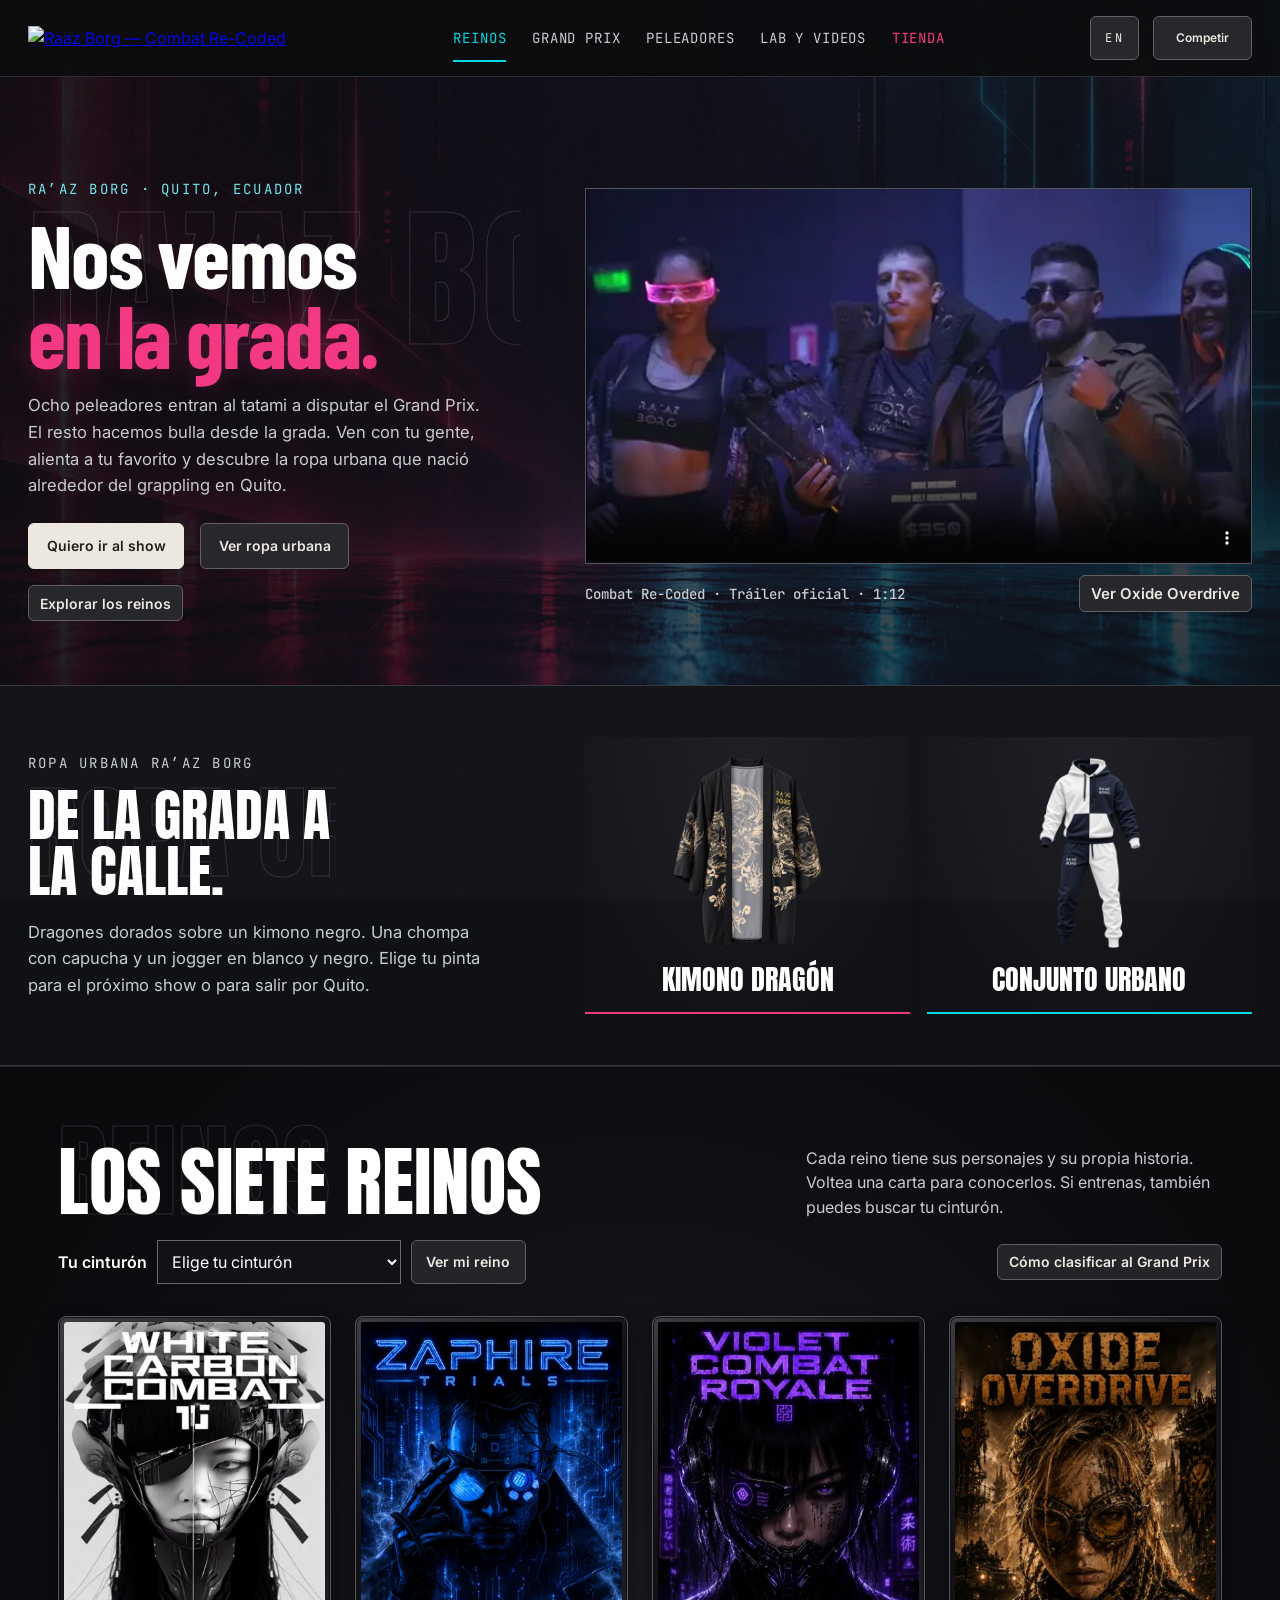
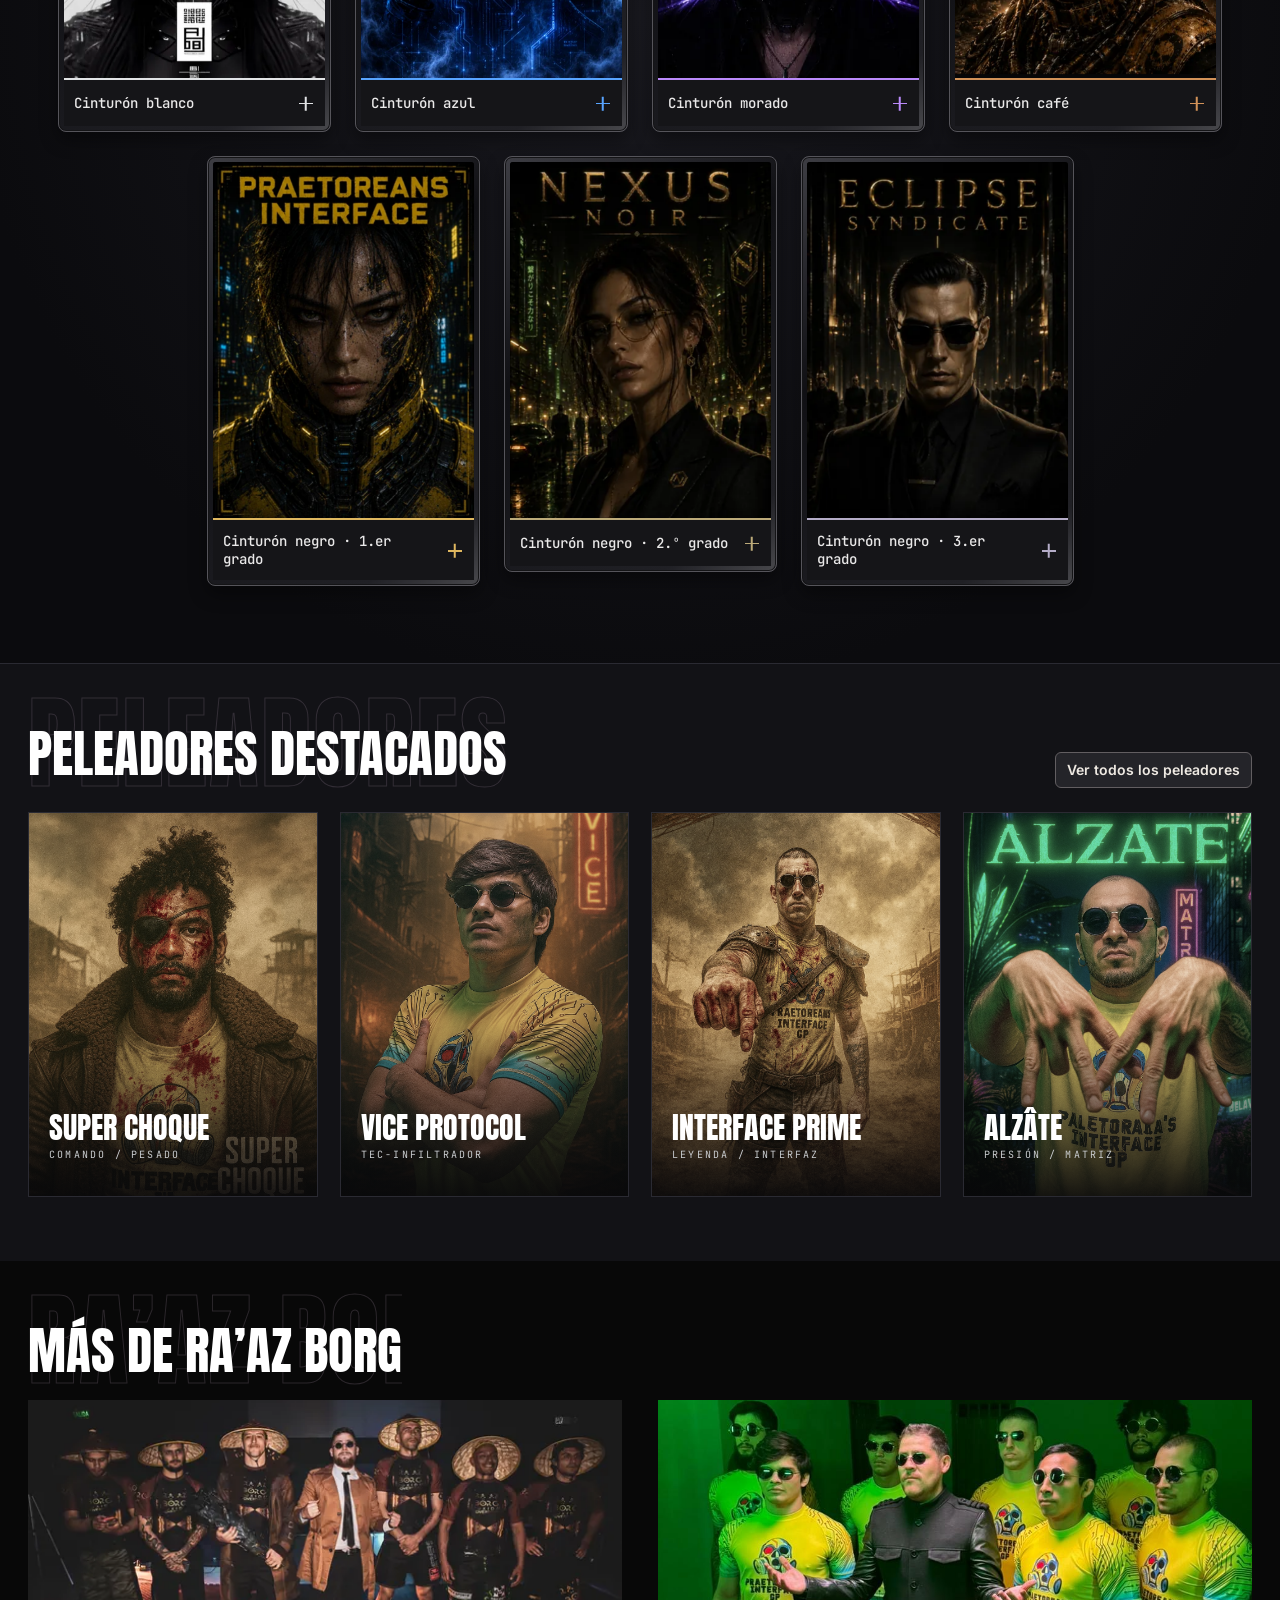
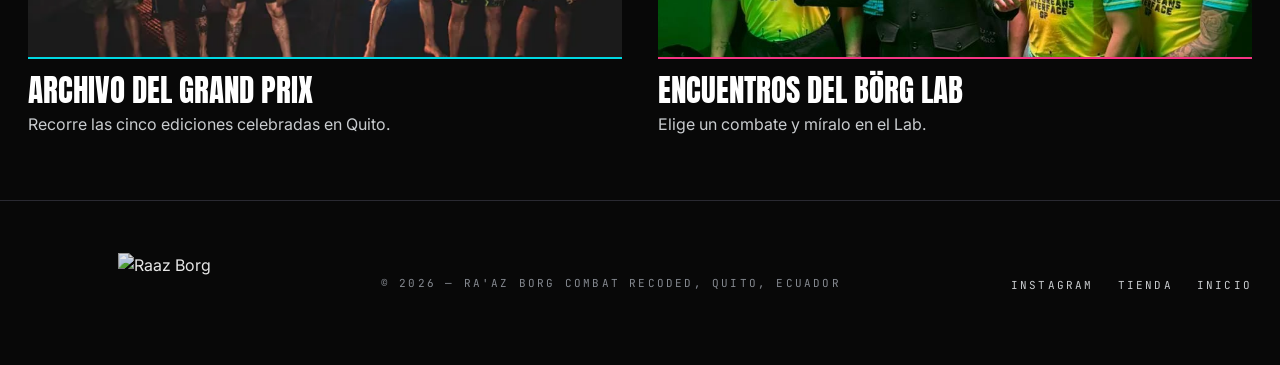
==== commit 8bc12f53: "Streamline the Lab archive and storefront, and map the athlete account rollout" ====
--- a/index.html
+++ b/index.html
@@ -7,9 +7,10 @@
 <meta name="description" content="Vive el Grand Prix desde la grada en Quito. Mira los combates de RA’AZ BORG, descubre sus siete reinos cyberpunk y encuentra ropa urbana." data-en-content="Experience a Quito Grand Prix from the crowd. Watch RA’AZ BORG bouts, explore seven cyberpunk realms and shop streetwear.">
 <link rel="preconnect" href="https://fonts.googleapis.com">
 <link href="https://fonts.googleapis.com/css2?family=Anton&family=Barlow+Condensed:wght@700&family=Inter:wght@400;500;600&family=JetBrains+Mono:wght@400;700&display=swap" rel="stylesheet">
-<link rel="stylesheet" href="css/style.css?v=outline-headings-2">
+<link rel="stylesheet" href="css/style.css?v=archive-1">
 </head>
 <body data-lang="es">
+<a class="skip-link" href="#contenido" data-en="Skip to content">Saltar al contenido</a>
 
 <nav>
   <div class="nav-inner">
@@ -29,6 +30,7 @@
   </div>
 </nav>
 
+<main id="contenido" tabindex="-1">
 <header class="show-cover">
   <div class="wrap cover-layout">
     <div class="cover-copy">
@@ -47,7 +49,7 @@
         <a href="assets/combat-recoded-trailer.mp4" data-en="Open the trailer">Abrir el tráiler</a>
       </video>
       <figcaption id="trailer-caption"><span data-en="Combat Re-Coded · Official trailer · 1:12">Combat Re-Coded · Tráiler oficial · 1:12</span>
-        <a class="text-link" href="https://www.youtube.com/watch?v=QzLvQCTzAXY&amp;list=PLbhNwfZ6E0sGrxPPlNdXm1gRO0bnbgAMg" data-en="Watch Oxide Overdrive on YouTube">Ver Oxide Overdrive en YouTube</a>
+        <a class="text-link" href="labs.html#oxide-playlist" data-en="Watch Oxide Overdrive">Ver Oxide Overdrive</a>
       </figcaption>
     </figure>
   </div>
@@ -251,7 +253,7 @@
     </div>
     <div class="f-grid reveal">
       <a class="f-card" href="fighters.html#fighter-1">
-        <span class="corner c-tl"></span><span class="corner c-br"></span>
+        <span aria-hidden="true" class="corner c-tl"></span><span aria-hidden="true" class="corner c-br"></span>
         <div class="f-photo"><img src="assets/fighter-super-choque.jpg" loading="lazy" alt=""></div>
         <div class="f-info">
           <h3>SUPER CHOQUE</h3>
@@ -259,7 +261,7 @@
         </div>
       </a>
       <a class="f-card" href="fighters.html#fighter-2">
-        <span class="corner c-tl"></span><span class="corner c-br"></span>
+        <span aria-hidden="true" class="corner c-tl"></span><span aria-hidden="true" class="corner c-br"></span>
         <div class="f-photo"><img src="assets/fighter-vice-protocol.jpg" loading="lazy" alt=""></div>
         <div class="f-info">
           <h3>VICE PROTOCOL</h3>
@@ -267,7 +269,7 @@
         </div>
       </a>
       <a class="f-card" href="fighters.html#fighter-3">
-        <span class="corner c-tl"></span><span class="corner c-br"></span>
+        <span aria-hidden="true" class="corner c-tl"></span><span aria-hidden="true" class="corner c-br"></span>
         <div class="f-photo"><img src="assets/fighter-interface-prime.jpg" loading="lazy" alt=""></div>
         <div class="f-info">
           <h3>INTERFACE PRIME</h3>
@@ -275,7 +277,7 @@
         </div>
       </a>
       <a class="f-card" href="fighters.html#fighter-4">
-        <span class="corner c-tl"></span><span class="corner c-br"></span>
+        <span aria-hidden="true" class="corner c-tl"></span><span aria-hidden="true" class="corner c-br"></span>
         <div class="f-photo"><img src="assets/fighter-alzate.jpg" loading="lazy" alt=""></div>
         <div class="f-info">
           <h3>ALZÂTE</h3>
@@ -298,11 +300,13 @@
       <a class="destination" href="labs.html#encuentros">
         <img src="assets/squad-green.jpg" alt="" loading="lazy">
         <h3 data-en="Börg Lab encounters">Encuentros del Börg Lab</h3>
-        <p data-en="Pick a matchup and watch it on YouTube.">Elige un combate y míralo en YouTube.</p>
+        <p data-en="Choose a bout and watch it in the Lab.">Elige un combate y míralo en el Lab.</p>
       </a>
     </div>
   </div>
 </section>
+
+</main>
 
 <footer>
   <div class="wrap foot">
@@ -316,6 +320,6 @@
   </div>
 </footer>
 
-<script src="js/main.js?v=visitor-flow-1"></script>
+<script src="js/main.js?v=archive-1"></script>
 </body>
 </html>
--- a/css/style.css
+++ b/css/style.css
@@ -57,16 +57,16 @@
 }
 .btn-acid, .btn-mag { background:var(--control-fill); color:var(--control-ink); border-color:var(--control-fill) }
 .btn-acid:hover, .btn-mag:hover { background:var(--white); border-color:var(--white) }
-.btn-ghost, .text-link, .encounter-watch {
+.btn-ghost, .text-link {
   background:var(--control-surface);
   color:var(--control-fill);
   border:1px solid var(--control-border);
 }
-.btn-ghost:hover, .text-link:hover, .encounter:hover .encounter-watch, .encounter:focus-visible .encounter-watch {
+.btn-ghost:hover, .text-link:hover {
   background:var(--control-hover);
   border-color:#a5a0a0;
 }
-.btn:focus-visible, .text-link:focus-visible, .encounter:focus-visible {
+.btn:focus-visible, .text-link:focus-visible {
   outline:2px solid var(--control-fill);
   outline-offset:3px;
 }
@@ -109,13 +109,14 @@
 .f-grid.cols3 { grid-template-columns:repeat(3,1fr) }
 .f-card { position:relative; background:var(--carbon); border:1px solid var(--smoke); overflow:hidden; text-decoration:none; color:var(--text) }
 .f-card .f-photo { aspect-ratio:3/4; overflow:hidden; position:relative }
-.f-card .f-photo img { width:100%; height:100%; object-fit:cover; filter:grayscale(.55) contrast(1.05); transition:filter .35s,transform .45s }
-.f-card:hover .f-photo img { filter:grayscale(0) saturate(1.2); transform:scale(1.045) }
+.f-card .f-photo img, .lab-video-thumb img { width:100%; height:100%; object-fit:cover; filter:grayscale(.55) contrast(1.05); transition:filter .35s,transform .45s }
+.f-card:hover .f-photo img, .f-card:focus-visible .f-photo img,
+.lab-play:hover .lab-video-thumb img, .lab-play:focus-visible .lab-video-thumb img { filter:grayscale(0) saturate(1.2); transform:scale(1.045) }
 .f-card .f-photo::after { content:""; position:absolute; inset:0; background:linear-gradient(to top,rgba(8,8,10,.92) 0%,transparent 45%) }
-.f-card .corner { position:absolute; width:22px; height:22px; border:2px solid var(--cyan); z-index:3; opacity:0; transition:opacity .25s }
-.f-card .c-tl { top:10px; left:10px; border-right:none; border-bottom:none }
-.f-card .c-br { bottom:10px; right:10px; border-left:none; border-top:none }
-.f-card:hover .corner { opacity:1 }
+.f-card .corner, .lab-video-thumb .corner { position:absolute; width:22px; height:22px; border:2px solid var(--cyan); z-index:3; opacity:0; transition:opacity .25s }
+.f-card .c-tl, .lab-video-thumb .c-tl { top:10px; left:10px; border-right:none; border-bottom:none }
+.f-card .c-br, .lab-video-thumb .c-br { bottom:10px; right:10px; border-left:none; border-top:none }
+.f-card:hover .corner, .f-card:focus-visible .corner, .lab-play:hover .corner, .lab-play:focus-visible .corner { opacity:1 }
 .f-card .f-tag { position:absolute; top:14px; left:14px; z-index:2; font-family:var(--mono); font-size:10px; letter-spacing:.22em; color:var(--void); background:var(--cyan); padding:4px 10px }
 .f-card .f-info { position:absolute; bottom:0; left:0; right:0; z-index:2; padding:20px }
 .f-card h3 { font-size:30px; margin-bottom:4px }
@@ -376,28 +377,25 @@
 .shop-order-note { margin:0 0 100px; font-family:var(--mono); font-size:12px; letter-spacing:.15em; color:var(--text-3); text-align:center }
 .order-options { display:flex; gap:8px; flex-wrap:wrap; justify-content:flex-end }
 .order-options .p-cart { font-size:10px; letter-spacing:.08em; padding:10px 12px }
-/* ============ PRODUCT IMAGE LIGHTBOX ============ */
-.product-gallery img { cursor:zoom-in }
-.product-lightbox[hidden] { display:none }
-.product-lightbox { position:fixed; inset:0; margin:auto; width:60vw; height:70vh; z-index:2000; background:rgba(12,12,20,.97); display:flex; align-items:center; justify-content:center; padding:55px 65px; border:1px solid var(--cyan); box-shadow:0 0 35px rgba(0,216,226,.2); overflow:hidden }
-.product-lightbox img { display:block; max-width:100%; max-height:100%; width:auto; height:auto; object-fit:contain; transform:scale(0.70); transform-origin:center center; flex-shrink:1; filter:drop-shadow(0 0 20px rgba(0,216,226,.18)) }
-.lightbox-close { position:absolute; top:15px; right:15px; background:none; border:1px solid var(--cyan); color:var(--cyan); font-size:28px; width:42px; height:42px; cursor:pointer; z-index:3; transition:.2s }
-/* ============ LIGHTBOX CAROUSEL ============ */
-.lightbox-arrow { position:absolute; top:50%; transform:translateY(-50%); z-index:3; background:rgba(18,18,22,.8); border:1px solid var(--cyan); color:var(--cyan); width:45px; height:55px; font-size:26px; cursor:pointer; transition:.2s }
-.lightbox-prev { left:15px }
-.lightbox-next { right:15px }
-.lightbox-counter { position:absolute; bottom:15px; left:50%; transform:translateX(-50%); font-family:var(--mono); font-size:13px; letter-spacing:.2em; color:var(--cyan) }
+/* Product detail uses the same graphite frame as the media player. */
+.product-gallery { display:block; width:100%; border:0; cursor:zoom-in }
+.product-gallery:focus-visible { outline-offset:-3px }
+.product-lightbox {
+  position:fixed; inset:0; margin:auto; width:min(94vw,960px); height:min(86dvh,850px);
+  padding:3.5rem clamp(2.75rem,6vw,5rem); border:1px solid var(--control-border);
+  border-radius:var(--control-radius); background:var(--carbon); color:var(--text);
+}
+.product-lightbox[open] { display:grid; place-items:center }
+.product-lightbox::backdrop, .visual-gallery::backdrop { background:rgba(6,6,10,.88) }
+.product-lightbox img { display:block; width:100%; height:100%; min-height:0; object-fit:contain }
+.lightbox-close, .lightbox-arrow { position:absolute; width:44px; height:44px; font-size:1.5rem; cursor:pointer }
+.lightbox-close { right:.5rem; top:.5rem }
+.lightbox-arrow { top:50%; transform:translateY(-50%) }
+.lightbox-prev { left:.25rem }
+.lightbox-next { right:.25rem }
+.lightbox-counter { position:absolute; bottom:.75rem; font:.875rem var(--mono); color:var(--grey) }
 .lightbox-arrow[hidden] { display:none }
-/* ============ MOBILE LIGHTBOX ============ */
-@media(max-width:720px) {
- .product-lightbox img { transform:scale(0.75) }
-.product-lightbox img { max-width:85%; max-height:70%; width:auto; height:auto; object-fit:contain }
-.lightbox-close { top:10px; right:10px }
-.lightbox-arrow { width:35px; height:45px; font-size:20px }
-.lightbox-prev { left:5px }
-.lightbox-next { right:5px }
-.lightbox-counter { bottom:10px }
- }
+
 /* ============ LAB CARDS / MEDIA ============ */
 .lab-grid { display:grid; grid-template-columns:repeat(3,1fr); gap:22px }
 .lab-card { background:var(--carbon); border:1px solid var(--smoke); padding:32px; transition:border-color .2s; position:relative; overflow:hidden }
@@ -442,13 +440,7 @@
   .nexus { padding-top:130px }
 }
 
-/* ============ PRODUCT IMAGE LIGHTBOX ============ */
-.product-gallery img { cursor:zoom-in }
-.product-lightbox[hidden] { display:none }
-.product-lightbox { position:fixed; inset:0; z-index:2000; background:rgba(5,5,12,.94); backdrop-filter:blur(12px); display:flex; align-items:center; justify-content:center; padding:40px }
-.product-lightbox img { max-width:90vw; max-height:85vh; width:auto; height:auto; object-fit:contain; filter:drop-shadow(0 0 25px rgba(0,216,226,.2)) }
-.lightbox-close { position:absolute; top:24px; right:32px; background:none; border:1px solid var(--cyan); color:var(--cyan); font-size:32px; width:52px; height:52px; cursor:pointer; z-index:2; transition:.2s }
-@media(max-width:720px) {.product-lightbox { padding:20px } .product-lightbox img { max-width:95vw; max-height:75vh } .lightbox-close { top:14px; right:14px }}
+
 
 /* ============ CTA / FOOTER ============ */
 .cta-final { text-align:center; padding:100px; position:relative; overflow:hidden }
@@ -492,7 +484,7 @@
 /* Keep the translated copy and visual effects out of each other's reading order. */
 body[data-lang="en"] .lang-es, body[data-lang="es"] .lang-en { display:none !important }
 .glitch::before, .glitch::after { content:""; content:attr(data-text) / "" }
-[id^="realm-"], [id^="gp-"], [id^="fighter-"], #reinos, #oxide-media, #nimbol-media { scroll-margin-top:100px }
+[id^="realm-"], [id^="gp-"], [id^="fighter-"], #reinos, #oxide-media, #oxide-playlist, #nimbol-media { scroll-margin-top:100px }
 .home-hero { min-height:min(780px,90svh) }
 .home-hero .hero-content { width:100%; padding:145px 28px 52px }
 .home-hero .hero-bg::after { background:linear-gradient(90deg,#08080aef 0%,#08080a99 52%,#08080a20),linear-gradient(0deg,var(--void),transparent 44%) }
@@ -737,7 +729,7 @@
 .page-hero .lead { margin-top:16px }
 .page-hero + section, .shop-background #drop { padding-block-start:clamp(28px,4vw,48px) }
 #reinos, #enlist, #realm-paths, .realm-flip-card { scroll-margin-block-start:110px }
-.text-link, .encounter-watch {
+.text-link {
   display:inline-block;
   border-radius:var(--control-radius);
   padding:.45rem .7rem;
@@ -808,11 +800,11 @@
 .show-film figcaption span { font:500 .875rem/1.5 var(--mono); color:var(--text-2) }
 .show-film .text-link { font-size:.9375rem }
 .street-edit { background:#101115; border-block:1px solid #34343d; padding:clamp(30px,4vw,62px) 0 }
-.street-intro .kicker { color:#edbb7b }
+.street-intro .kicker { color:var(--grey) }
 .street-intro h2 { font-size:clamp(2.4rem,4.4vw,4.6rem); max-width:11ch }
 .street-pieces { display:grid; grid-template-columns:repeat(2,minmax(0,1fr)); gap:clamp(.6rem,1.3vw,1.25rem) }
-.street-piece { display:flex; flex-direction:column; align-items:center; justify-content:space-between; padding:clamp(.8rem,1.5vw,1.5rem); color:var(--text); text-decoration:none; background:radial-gradient(ellipse at top,#54402f,#251f1e 80%); border-bottom:2px solid #c7985c }
-.street-piece.tracksuit { background:radial-gradient(ellipse at top,#344653,#191f26 80%); border-color:#72b4c7 }
+.street-piece { display:flex; flex-direction:column; align-items:center; justify-content:space-between; padding:clamp(.8rem,1.5vw,1.5rem); color:var(--text); text-decoration:none; background:radial-gradient(ellipse at top,var(--graphite),var(--carbon) 80%); border-bottom:2px solid var(--magenta) }
+.street-piece.tracksuit { border-color:var(--cyan) }
 .street-piece img { display:block; width:100%; height:clamp(138px,15vw,216px); object-fit:contain }
 .street-piece h3 { font-size:clamp(1.2rem,2.2vw,1.85rem); text-align:center; margin-top:1rem }
 .street-piece:hover h3, .street-piece:focus-visible h3 { text-decoration:underline; text-underline-offset:.18em }
@@ -834,15 +826,7 @@
   #ediciones, .shop-range, .shop-range .p-card { scroll-margin-top:85px }
 }
 
-/* Börg Lab video archive */
-#encuentros { scroll-margin-top:135px }
-.encounter { display:flex; flex-direction:column; min-width:0; color:var(--text); text-decoration:none; border:1px solid var(--smoke); background:var(--carbon) }
-.encounter img { display:block; width:100%; height:auto; aspect-ratio:16/9; object-fit:cover; background:#101117 }
-.encounter-caption { flex:1; display:flex; flex-direction:column; align-items:flex-start; justify-content:space-between; gap:.65rem; padding:1rem }
-.encounter-caption h3 { font-size:clamp(1.375rem,2vw,1.85rem); line-height:1.15; text-wrap:balance }
-.encounter-vs { color:var(--text-2) }
-.encounter:hover, .encounter:focus-visible { border-color:var(--control-border) }
-@media (max-width:650px) { #encuentros { scroll-margin-top:80px } }
+
 
 /* Keep utility controls consistent with the action buttons. */
 .lang-toggle, .burger, .p-cart, .selectable-sizes button, .thumb,
@@ -859,32 +843,91 @@
 }
 .selectable-sizes button.selected { background:var(--control-fill); color:var(--control-ink); border-color:var(--control-fill) }
 
-/* Featured media leads into the Lab encounter archive. */
-.featured-videos, #encuentros { padding-block:clamp(32px,5vw,72px) }
-.featured-video-grid { display:grid; grid-template-columns:repeat(2,minmax(0,1fr)); gap:clamp(16px,2.5vw,32px) }
-.featured-video { min-width:0; background:var(--carbon); border:1px solid var(--smoke); border-radius:var(--control-radius); overflow:hidden }
-.featured-video video, .featured-video-cover img { display:block; width:100%; height:auto; aspect-ratio:16/9; object-fit:cover; background:#101117 }
-.featured-video-cover { display:block; position:relative }
-.featured-video-cover .encounter-watch { position:absolute; inset:auto auto .85rem .85rem }
-.featured-video-cover:hover .encounter-watch, .featured-video-cover:focus-visible .encounter-watch { background:var(--control-hover); border-color:#a5a0a0 }
-.featured-video-cover:focus-visible { outline:2px solid var(--control-fill); outline-offset:-3px }
-.featured-video-copy { padding:clamp(.9rem,2vw,1.5rem) }
-.featured-video-copy h3 { font-size:clamp(1.5rem,3vw,2.25rem) }
-.featured-video-copy p { color:var(--text-2); margin-top:.55rem; max-width:57ch }
-@media (max-width:680px) { .featured-video-grid { grid-template-columns:1fr } }
-
-.lab-play[hidden] { display:none }
-.lab-transmissions { padding-block:clamp(32px,5vw,72px); border-top:1px solid var(--smoke) }
-#transmisiones { scroll-margin-top:135px }
-.transmissions-intro { margin-bottom:1.25rem; color:var(--text-2) }
-.transmission { max-width:720px }
-.lab-player { min-width:0; background:var(--carbon); border:1px solid var(--smoke) }
-.lab-player iframe { display:block; width:100%; aspect-ratio:16/9; border:0 }
+/* Browse the Lab as a compact archive. One link opens each entire card. */
+.lab-intro {
+  display:grid; grid-template-columns:minmax(0,2fr) minmax(14rem,.85fr);
+  align-items:end; gap:clamp(1.5rem,5vw,5rem);
+}
+.lab-index { display:grid; grid-template-columns:1fr 1fr; align-self:end; border-top:1px solid var(--control-border) }
+.lab-index a {
+  display:flex; align-items:center; gap:.55rem; min-height:48px;
+  padding:.45rem .25rem; border-bottom:1px solid var(--smoke);
+  color:var(--grey); font:500 .875rem/1.4 var(--body); text-decoration:none;
+}
+.lab-index a::before { content:""; width:.55rem; height:2px; flex:none; background:var(--cyan) }
+.lab-index a:nth-child(even)::before { background:var(--magenta) }
+.lab-index a:hover, .lab-index a:focus-visible { color:var(--white); text-decoration:underline; text-underline-offset:.22em }
+#destacados, #encuentros, #transmisiones, #mundo-visual {
+  padding-block:clamp(2rem,4vw,3.75rem); scroll-margin-top:120px; border-top:1px solid var(--smoke);
+}
+.media-grid { display:grid; grid-template-columns:repeat(4,minmax(0,1fr)); gap:clamp(.7rem,1.5vw,1.2rem) }
+.transmission-grid { grid-template-columns:repeat(3,minmax(0,1fr)) }
+.transmissions-intro { color:var(--grey); margin-bottom:1.25rem }
+.lab-play {
+  display:flex; flex-direction:column; min-width:0; border:1px solid var(--smoke);
+  border-radius:var(--control-radius); overflow:hidden; background:var(--carbon);
+  color:var(--text); text-decoration:none; transition:border-color .2s,background-color .2s;
+}
+.lab-play:hover, .lab-play:focus-visible { background:var(--graphite); border-color:var(--control-border) }
+.lab-play:focus-visible { outline:2px solid var(--cyan); outline-offset:3px }
+.lab-video-thumb { display:block; position:relative; overflow:hidden; aspect-ratio:16/9; background:var(--graphite) }
+.lab-video-thumb::after {
+  content:""; position:absolute; left:.6rem; bottom:.6rem; width:1.8rem; height:1.5rem;
+  border:1px solid var(--control-border); border-radius:4px; background:var(--carbon);
+}
+.lab-video-thumb::before {
+  content:""; position:absolute; left:1.32rem; bottom:1.03rem; z-index:2;
+  border-left:.52rem solid var(--white); border-block:.34rem solid transparent;
+}
+.lab-video-thumb .corner { width:17px; height:17px; opacity:.8 }
+.f-card .c-br, .lab-video-thumb .c-br { border-color:var(--magenta) }
+.encounter-caption { padding:.75rem .9rem .9rem }
+.encounter-caption h3 { font-size:clamp(1.15rem,1.6vw,1.5rem); line-height:1.15; overflow-wrap:anywhere }
+.encounter-caption p { margin-top:.3rem; color:var(--grey); font-size:.875rem; line-height:1.45 }
+.encounter-vs { color:var(--text-2); font:.8em var(--mono) }
+#encuentros { background:var(--void) }
+@media (max-width:900px) {
+  .lab-intro { grid-template-columns:1fr }
+  .lab-index { grid-template-columns:repeat(4,1fr) }
+  .media-grid { grid-template-columns:repeat(2,minmax(0,1fr)) }
+}
+@media (max-width:600px) {
+  .lab-index { grid-template-columns:1fr 1fr }
+  #destacados, #encuentros, #transmisiones, #mundo-visual { scroll-margin-top:85px }
+  #encuentros .media-grid, .transmission-grid { grid-template-columns:1fr }
+  #encuentros .lab-play, .transmission-grid .lab-play {
+    display:grid; grid-template-columns:clamp(5.75rem,28vw,10rem) minmax(0,1fr); align-items:center;
+  }
+  .encounter-caption { padding:.6rem }
+  .lab-video-thumb .corner { width:12px; height:12px }
+}
+@media (max-width:360px) {
+  .featured-videos .media-grid { grid-template-columns:1fr }
+}
+
+.lab-player {
+  position:fixed;
+  inset:0;
+  margin:auto;
+  width:min(94vw, 1160px, max(280px, calc((100dvh - 7.5rem) * 16 / 9)));
+  max-width:94vw;
+  max-height:96dvh;
+  padding:0;
+  background:var(--carbon);
+  color:var(--text);
+  border:1px solid var(--control-border);
+  border-radius:10px;
+}
+.lab-player::backdrop { background:rgba(6,6,10,.88) }
+.lab-player-header { display:flex; align-items:center; justify-content:space-between; gap:.75rem; padding:.75rem }
+.lab-player-header h2 { font-size:clamp(1.1rem,2.6vw,1.8rem); line-height:1.1; overflow-wrap:anywhere }
+.lab-player-close { flex-shrink:0 }
+.lab-player iframe { display:block; width:100%; aspect-ratio:16/9; border:0; background:#080808 }
 .lab-player-actions { display:flex; flex-wrap:wrap; gap:.5rem; padding:.75rem }
 .lab-player-actions button { cursor:pointer }
 
 /* Visual World lightbox */
-#mundo-visual { scroll-margin-top:105px }
+
 #mundo-visual .m-item { display:block; cursor:zoom-in; background:var(--carbon); text-align:left }
 #mundo-visual .m-item:focus-visible { outline:2px solid var(--control-fill); outline-offset:3px }
 .visual-gallery { position:fixed; inset:0; margin:auto; width:min(94vw,980px); max-height:94dvh; padding:0; border:1px solid var(--control-border); border-radius:12px; background:var(--carbon); color:var(--text) }
@@ -930,3 +973,31 @@
     -webkit-text-stroke-color:rgba(184,160,184,.16);
   }
 }
+
+/* Lab thumbnails use the same image and corner treatment as the fighter cards. */
+
+@media (hover:none) {
+  .lab-video-thumb img { filter:none }
+}
+@media (prefers-reduced-motion:reduce) {
+  .lab-video-thumb img, .lab-video-thumb .corner { transition:none }
+  .lab-play:hover .lab-video-thumb img, .lab-play:focus-visible .lab-video-thumb img { transform:none }
+}
+
+body:has(dialog[open]) { overflow:hidden }
+.skip-link {
+  position:fixed; top:.5rem; left:.5rem; z-index:105; padding:.7rem 1rem;
+  background:var(--graphite); color:var(--white); border-radius:var(--control-radius);
+  transform:translateY(calc(-100% - 1rem));
+}
+.skip-link:focus { transform:none }
+#contenido:focus { outline:none }
+.nav-links a { display:inline-flex; align-items:center; min-height:44px }
+.nav-right button, .nav-right .nav-cta { min-height:44px }
+.nav-right .nav-cta { display:inline-flex; align-items:center }
+@media(max-width:1040px) { .nav-links a { display:flex } }
+@media(prefers-reduced-motion:reduce) {
+  .reveal { opacity:1; transform:none; transition:none }
+  .f-card .f-photo img, .f-card .corner, .lab-play, .p-photo img { transition:none }
+  .f-card:hover .f-photo img, .f-card:focus-visible .f-photo img, .p-card:hover .p-photo img { transform:none }
+}
